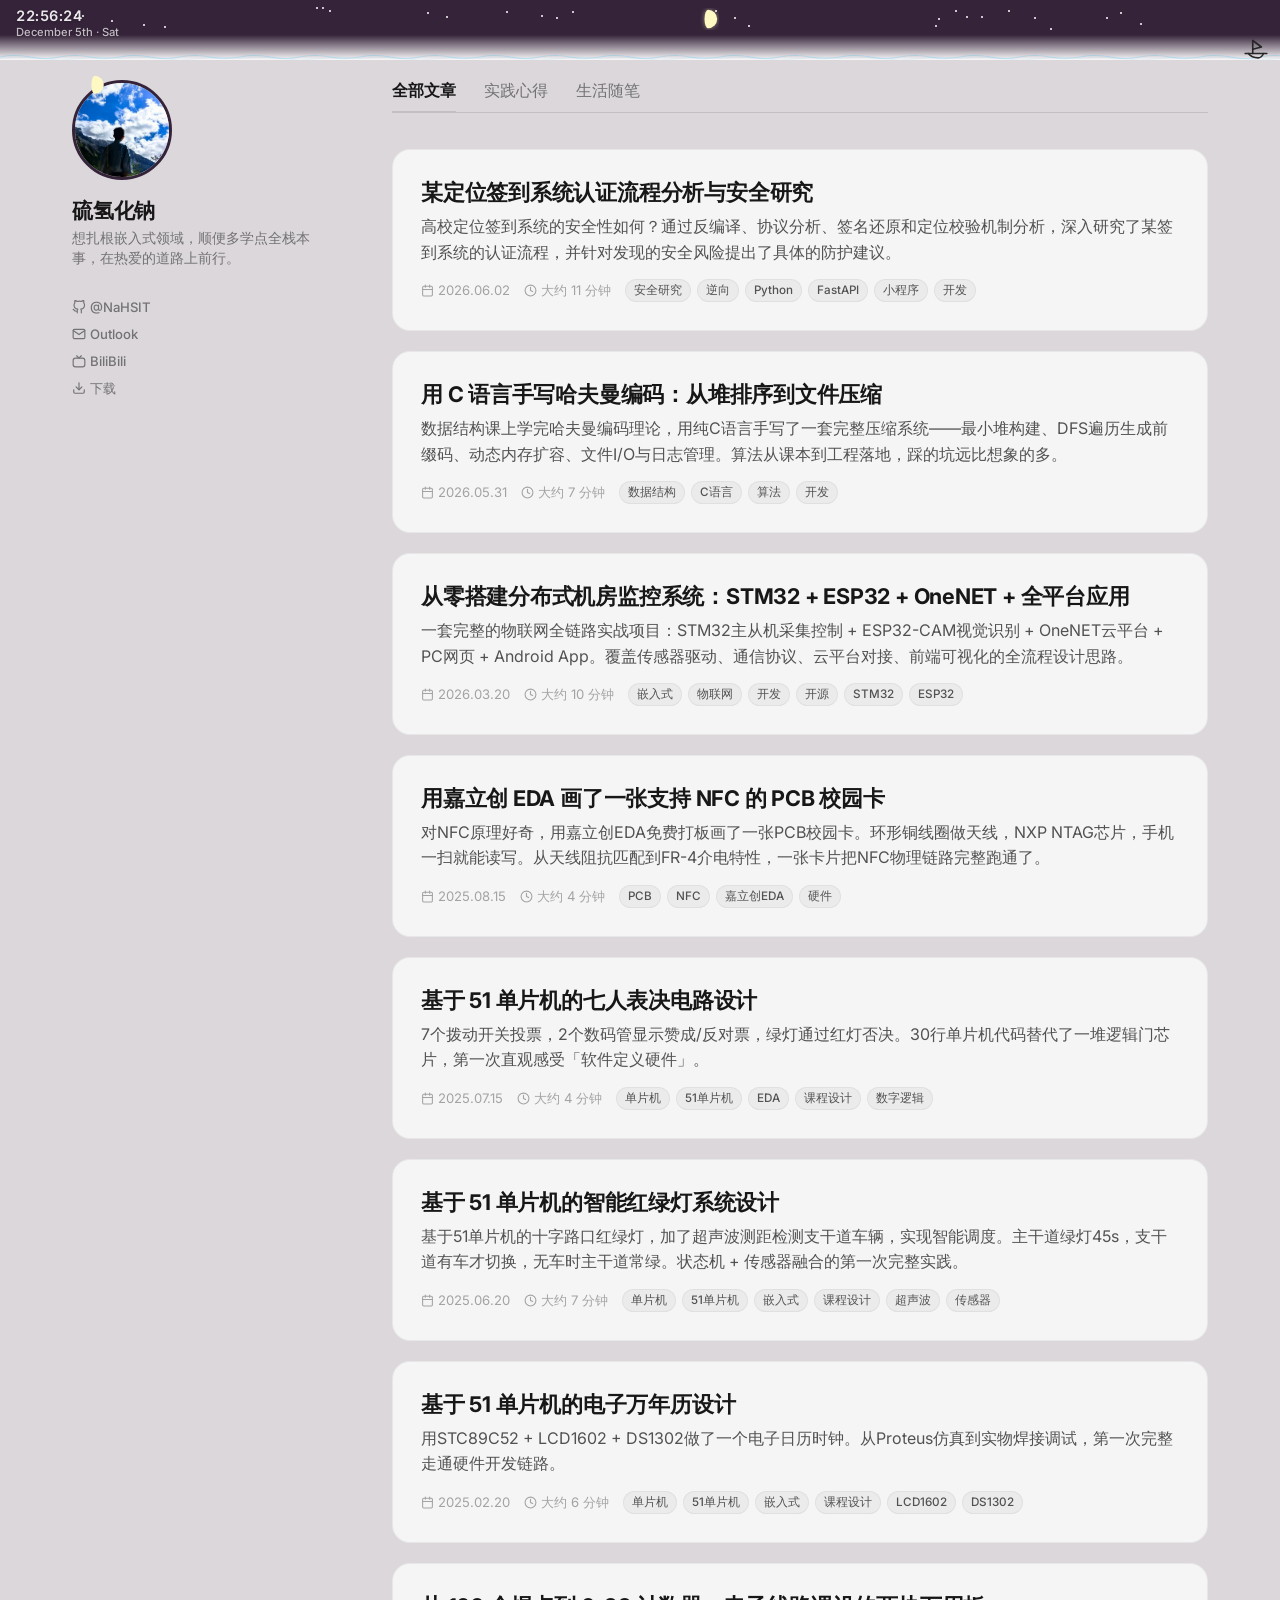
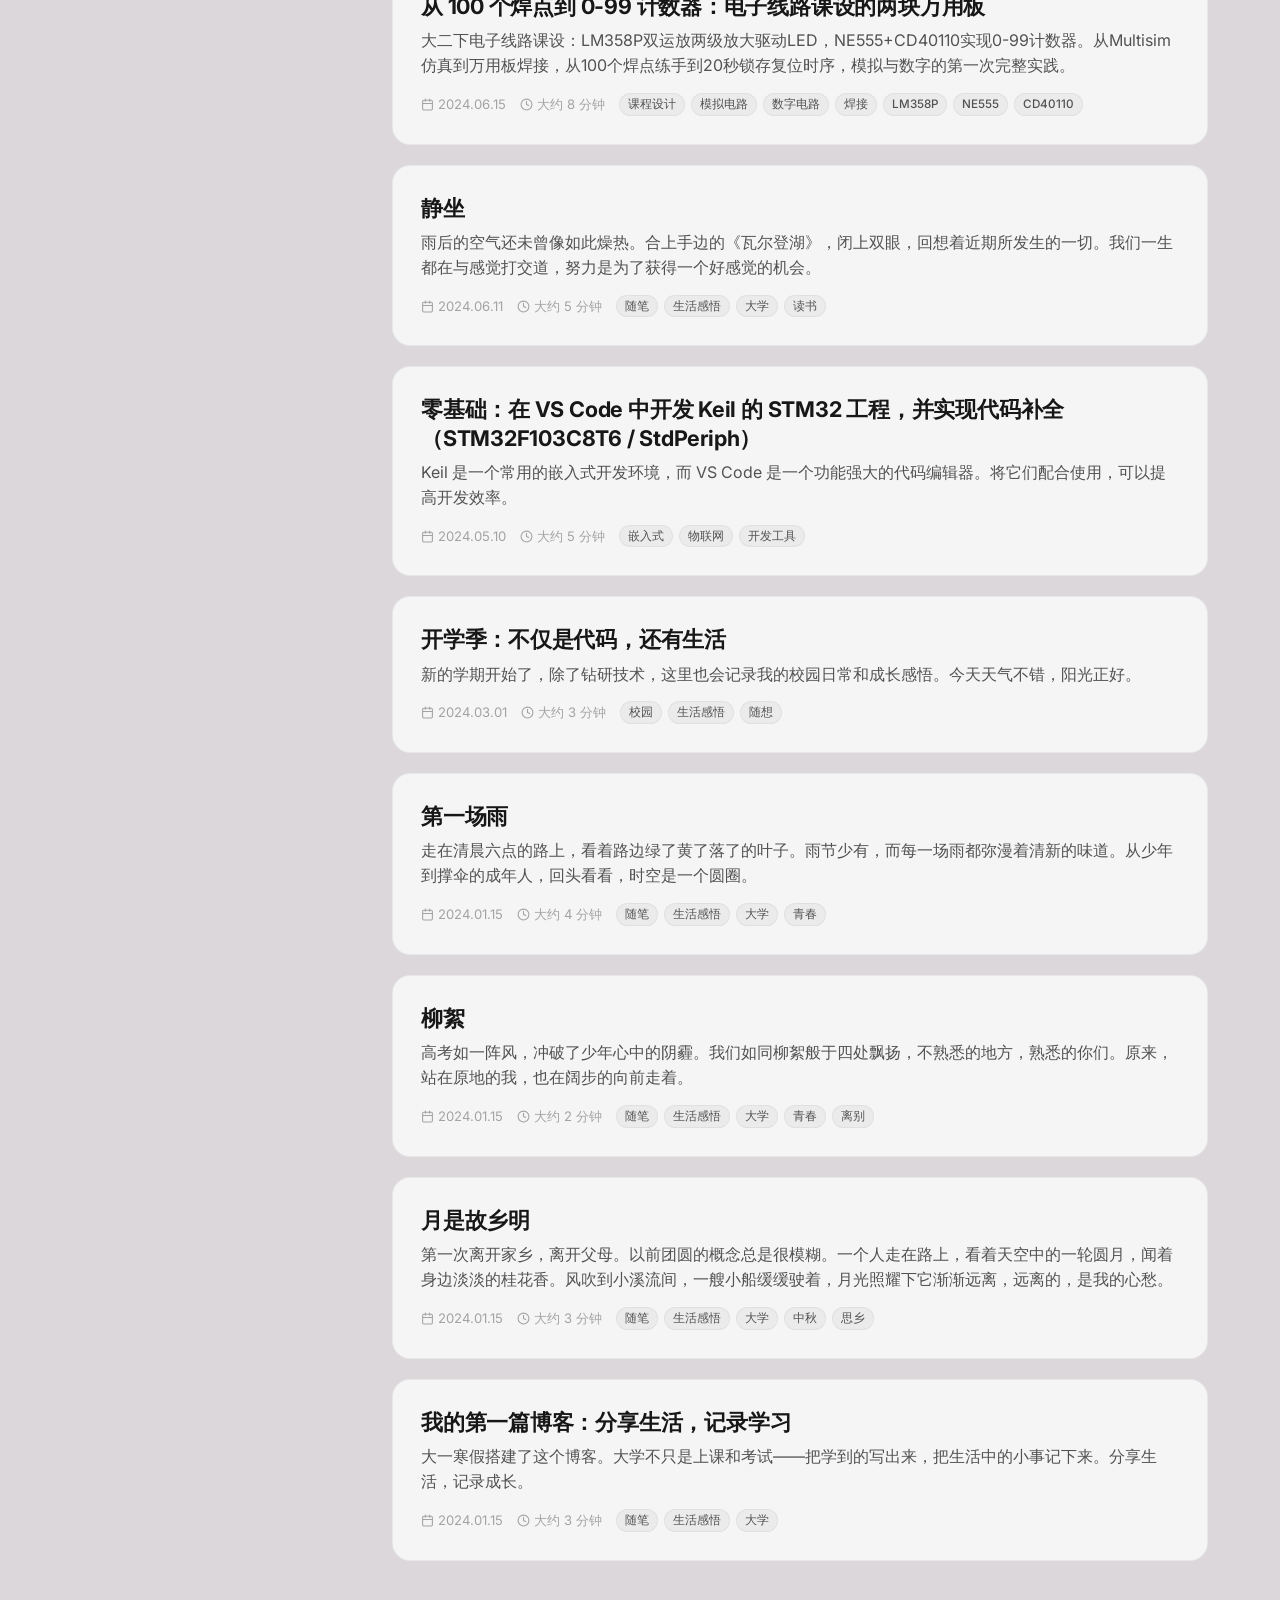
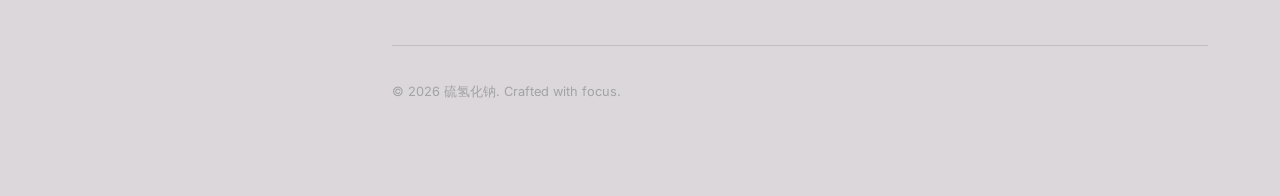
==== index.html @ 8001db71 "fix mobile back navigation restore" ====
<!DOCTYPE html>
<html lang="zh-CN">
<head>
    <meta charset="UTF-8">
    <meta name="viewport" content="width=device-width, initial-scale=1.0">
    <title>硫氢化钠 - 行舟梦将至，采撷繁星愁</title>
    <!-- 网页标签图标 (Favicon) - 极简几何帆船与明显的弯月 (高空悬挂) -->
    <link rel="icon" type="image/svg+xml" href="data:image/svg+xml,%3Csvg xmlns='http://www.w3.org/2000/svg' viewBox='0 0 24 24' fill='none' stroke='%230f172a' stroke-width='1.5' stroke-linecap='round' stroke-linejoin='round'%3E%3Cpath d='M2 20 L22 20'/%3E%3Cpath d='M5 20 C5 20, 8 23, 14 23 C17 23, 19 20, 19 20'/%3E%3Cpath d='M9 20 L9 9'/%3E%3Cpath d='M9 9 L17 15 L9 17'/%3E%3Cpath d='M10 2 A 4 4 0 0 0 5 5 A 5 5 0 0 1 10 2'/%3E%3C/svg%3E">
    <link rel="stylesheet" href="styles.css">
</head>
<body>
    <!-- 顶部进度条：日月轮转（时间驱动） -->
    <header class="scroll-header" id="scroll-header">
        <div class="header-time" id="header-time">00:00:00</div>
        <div class="header-date" id="header-date">June 7th · Sun</div>
        <div class="sky-canvas">
            <div class="stars-layer" id="stars-layer"></div>
            <div class="sun-container" id="sun"><div class="sun-core"></div></div>
            <svg class="moon-container" id="moon" viewBox="0 0 24 24">
                <path id="moon-lit" class="moon-lit" d="M12 2 A10 10 0 0 1 12 22 A6 10 0 0 0 12 2" />
            </svg>
        </div>
        <div class="scroll-water"></div>
        <svg id="scroll-boat" class="scroll-boat-horizontal" viewBox="0 0 24 24" fill="none" stroke="currentColor" stroke-width="1.5" stroke-linecap="round" stroke-linejoin="round">
            <path d="M2 18 L22 18"/>
            <path d="M5 18 C5 18, 8 22, 14 22 C17 22, 19 18, 19 18"/>
            <path d="M9 18 L9 6"/>
            <path d="M9 6 L17 12 L9 14"/>
        </svg>
    </header>

    <div class="app-wrapper page-transition has-header">
        <!-- 侧边栏 -->
        <aside class="sidebar">
            <div class="profile">
                <div class="profile-top">
                    <div class="avatar-wrap">
                        <img src="assets/avatar.jpg" alt="硫氢化钠" class="avatar" id="avatar" onerror="this.src='https://github.githubassets.com/images/modules/logos_page/GitHub-Mark.png'">
                        <svg class="avatar-celestial" id="avatar-celestial" viewBox="0 0 20 20">
                            <circle cx="10" cy="10" r="9" fill="#fbbf24" filter="url(#glow)" />
                            <defs><filter id="glow"><feGaussianBlur stdDeviation="1" result="blur"/><feMerge><feMergeNode in="blur"/><feMergeNode in="SourceGraphic"/></feMerge></filter></defs>
                        </svg>
                    </div>
                    <div class="profile-info">
                        <h1 class="author-name">硫氢化钠</h1>
                        <p class="author-bio">想扎根嵌入式领域，顺便多学点全栈本事，在热爱的道路上前行。</p>
                    </div>
                </div>

                <div class="social-links">
                    <a href="https://github.com/NaHSIT" target="_blank" class="social-link">
                        <svg width="15" height="15" viewBox="0 0 24 24" fill="none" stroke="currentColor" stroke-width="2" stroke-linecap="round" stroke-linejoin="round"><path d="M9 19c-5 1.5-5-2.5-7-3m14 6v-3.87a3.37 3.37 0 0 0-.94-2.61c3.14-.35 6.44-1.54 6.44-7A5.44 5.44 0 0 0 20 4.77 5.07 5.07 0 0 0 19.91 1S18.73.65 16 2.48a13.38 13.38 0 0 0-7 0C6.27.65 5.09 1 5.09 1A5.07 5.07 0 0 0 5 4.77a5.44 5.44 0 0 0-1.5 3.78c0 5.42 3.3 6.61 6.44 7A3.37 3.37 0 0 0 9 18.13V22"></path></svg>
                        @NaHSIT
                    </a>
                    <a href="mailto:nahs.lql@outlook.com" class="social-link">
                        <svg width="15" height="15" viewBox="0 0 24 24" fill="none" stroke="currentColor" stroke-width="2" stroke-linecap="round" stroke-linejoin="round"><path d="M4 4h16c1.1 0 2 .9 2 2v12c0 1.1-.9 2-2 2H4c-1.1 0-2-.9-2-2V6c0-1.1.9-2 2-2z"></path><polyline points="22,6 12,13 2,6"></polyline></svg>
                        Outlook
                    </a>

                    <a href="https://space.bilibili.com/549713964" target="_blank" class="social-link">
                        <svg width="15" height="15" viewBox="0 0 24 24" fill="none" stroke="currentColor" stroke-width="2" stroke-linecap="round" stroke-linejoin="round"><rect x="2" y="7" width="20" height="15" rx="4" ry="4"></rect><polyline points="8 3 12 7 16 3"></polyline></svg>
                        BiliBili
                    </a>
                    <a href="downloads.html" class="social-link">
                        <svg width="15" height="15" viewBox="0 0 24 24" fill="none" stroke="currentColor" stroke-width="2" stroke-linecap="round" stroke-linejoin="round"><path d="M21 15v4a2 2 0 0 1-2 2H5a2 2 0 0 1-2-2v-4"></path><polyline points="7 10 12 15 17 10"></polyline><line x1="12" y1="15" x2="12" y2="3"></line></svg>
                        下载
                    </a>
                </div>
            </div>
        </aside>

        <!-- 主内容区：排版干净的列表 -->
        <main class="main-content">
            <div class="nav-tabs">
                <button class="tab-btn active" data-category="all">全部文章</button>
                <button class="tab-btn" data-category="tech">实践心得</button>
                <button class="tab-btn" data-category="life">生活随笔</button>
            </div>
            
            <div id="post-list" class="post-list">
                <p style="color: var(--gray-400);">数据加载中...</p>
            </div>

            <footer class="footer">
                <p>&copy; 2026 硫氢化钠. Crafted with focus.</p>
            </footer>
        </main>
    </div>

    <script>
        // iOS Safari 必须注册 touchstart 才能让 :active 伪类生效
        document.addEventListener('touchstart', function() {}, { passive: true });

        var allPosts = [];
        var _restoredFromBfcache = false;
        if ('scrollRestoration' in history) {
            history.scrollRestoration = 'manual';
        }

        function restoreListScrollPosition() {
            var restoredY = parseInt(sessionStorage.getItem('cachedScrollY'), 10);
            if (isNaN(restoredY)) return;

            var applyScroll = function() {
                window.scrollTo(0, restoredY);
            };

            requestAnimationFrame(function() {
                applyScroll();
                requestAnimationFrame(applyScroll);
                setTimeout(applyScroll, 50);
            });
        }

        window.addEventListener('pageshow', function(e) {
            if (e.persisted) {
                _restoredFromBfcache = true;
                // bfcache 恢复：小船快照到当前时钟位置（无过渡，消除撕裂）
                var boat = document.getElementById('scroll-boat');
                if (boat && window._boatUpdate) {
                    boat.style.transition = 'none';
                    window._boatUpdate();
                    boat.getBoundingClientRect();
                    boat.style.transition = '';
                }
            }

            // 手机端有时不会自动恢复滚动位置，这里用缓存做一次兜底
            var navEntry = performance.getEntriesByType && performance.getEntriesByType('navigation')[0];
            if ((navEntry && navEntry.type === 'back_forward') || (document.referrer && document.referrer.indexOf('post.html') !== -1)) {
                restoreListScrollPosition();
            }
        });

        // ====== 瞬时恢复：用缓存的 DOM 立即渲染，不等网络 ======
        var _cachedList = sessionStorage.getItem('cachedList');
        var _cachedScrollY = sessionStorage.getItem('cachedScrollY');
        var _cachedTab = sessionStorage.getItem('cachedTab');
        var _cachedSignature = sessionStorage.getItem('cachedPostsSignature');
        var _currentCategory = _cachedTab || sessionStorage.getItem('indexTab') || 'all';
        if (!['all', 'tech', 'life'].includes(_currentCategory)) _currentCategory = 'all';

        function getPostsSignature(category) {
            return JSON.stringify({
                category: category,
                posts: allPosts.map(function(post) {
                    return {
                        id: post.id,
                        title: post.title,
                        date: post.date,
                        readTime: post.readTime,
                        excerpt: post.excerpt,
                        tags: post.tags || [],
                        collection: post.collection || ''
                    };
                })
            });
        }

        function setActiveTab(category) {
            document.querySelectorAll('.tab-btn').forEach(function(b) { b.classList.remove('active'); });
            var tab = document.querySelector('.tab-btn[data-category="' + category + '"]');
            if (tab) {
                tab.classList.add('active');
                _currentCategory = category;
            }
        }

        if (_cachedList && !_restoredFromBfcache) {
            // 直接注入缓存 DOM + 瞬间滚到位（同步完成，零闪烁）
            var listEl = document.getElementById('post-list');
            listEl.innerHTML = _cachedList;
            // 清除缓存卡片上的动画样式——否则卡片从 opacity:0 重新播放
            listEl.querySelectorAll('.post-item, .collection-header').forEach(function(el) {
                el.style.animation = 'none';
                el.style.opacity = '1';
            });
            window.scrollTo(0, parseInt(_cachedScrollY, 10) || 0);

            // 恢复标签状态
            setActiveTab(_currentCategory);
        } else {
            setActiveTab(_currentCategory);
        }

        // ====== 后台拉最新数据，静默更新（用户无感知） ======
        fetch('posts.json?t=' + new Date().getTime())
            .then(function(response) { return response.json(); })
            .then(function(posts) {
                allPosts = posts;
                allPosts.sort(function(a, b) { return new Date(b.date) - new Date(a.date); });

                if (_restoredFromBfcache) return;

                setActiveTab(_currentCategory);
                if (_cachedList) {
                    var latestSignature = getPostsSignature(_currentCategory);
                    if (_cachedSignature && _cachedSignature !== latestSignature) {
                        renderPosts(_currentCategory);
                        restoreListScrollPosition();
                    }
                    sessionStorage.removeItem('cachedList');
                    sessionStorage.removeItem('cachedScrollY');
                    sessionStorage.removeItem('cachedPostsSignature');
                } else {
                    renderPosts(_currentCategory);
                }

                var params = new URLSearchParams(window.location.search);
                var initialPost = params.get('post');
                if (/^[a-z0-9]+(?:-[a-z0-9]+)*$/.test(initialPost || '')) {
                    window.location.replace('post.html?id=' + initialPost);
                }
            })
            .catch(function(error) {
                if (!_cachedList) {
                    document.getElementById('post-list').innerHTML = '<p style="color: red;">加载失败，请检查网络或配置。</p>';
                }
                console.error('Error loading posts:', error);
            });

        // 渲染文章列表
        function renderPosts(category) {
            const postList = document.getElementById('post-list');
            postList.innerHTML = ''; 
            
            // 根据分类过滤文章
            let filteredPosts = allPosts;
            if (category === 'tech') {
                // 定义属于“技术”的标签关键词
                const techTags = ['单片机', '嵌入式', '物联网', '开发', '硬件', '焊接', '课程设计', '工具', '开源', 'PCB', 'C语言', '算法'];
                filteredPosts = allPosts.filter(p => p.tags && p.tags.some(t => techTags.some(keyword => t.includes(keyword))));
            } else if (category === 'life') {
                // 定义属于“生活”的标签关键词
                const lifeTags = ['生活', '随笔', '随想', '校园', '感悟'];
                filteredPosts = allPosts.filter(p => p.tags && p.tags.some(t => lifeTags.some(keyword => t.includes(keyword))));
            }

            if (filteredPosts.length === 0) {
                postList.innerHTML = '<p style="color: var(--gray-400);">该分类下暂无文章</p>';
                return;
            }

            // 辅助函数：创建卡片 DOM 元素
            const createPostCard = (post, delayIndex) => {
                const a = document.createElement('a');
                a.href = `post.html?id=${post.id}`;
                a.className = 'post-item';
                a.style.animation = `fadeSlideUp 0.6s cubic-bezier(0.16, 1, 0.3, 1) forwards ${delayIndex * 0.1}s`;
                
                let tagsHtml = '';
                if (post.tags && post.tags.length > 0) {
                    tagsHtml = `<div class="tags">` + 
                        post.tags.map(tag => `<span class="tag">${tag}</span>`).join('') + 
                        `</div>`;
                }
                
                const readTimeHtml = post.readTime ? `<span class="meta-item"><svg width="14" height="14" viewBox="0 0 24 24" fill="none" stroke="currentColor" stroke-width="2" stroke-linecap="round" stroke-linejoin="round"><circle cx="12" cy="12" r="10"></circle><polyline points="12 6 12 12 16 14"></polyline></svg> ${post.readTime}</span>` : '';

                a.innerHTML = `
                    <h3 class="post-title">${post.title}</h3>
                    <p class="post-excerpt">${post.excerpt}</p>
                    <div class="post-meta">
                        <span class="meta-item"><svg width="14" height="14" viewBox="0 0 24 24" fill="none" stroke="currentColor" stroke-width="2" stroke-linecap="round" stroke-linejoin="round"><rect x="3" y="4" width="18" height="18" rx="2" ry="2"></rect><line x1="16" y1="2" x2="16" y2="6"></line><line x1="8" y1="2" x2="8" y2="6"></line><line x1="3" y1="10" x2="21" y2="10"></line></svg> ${post.date.replace(/-/g, '.')}</span>
                        ${readTimeHtml}
                        ${tagsHtml}
                    </div>
                `;
                return a;
            };

            // 技术分类下显示合集，其他分类平铺
            if (category === 'tech') {
                const collections = {};
                const others = [];

                filteredPosts.forEach(post => {
                    if (post.collection) {
                        if (!collections[post.collection]) collections[post.collection] = [];
                        collections[post.collection].push(post);
                    } else {
                        others.push(post);
                    }
                });

                let delayIndex = 0;

                // 渲染合集
                for (const [collName, collPosts] of Object.entries(collections)) {
                    const header = document.createElement('div');
                    header.className = 'collection-header';
                    header.innerHTML = `
                        <svg width="18" height="18" viewBox="0 0 24 24" fill="none" stroke="currentColor" stroke-width="2" stroke-linecap="round" stroke-linejoin="round"><path d="M4 19.5A2.5 2.5 0 0 1 6.5 17H20"></path><path d="M6.5 2H20v20H6.5A2.5 2.5 0 0 1 4 19.5v-15A2.5 2.5 0 0 1 6.5 2z"></path></svg>
                        合集：${collName}
                    `;
                    header.style.animation = `fadeSlideUp 0.6s cubic-bezier(0.16, 1, 0.3, 1) forwards ${delayIndex * 0.1}s`;
                    postList.appendChild(header);
                    delayIndex++;

                    const collList = document.createElement('div');
                    collList.className = 'collection-list';
                    collPosts.forEach(post => {
                        collList.appendChild(createPostCard(post, delayIndex++));
                    });
                    postList.appendChild(collList);
                }

                // 渲染单篇技术文章
                if (others.length > 0) {
                    if (Object.keys(collections).length > 0) {
                        const header = document.createElement('div');
                        header.className = 'collection-header';
                        header.innerHTML = `
                            <svg width="18" height="18" viewBox="0 0 24 24" fill="none" stroke="currentColor" stroke-width="2" stroke-linecap="round" stroke-linejoin="round"><line x1="8" y1="6" x2="21" y2="6"></line><line x1="8" y1="12" x2="21" y2="12"></line><line x1="8" y1="18" x2="21" y2="18"></line><line x1="3" y1="6" x2="3.01" y2="6"></line><line x1="3" y1="12" x2="3.01" y2="12"></line><line x1="3" y1="18" x2="3.01" y2="18"></line></svg>
                            单篇教程
                        `;
                        header.style.animation = `fadeSlideUp 0.6s cubic-bezier(0.16, 1, 0.3, 1) forwards ${delayIndex * 0.1}s`;
                        postList.appendChild(header);
                        delayIndex++;
                    }
                    
                    const collList = document.createElement('div');
                    collList.className = 'collection-list';
                    others.forEach(post => {
                        collList.appendChild(createPostCard(post, delayIndex++));
                    });
                    postList.appendChild(collList);
                }

            } else {
                // 全部/生活分类正常平铺渲染
                filteredPosts.forEach((post, index) => {
                    postList.appendChild(createPostCard(post, index));
                });
            }
        }

        // 标签切换逻辑
        document.querySelectorAll('.tab-btn').forEach(btn => {
            btn.addEventListener('click', (e) => {
                document.querySelectorAll('.tab-btn').forEach(b => b.classList.remove('active'));
                e.target.classList.add('active');
                const category = e.target.getAttribute('data-category');
                sessionStorage.setItem('indexTab', category);
                sessionStorage.setItem('cachedTab', category);
                _currentCategory = category;
                renderPosts(category);
            });
        });

        // ====== 文章卡片点击：缓存列表 DOM，导航到 post.html ======
        document.getElementById('post-list').addEventListener('click', (e) => {
            const card = e.target.closest('.post-item');
            if (!card) return;
            e.preventDefault();

            // 缓存整个列表的 DOM 和滚动位置——返回时瞬间恢复，不等 fetch
            sessionStorage.setItem('cachedList', document.getElementById('post-list').innerHTML);
            sessionStorage.setItem('cachedScrollY', window.scrollY);
            sessionStorage.setItem('cachedTab', document.querySelector('.tab-btn.active')?.getAttribute('data-category') || 'all');
            sessionStorage.setItem('cachedPostsSignature', getPostsSignature(document.querySelector('.tab-btn.active')?.getAttribute('data-category') || 'all'));

            window.location.href = card.href;
        });

        function saveListScrollState() {
            sessionStorage.setItem('cachedScrollY', String(window.scrollY || 0));
            sessionStorage.setItem('cachedTab', document.querySelector('.tab-btn.active')?.getAttribute('data-category') || 'all');
        }

        window.addEventListener('pagehide', saveListScrollState);
        document.addEventListener('visibilitychange', function() {
            if (document.visibilityState === 'hidden') {
                saveListScrollState();
            }
        });
        window.addEventListener('popstate', function() {
            restoreListScrollPosition();
        });

        // ====== 文章视图逻辑 ======
        // ==== 时钟与日期 ==================================================
        (function() {
            const weekNames = ['Sun','Mon','Tue','Wed','Thu','Fri','Sat'];
            const monthFull = ['January','February','March','April','May','June','July','August','September','October','November','December'];

            function ordinal(n) {
                const s = ['th','st','nd','rd'];
                const v = n % 100;
                return n + (s[(v - 20) % 10] || s[v] || s[0]);
            }

            function pad(n) { return n < 10 ? '0' + n : '' + n; }

            function updateClock() {
                const now = new Date();
                const h = now.getHours() + now.getMinutes() / 60;

                // 左上角时间 HH:MM:SS（拖拽时也更新）
                document.getElementById('header-time').textContent =
                    pad(now.getHours()) + ':' + pad(now.getMinutes()) + ':' + pad(now.getSeconds());

                // 拖拽期间不更新头像环色和日月点，避免冲突
                if (window._boatDragging) return;

                // 头像环色+日月点(每秒更新，所有值硬编码防跳)
                const aw = document.getElementById('avatar');
                const dot = document.getElementById('avatar-celestial');
                const SIZE = window.innerWidth >= 768 ? 100 : 72;
                const cx = SIZE / 2, cy = SIZE / 2, orbitR = SIZE / 2 + 5;

                // 时间→天空色(与进度条同源)
                let sp;
                if      (h < 5)    sp = 0.94 + (h / 5) * 0.06;
                else if (h < 7)    sp = 0.00 + ((h - 5) / 2) * 0.12;
                else if (h < 11)   sp = 0.12 + ((h - 7) / 4) * 0.30;
                else if (h < 14)   sp = 0.42 + ((h - 11) / 3) * 0.13;
                else if (h < 17)   sp = 0.55 + ((h - 14) / 3) * 0.17;
                else if (h < 19.5) sp = 0.72 + ((h - 17) / 2.5) * 0.20;
                else               sp = 0.92 + ((h - 19.5) / 4.5) * 0.08;
                const stops = [[26,26,46],[200,95,80],[135,190,220],[74,144,217],[240,175,85],[200,85,115],[26,26,46]];
                const stopP = [0,0.05,0.18,0.48,0.70,0.88,1];
                let lo=stops[0],hi=stops[stops.length-1],lop=stopP[0],hip=stopP[stopP.length-1];
                for(let i=0;i<stopP.length-1;i++){if(sp>=stopP[i]&&sp<=stopP[i+1]){lo=stops[i];hi=stops[i+1];lop=stopP[i];hip=stopP[i+1];break;}}
                const t=hip===lop?0:(sp-lop)/(hip-lop);
                const cr=Math.round(lo[0]+(hi[0]-lo[0])*t),cg=Math.round(lo[1]+(hi[1]-lo[1])*t),cb=Math.round(lo[2]+(hi[2]-lo[2])*t);
                if(aw) aw.style.borderColor = `rgb(${cr},${cg},${cb})`;

                // 日月点：标准钟表盘面 + 太阳圆/真实月相SVG
                if(dot){
                    const angle = (1.5 + h / 6) * Math.PI;
                    const isNight = sp < 0.03 || sp > 0.91;
                    dot.classList.toggle('night', isNight);
                    const halfSvg = window.innerWidth >= 768 ? 9 : 7;
                    dot.style.left = (cx + orbitR * Math.cos(angle) - halfSvg) + 'px';
                    dot.style.top = (cy + orbitR * Math.sin(angle) - halfSvg) + 'px';

                    if(isNight){
                        const nowD = new Date();
                        const y=nowD.getFullYear(),m=nowD.getMonth()+1,d=nowD.getDate();
                        let jd=Math.floor(365.25*(y+4716))+Math.floor(30.6001*(m+1))+d-1524;
                        if(m<=2) jd=Math.floor(365.25*(y+4715))+Math.floor(30.6001*(m+13))+d-1524;
                        let mp=((jd-2451550.1)%29.53058867)/29.53058867;
                        if(mp<0) mp+=1;
                        const cosT=Math.cos(2*Math.PI*mp), rx=Math.abs(cosT)*10;
                        let moonPath;
                        if(mp<0.003||mp>0.997) moonPath='';
                        else if(Math.abs(mp-0.5)<0.003) moonPath='M12 2 A10 10 0 1 1 12 22 A10 10 0 1 1 12 2';
                        else if(mp<0.5){const sw=cosT>=0?0:1;moonPath=`M12 2 A10 10 0 0 1 12 22 A${rx} 10 0 0 ${sw} 12 2`;}
                        else{const sw=cosT>=0?1:0;moonPath=`M12 2 A10 10 0 0 0 12 22 A${rx} 10 0 0 ${sw} 12 2`;}
                        dot.innerHTML = `<path d="${moonPath}" fill="#fef9c3"/>`;
                    }else{
                        dot.innerHTML = '<circle cx="12" cy="12" r="9" fill="#fbbf24" filter="url(#sunGlow)"/><defs><filter id="sunGlow"><feGaussianBlur stdDeviation="1.5"/><feMerge><feMergeNode/><feMergeNode in="SourceGraphic"/></feMerge></filter></defs>';
                    }
                }

                // 顶部日期 June 7th · Sun
                document.getElementById('header-date').textContent =
                    monthFull[now.getMonth()] + ' ' + ordinal(now.getDate()) + ' · ' + weekNames[now.getDay()];
            }

            updateClock();
            setInterval(updateClock, 1000);
        })();

        // ==== 日月轮转进度条（时间驱动，非滚动） ==========================
        (function() {
            const header = document.getElementById('scroll-header');
            const boat = document.getElementById('scroll-boat');
            const sunEl = document.getElementById('sun');
            const moonEl = document.getElementById('moon');
            const moonLit = document.getElementById('moon-lit');
            const starsLayer = document.getElementById('stars-layer');
            if (!header || !boat) return;

            const skyStops = [
                { p:0.00, top:[26,26,46],    bot:[45,27,78]   },
                { p:0.05, top:[200,95,80],   bot:[245,180,140] },
                { p:0.18, top:[135,190,220], bot:[200,228,242] },
                { p:0.48, top:[74,144,217],  bot:[175,215,240] },
                { p:0.70, top:[240,175,85],  bot:[250,218,165] },
                { p:0.88, top:[200,85,115],  bot:[235,160,178] },
                { p:1.00, top:[26,26,46],    bot:[45,27,78]   },
            ];

            function lerp(a,b,t){return[Math.round(a[0]+(b[0]-a[0])*t),Math.round(a[1]+(b[1]-a[1])*t),Math.round(a[2]+(b[2]-a[2])*t)];}
            function skyColor(p){
                let lo=skyStops[0],hi=skyStops[skyStops.length-1];
                for(let i=0;i<skyStops.length-1;i++){if(p>=skyStops[i].p&&p<=skyStops[i+1].p){lo=skyStops[i];hi=skyStops[i+1];break;}}
                const t=hi.p===lo.p?0:(p-lo.p)/(hi.p-lo.p);
                return {top:lerp(lo.top,hi.top,t),bot:lerp(lo.bot,hi.bot,t)};
            }

            // 月相（同 post.html）
            function getMoonPhase(d){
                const y=d.getFullYear(),m=d.getMonth()+1,day=d.getDate();
                let jd=Math.floor(365.25*(y+4716))+Math.floor(30.6001*(m+1))+day-1524;
                if(m<=2) jd=Math.floor(365.25*(y+4715))+Math.floor(30.6001*(m+13))+day-1524;
                let phase=((jd-2451550.1)%29.53058867)/29.53058867;
                if(phase<0) phase+=1;
                return phase;
            }
            function getMoonPath(phase){
                const R=10,cx=12,cy=12,cosT=Math.cos(2*Math.PI*phase),rx=Math.abs(cosT)*R;
                if(phase<0.003||phase>0.997)return'';
                if(Math.abs(phase-0.5)<0.003)return`M ${cx} ${cy-R} A ${R} ${R} 0 1 1 ${cx} ${cy+R} A ${R} ${R} 0 1 1 ${cx} ${cy-R}`;
                if(phase<0.5){const sw=cosT>=0?0:1;return`M ${cx} ${cy-R} A ${R} ${R} 0 0 1 ${cx} ${cy+R} A ${rx} ${R} 0 0 ${sw} ${cx} ${cy-R}`;}
                const sw=cosT>=0?1:0;return`M ${cx} ${cy-R} A ${R} ${R} 0 0 0 ${cx} ${cy+R} A ${rx} ${R} 0 0 ${sw} ${cx} ${cy-R}`;
            }

            // 当天月相
            moonLit.setAttribute('d', getMoonPath(getMoonPhase(new Date())));

            // 星星
            let sf='';
            for(let s=0;s<28;s++) sf+=`<div class="star" style="left:${2+Math.random()*96}%;top:${4+Math.random()*55}%;--twinkle-dur:${1.8+Math.random()*3.5}s;--twinkle-delay:${Math.random()*4}s"></div>`;
            starsLayer.innerHTML=sf;

            // 时间→天空位置映射
            function getTimePct(){
                const n=new Date();
                const h=n.getHours()+n.getMinutes()/60+n.getSeconds()/3600;
                if(h<5)   return 0.94+(h/5)*0.06;
                if(h<7)   return 0.00+((h-5)/2)*0.12;
                if(h<11)  return 0.12+((h-7)/4)*0.30;
                if(h<14)  return 0.42+((h-11)/3)*0.13;
                if(h<17)  return 0.55+((h-14)/3)*0.17;
                if(h<19.5)return 0.72+((h-17)/2.5)*0.20;
                return 0.92+((h-19.5)/4.5)*0.08;
            }

            function update(){
                const p=getTimePct();
                const hh=header.offsetHeight;
                const colors=skyColor(p);
                header.style.setProperty('--sky-top',`rgb(${colors.top.join(',')})`);

                // 全局氛围色：与进度条天空同源
                const aR=Math.round(colors.top[0]*0.18+209),aG=Math.round(colors.top[1]*0.18+209),aB=Math.round(colors.top[2]*0.18+209);
                document.body.style.setProperty('--page-ambient',`rgb(${aR},${aG},${aB})`);
                const dR=Math.round(colors.top[0]*0.30+179),dG=Math.round(colors.top[1]*0.30+179),dB=Math.round(colors.top[2]*0.30+179);
                document.body.style.setProperty('--page-accent',`rgb(${dR},${dG},${dB})`);

                // 太阳
                const sunRise=0.03,sunSet=0.91;
                const sunVis=p>=sunRise&&p<=sunSet?1:0;
                sunEl.style.opacity=sunVis;
                if(sunVis>0){
                    const t=(p-sunRise)/(sunSet-sunRise);
                    const arc=Math.sin(Math.PI*t);
                    sunEl.style.left=(5+t*88)+'%';
                    sunEl.style.top=(hh*.58-arc*(hh*.46))+'px';
                }

                // 月亮 & 星星
                const moonRise=0.88, moonSet=0.06;
                let moonT;
                if(p>moonRise) moonT=(p-moonRise)/(1-moonRise+moonSet);
                else if(p<moonSet) moonT=(1-moonRise+p)/(1-moonRise+moonSet);
                else moonT=-1;
                const moonVis=moonT<0?0:moonT<0.1?moonT/0.1:moonT>0.9?(1-moonT)/0.1:1;
                moonEl.style.opacity=moonVis;
                starsLayer.style.opacity=Math.max(0,Math.min(1,p<0.04||p>0.86?1:p<0.09?1-(p-0.04)/0.05:p>0.80?(p-0.80)/0.06:0));
                if(moonT>=0){
                    moonT=Math.max(0,Math.min(1,moonT));
                    moonEl.style.left=(5+moonT*88)+'%';
                    moonEl.style.right='auto';
                    moonEl.style.top=(hh*.58-Math.sin(Math.PI*moonT)*(hh*.46))+'px';
                }

                // 小船：白天从左到右航行
                boat.style.left=(p*100)+'%';
            }
            window._boatUpdate = update;

            // 水花飞溅
            function splash(){
                if(!header)return;
                const bx=parseFloat(boat.style.left)||0;
                const dot=document.createElement('div');
                dot.className='water-splash';
                dot.style.left=(bx+Math.random()*6-3)+'%';
                dot.style.animationDuration=(0.5+Math.random()*0.5)+'s';
                header.appendChild(dot);
                setTimeout(()=>dot.remove(),800);
            }

            // ==== 小船拖拽预览 ============================================
            let dragging = false, dragPct = 0;
            window._boatDragging = false;
            boat.style.cursor = 'grab';
            boat.style.pointerEvents = 'auto';

            function applySky(p) {
                const hh = header.offsetHeight;
                const colors = skyColor(p);
                header.style.setProperty('--sky-top', `rgb(${colors.top.join(',')})`);
                // 头像环 + 日月点(p→24h轨道)
                const av = document.getElementById('avatar');
                if (av) {
                    av.style.borderColor = `rgb(${colors.top.join(',')})`;
                    const dot = document.getElementById('avatar-celestial');
                    if (dot) {
                        const SIZE = window.innerWidth >= 768 ? 100 : 72;
                        const cx = SIZE / 2, cy = SIZE / 2, orbitR = SIZE / 2 + 5;
                        const angle = (1.5 + p * 24 / 6) * Math.PI;
                        const isNight = p < 0.03 || p > 0.91;
                        dot.classList.toggle('night', isNight);
                        const halfSvg = window.innerWidth >= 768 ? 9 : 7;
                        dot.style.left = (cx + orbitR * Math.cos(angle) - halfSvg) + 'px';
                        dot.style.top = (cy + orbitR * Math.sin(angle) - halfSvg) + 'px';
                        if(isNight){
                            const nowD = new Date();
                            const y=nowD.getFullYear(),m=nowD.getMonth()+1,d=nowD.getDate();
                            let jd=Math.floor(365.25*(y+4716))+Math.floor(30.6001*(m+1))+d-1524;
                            if(m<=2) jd=Math.floor(365.25*(y+4715))+Math.floor(30.6001*(m+13))+d-1524;
                            let mp=((jd-2451550.1)%29.53058867)/29.53058867;
                            if(mp<0) mp+=1;
                            const cosT=Math.cos(2*Math.PI*mp), rx=Math.abs(cosT)*10;
                            let moonPath;
                            if(mp<0.003||mp>0.997) moonPath='';
                            else if(Math.abs(mp-0.5)<0.003) moonPath='M12 2 A10 10 0 1 1 12 22 A10 10 0 1 1 12 2';
                            else if(mp<0.5){const sw=cosT>=0?0:1;moonPath=`M12 2 A10 10 0 0 1 12 22 A${rx} 10 0 0 ${sw} 12 2`;}
                            else{const sw=cosT>=0?1:0;moonPath=`M12 2 A10 10 0 0 0 12 22 A${rx} 10 0 0 ${sw} 12 2`;}
                            dot.innerHTML = `<path d="${moonPath}" fill="#fef9c3"/>`;
                        }else{
                            dot.innerHTML = '<circle cx="12" cy="12" r="9" fill="#fbbf24" filter="url(#sunGlow)"/><defs><filter id="sunGlow"><feGaussianBlur stdDeviation="1.5"/><feMerge><feMergeNode/><feMergeNode in="SourceGraphic"/></feMerge></filter></defs>';
                        }
                    }
                }
                // 氛围
                const aR = Math.round(colors.top[0]*0.18+209), aG = Math.round(colors.top[1]*0.18+209), aB = Math.round(colors.top[2]*0.18+209);
                document.body.style.setProperty('--page-ambient', `rgb(${aR},${aG},${aB})`);
                const dR = Math.round(colors.top[0]*0.30+179), dG = Math.round(colors.top[1]*0.30+179), dB = Math.round(colors.top[2]*0.30+179);
                document.body.style.setProperty('--page-accent', `rgb(${dR},${dG},${dB})`);
                // 太阳
                const sr = 0.03, ss = 0.91;
                const sv = p >= sr && p <= ss ? 1 : 0;
                sunEl.style.opacity = sv;
                if (sv > 0) {
                    const t = (p - sr) / (ss - sr);
                    sunEl.style.left = (5 + t * 88) + '%';
                    sunEl.style.top = (hh * .58 - Math.sin(Math.PI * t) * (hh * .46)) + 'px';
                }
                // 月亮 & 星星
                const moonRise=0.88, moonSet=0.06;
                let mT;
                if(p>moonRise) mT=(p-moonRise)/(1-moonRise+moonSet);
                else if(p<moonSet) mT=(1-moonRise+p)/(1-moonRise+moonSet);
                else mT=-1;
                const mV=mT<0?0:mT<0.1?mT/0.1:mT>0.9?(1-mT)/0.1:1;
                moonEl.style.opacity=mV;
                const ns=p<0.04||p>0.86?1:p<0.09?1-(p-0.04)/0.05:p>0.80?(p-0.80)/0.06:0;
                starsLayer.style.opacity=Math.max(0,Math.min(1,ns));
                if(mT>=0){
                    mT=Math.max(0,Math.min(1,mT));
                    moonEl.style.left=(5+mT*88)+'%';
                    moonEl.style.right='auto';
                    moonEl.style.top=(hh*.58-Math.sin(Math.PI*mT)*(hh*.46))+'px';
                }
                // 小船
                boat.style.left = (p * 100) + '%';
                boat.style.transition = dragging ? 'none' : 'left 0.8s cubic-bezier(0.34,1.56,0.64,1)';
            }

            function getBoatPct(clientX) {
                const rect = header.getBoundingClientRect();
                return Math.max(0, Math.min(1, (clientX - rect.left) / rect.width));
            }

            boat.addEventListener('mousedown', e => {
                dragging = true; window._boatDragging = true;
                dragPct = getBoatPct(e.clientX);
                boat.style.cursor = 'grabbing';
                applySky(dragPct);
                e.preventDefault();
            });
            boat.addEventListener('touchstart', e => {
                dragging = true; window._boatDragging = true;
                dragPct = getBoatPct(e.touches[0].clientX);
                applySky(dragPct);
                e.preventDefault();
            }, { passive: false });

            window.addEventListener('mousemove', e => {
                if (!dragging) return;
                dragPct = getBoatPct(e.clientX);
                applySky(dragPct);
            });
            window.addEventListener('touchmove', e => {
                if (!dragging) return;
                dragPct = getBoatPct(e.touches[0].clientX);
                applySky(dragPct);
            }, { passive: false });

            window.addEventListener('mouseup', () => {
                if (!dragging) return;
                dragging = false; window._boatDragging = false;
                boat.style.cursor = 'grab';
                applySky(getTimePct());
            });
            window.addEventListener('touchend', () => {
                if (!dragging) return;
                dragging = false; window._boatDragging = false;
                applySky(getTimePct());
            });

            // 首次定位无过渡——消除从 left:0 飞到时钟位置的撕裂
            boat.style.transition = 'none';
            update();
            boat.getBoundingClientRect();
            boat.style.transition = '';

            setInterval(() => { if (!dragging) update(); }, 60000);
            setInterval(splash, 10000);
        })();

        // ====== 回到顶部按钮 ======
        const backToTop = document.createElement('button');
        backToTop.className = 'back-to-top';
        backToTop.setAttribute('aria-label', '回到顶部');
        backToTop.innerHTML = '<svg width="20" height="20" viewBox="0 0 24 24" fill="none" stroke="currentColor" stroke-width="2" stroke-linecap="round" stroke-linejoin="round"><line x1="12" y1="19" x2="12" y2="5"></line><polyline points="5 12 12 5 19 12"></polyline></svg>';
        backToTop.addEventListener('click', () => {
            window.scrollTo({ top: 0, behavior: 'smooth' });
        });
        document.body.appendChild(backToTop);

        window.addEventListener('scroll', () => {
            backToTop.classList.toggle('visible', window.scrollY > 400);
        }, { passive: true });
    </script>
</body>
</html>
---- styles.css ----
@import url('https://fonts.googleapis.com/css2?family=Inter:wght@400;500;600;700&display=swap');

:root {
  --bg: #ffffff;
  --fg: #111111;
  --gray-50: #fafafa;
  --gray-100: #f5f5f5;
  --gray-200: #eaeaea;
  --gray-300: #d4d4d4;
  --gray-400: #a3a3a3;
  --gray-500: #737373;
  --gray-600: #525252;
  --gray-800: #262626;
  --gray-900: #171717;
  --accent: #0070f3;
  --accent-light: rgba(0, 112, 243, 0.1);
  --font-sans: 'Inter', -apple-system, BlinkMacSystemFont, "Segoe UI", Roboto, "Helvetica Neue", Arial, sans-serif;
  --font-mono: "JetBrains Mono", "Fira Code", Consolas, Menlo, monospace;
  /* 页面环境色 — JS 根据天空动态更新 */
  --page-ambient: #f3f5f9;
}

/* ====== Reset ====== */
* {
  box-sizing: border-box;
}

html {
  height: 100%;
  overflow-y: scroll;
  -webkit-tap-highlight-color: transparent;
}

/* 全局禁用移动端点击蓝色高亮 + 焦点环 */
html, body, a, button, [role="button"], input, textarea, select {
  -webkit-tap-highlight-color: transparent;
}

:focus {
  outline: none;
}
:focus-visible {
  outline: none;
}

body {
  margin: 0;
  padding: 0;
  background: var(--page-ambient, #f3f5f9);
  color: var(--fg);
  font-family: var(--font-sans);
  -webkit-font-smoothing: antialiased;
  -moz-osx-font-smoothing: grayscale;
  line-height: 1.6;
  font-size: 15px;
}

/* ====== Layout: mobile-first (single column) ====== */
.app-wrapper {
  max-width: 1200px;
  margin: 0 auto;
  padding: 24px 16px;
  display: flex;
  flex-direction: column;
  gap: 32px;
}

/* ====== Sidebar ====== */
.sidebar {
  width: 100%;
  flex-shrink: 0;
  position: static;
}

.profile {
  display: flex;
  flex-direction: column;
  gap: 16px;
}

.profile-top {
  display: flex;
  flex-direction: row;
  align-items: center;
  gap: 14px;
}

.profile-info {
  display: flex;
  flex-direction: column;
  gap: 2px;
  flex: 1;
  min-width: 0;
}

.avatar-wrap {
  position: relative;
  display: inline-block;
  flex-shrink: 0;
  line-height: 0;
}

.avatar {
  width: 72px;
  height: 72px;
  border-radius: 50%;
  object-fit: cover;
  border: 3px solid var(--sky-top, #87CEEB);
  display: block;
  transition: border-color 1s ease;
}

/* 头像环日月点：SVG */
.avatar-celestial {
  position: absolute;
  width: 14px;
  height: 14px;
  pointer-events: none;
  z-index: 2;
  transition: none;
  overflow: visible;
}

.author-name {
  font-size: 1.15rem;
  font-weight: 700;
  margin: 0;
  letter-spacing: -0.01em;
  color: var(--gray-900);
}

.author-bio {
  font-size: 0.8rem;
  color: var(--gray-500);
  margin: 0;
  line-height: 1.45;
  overflow-wrap: break-word;
  word-break: break-word;
}

.social-links {
  display: flex;
  flex-wrap: wrap;
  gap: 10px;
  width: 100%;
  margin-top: 12px;
}

.social-links a {
  display: inline-flex;
  align-items: center;
  gap: 4px;
  font-size: 0.8rem;
  color: var(--gray-500);
  text-decoration: none;
  font-weight: 500;
}

.social-links a:hover {
  color: var(--fg);
}

.social-links svg {
  width: 14px;
  height: 14px;
}

/* keep backwards compat with class-based links */
.social-link {
  display: inline-flex;
  align-items: center;
  gap: 4px;
  color: var(--gray-500);
  text-decoration: none;
  transition: color 0.2s, transform 0.15s ease;
}

.social-link:hover {
  color: var(--fg);
}

.social-link:active {
  transform: scale(0.92);
}

/* ====== Main Content ====== */
.main-content {
  flex: 1;
  min-width: 0;
  width: 100%;
}

/* ====== Nav Tabs ====== */
.nav-tabs {
  display: flex;
  gap: 20px;
  margin-bottom: 28px;
  border-bottom: 1px solid var(--page-accent, var(--gray-200));
  overflow-x: auto;
  -webkit-overflow-scrolling: touch;
}

.nav-tabs::-webkit-scrollbar {
  display: none;
}

.tab-btn {
  background: none;
  border: none;
  padding: 0 0 10px 0;
  font-size: 0.95rem;
  color: var(--gray-500);
  cursor: pointer;
  position: relative;
  white-space: nowrap;
  font-family: inherit;
  flex-shrink: 0;
  transition: transform 0.15s ease;
  -webkit-tap-highlight-color: rgba(0,0,0,0);
}

.tab-btn:hover {
  color: var(--gray-900);
}

.tab-btn:active {
  transform: scale(0.92);
}

.tab-btn.active {
  color: var(--gray-900);
  font-weight: 600;
}

.tab-btn.active::after {
  content: '';
  position: absolute;
  bottom: -1px;
  left: 0;
  width: 100%;
  height: 2px;
  background: var(--page-accent, var(--gray-400));
}

/* ====== Post List ====== */
.post-list {
  display: flex;
  flex-direction: column;
}

.post-item {
  padding: 20px;
  margin-bottom: 16px;
  border-radius: 14px;
  background: rgba(255,255,255,0.75);
  border: 1px solid rgba(0,0,0,0.06);
  display: block;
  text-decoration: none;
  color: inherit;
  transition: all 0.2s ease;
  opacity: 0;
}

.post-item:hover {
  transform: translateY(-2px);
  box-shadow: 0 8px 20px rgba(0, 0, 0, 0.04);
  border-color: var(--page-accent, var(--gray-300));
}

.post-item:active {
  transform: translateY(-2px) scale(0.97);
}

.post-title {
  font-size: 1.15rem;
  font-weight: 700;
  margin: 0 0 8px 0;
  letter-spacing: -0.01em;
  color: var(--gray-900);
  line-height: 1.3;
  word-break: break-word;
}

.post-excerpt {
  font-size: 0.9rem;
  color: var(--gray-600);
  margin: 0 0 14px 0;
  line-height: 1.6;
  display: -webkit-box;
  -webkit-line-clamp: 3;
  -webkit-box-orient: vertical;
  overflow: hidden;
}

.post-meta {
  display: flex;
  flex-wrap: wrap;
  align-items: center;
  gap: 10px;
  font-size: 0.78rem;
  color: var(--gray-400);
}

.meta-item {
  display: flex;
  align-items: center;
  gap: 4px;
}

.meta-item svg {
  color: var(--gray-400);
  width: 13px;
  height: 13px;
}

.tags {
  display: flex;
  flex-wrap: wrap;
  gap: 6px;
}

.tag {
  background: rgba(0,0,0,0.04);
  color: var(--gray-600);
  padding: 1px 8px;
  border-radius: 12px;
  font-size: 0.7rem;
  font-weight: 500;
  white-space: nowrap;
  border: 1px solid rgba(0,0,0,0.05);
}

/* ====== Page Transition ====== */
@keyframes fadeSlideUp {
  from { opacity: 0; transform: translateY(12px); }
  to { opacity: 1; transform: translateY(0); }
}

.page-transition {
  animation: fadeSlideUp 0.5s ease forwards;
}

/* ====== Collections ====== */
.collection-header {
  display: flex;
  align-items: center;
  gap: 8px;
  margin: 28px 0 16px 0;
  color: var(--gray-900);
  font-size: 1.05rem;
  font-weight: 600;
  padding-bottom: 8px;
  border-bottom: 1px dashed var(--page-accent, var(--gray-200));
  opacity: 0;
}

.collection-header:first-child {
  margin-top: 0;
}

.collection-header svg {
  color: var(--gray-600);
  width: 16px;
  height: 16px;
  flex-shrink: 0;
}

.collection-list {
  display: flex;
  flex-direction: column;
  gap: 14px;
  margin-bottom: 32px;
  padding-left: 14px;
  border-left: 2px solid var(--page-accent, var(--gray-100));
}

.collection-list .post-item {
  margin-bottom: 0;
}

/* ====== Footer ====== */
.footer {
  margin-top: 48px;
  padding-top: 24px;
  border-top: 1px solid var(--page-accent, var(--gray-200));
  color: var(--gray-400);
  font-size: 0.8rem;
}

/* ====== 有顶部进度条的页面 ====== */
.app-wrapper.has-header {
  padding-top: 64px;
}

/* ====== 固定返回按钮（文章页左上角） ====== */
/* ====== 返回按钮（header内左上角） ====== */
.back-btn-fixed {
  display: inline-flex;
  position: fixed;
  top: 10px;
  right: auto;
  left: 120px;
  width: auto;
  height: auto;
  padding: 4px 14px;
  border-radius: 14px;
  font-size: 0.82rem;
  background: rgba(255,255,255,0.3);
  color: rgba(255,255,255,0.9);
  text-decoration: none;
  align-items: center;
  gap: 4px;
  z-index: 1200;
  transition: transform 0.15s ease;
}

.back-btn-fixed:hover {
  background: rgba(255,255,255,0.4);
}

.back-btn-label {
  display: inline;
}

/* ====== 纯净阅读按钮 ====== */
.pure-toggle {
  position: fixed;
  top: 8px;
  right: 12px;
  z-index: 1100;
  display: inline-flex !important;
  align-items: center;
  justify-content: center;
  width: 32px;
  height: 32px;
  padding: 0;
  border-radius: 50%;
  background: #ffffff;
  border: 1px solid rgba(0,0,0,0.15);
  color: var(--gray-700);
  font-size: 0.82rem;
  font-weight: 500;
  font-family: inherit;
  cursor: pointer;
  box-shadow: 0 2px 8px rgba(0,0,0,0.15);
  transition: transform 0.15s ease;
  -webkit-tap-highlight-color: rgba(0,0,0,0);
}

body:not(.pure-reading) .pure-toggle {
  display: inline-flex !important;
}

.pure-toggle:hover {
  box-shadow: 0 3px 12px rgba(0,0,0,0.2);
}

.pure-toggle:active {
  transform: scale(0.88);
}

.pure-toggle.active {
  background: var(--gray-900);
  color: #ffffff;
  border-color: var(--gray-900);
}

.pure-toggle-label {
  display: none;
}

/* ====== 纯净阅读模式 ====== */
body.pure-reading .pure-toggle {
  display: inline-flex !important;
  background: var(--gray-900);
  color: #ffffff;
  border-color: var(--gray-900);
  box-shadow: 0 2px 12px rgba(0,0,0,0.2);
}

body.pure-reading .scroll-header {
  display: none;
}

body.pure-reading .back-btn-fixed {
  display: inline-flex;
  background: rgba(255,255,255,0.92);
  color: var(--gray-700);
  border: 1px solid rgba(0,0,0,0.08);
  box-shadow: 0 2px 8px rgba(0,0,0,0.08);
}

body.pure-reading .back-btn-fixed:hover {
  background: rgba(255,255,255,0.98);
}

body.pure-reading {
  --page-ambient: #ffffff !important;
  --page-accent: #eaeaea !important;
  background: #ffffff;
}

body.pure-reading .post-item {
  background: #ffffff;
  border-color: var(--gray-200);
}

body.pure-reading .profile-clock {
  border-color: var(--gray-200);
}

body.pure-reading .sun-container,
body.pure-reading .moon-container,
body.pure-reading .stars-layer,
body.pure-reading .header-time,
body.pure-reading .header-date,
body.pure-reading .scroll-water,
body.pure-reading .scroll-boat-horizontal,
body.pure-reading .water-splash {
  display: none;
}

@media (min-width: 768px) {
  .back-btn-fixed:active {
    transform: scale(0.9);
  }
  .pure-toggle {
    top: 70px;
    right: 24px;
    width: auto;
    height: auto;
    padding: 7px 16px;
    border-radius: 18px;
    font-size: 0.85rem;
  }
  .pure-toggle.active {
    background: var(--gray-900);
    color: #ffffff;
  }
  .pure-toggle-label {
    display: inline;
  }
}

@media (max-width: 767px) {
  .back-btn-fixed {
    display: none;
  }
}

/* 旧的 back-btn 保留兼容 */
.back-btn {
  display: inline-flex;
  align-items: center;
  gap: 6px;
  color: var(--gray-500);
  text-decoration: none;
  font-size: 0.85rem;
  font-weight: 500;
  margin-bottom: 28px;
  transition: color 0.2s, transform 0.15s ease;
  -webkit-tap-highlight-color: rgba(0,0,0,0);
}

.back-btn:hover {
  color: var(--gray-900);
}

.back-btn:active {
  transform: scale(0.9);
}

.article-header {
  margin-bottom: 32px;
}

.article-header h1 {
  font-size: 1.5rem;
  font-weight: 700;
  margin: 0 0 12px 0;
  letter-spacing: -0.02em;
  line-height: 1.3;
  color: var(--gray-900);
  word-break: break-word;
}

.article-header .post-meta {
  font-size: 0.82rem;
  color: var(--gray-500);
}

/* ====== Markdown Content ====== */
.markdown-body {
  font-size: 0.95rem;
  line-height: 1.8;
  color: #333333;
  word-break: break-word;
  overflow-wrap: break-word;
}

.markdown-body h2 {
  font-size: 1.3rem;
  font-weight: 700;
  margin: 2em 0 0.8em;
  letter-spacing: -0.01em;
  color: var(--gray-900);
  border-bottom: 1px solid var(--page-accent, var(--gray-200));
  padding-bottom: 0.3em;
}

.markdown-body h3 {
  font-size: 1.1rem;
  font-weight: 600;
  margin: 1.8em 0 0.6em;
  color: var(--gray-900);
}

.markdown-body p {
  margin-bottom: 1.2em;
}

.markdown-body ul,
.markdown-body ol {
  margin-bottom: 1.2em;
  padding-left: 1.2em;
}

.markdown-body li {
  margin-bottom: 0.4em;
}

.markdown-body a {
  color: var(--accent);
  text-decoration: none;
  border-bottom: 1px solid transparent;
}

.markdown-body a:hover {
  border-bottom-color: var(--accent);
}

/* ====== Table: horizontal scroll on mobile ====== */
.markdown-body table {
  display: block;
  width: 100%;
  overflow-x: auto;
  -webkit-overflow-scrolling: touch;
  border-collapse: collapse;
  margin: 1.5em 0;
  font-size: 0.85rem;
}

.markdown-body table thead {
  display: table-header-group;
}

.markdown-body table tr {
  display: table-row;
}

.markdown-body th,
.markdown-body td {
  padding: 8px 12px;
  border: 1px solid var(--gray-200);
  text-align: left;
  white-space: nowrap;
}

.markdown-body th {
  background: rgba(0,0,0,0.02);
  font-weight: 600;
}

/* ====== Code Blocks ====== */
.markdown-body pre {
  background: #1e1e1e;
  border: 1px solid #333;
  border-radius: 8px;
  padding: 14px 16px;
  overflow-x: auto;
  -webkit-overflow-scrolling: touch;
  margin: 1.5em 0;
  font-size: 0.8rem;
  line-height: 1.6;
}

.markdown-body code {
  font-family: var(--font-mono);
  font-size: 0.88em;
}

.markdown-body p code,
.markdown-body li code {
  background: var(--gray-100);
  color: #d63384;
  padding: 0.15em 0.4em;
  border-radius: 4px;
  font-size: 0.88em;
  border: 1px solid var(--gray-200);
  word-break: break-all;
}

.markdown-body pre code {
  color: #f5f5f5;
  background: transparent;
  padding: 0;
  border: none;
  white-space: pre;
}

/* ====== Blockquote ====== */
.markdown-body blockquote {
  background: rgba(0,0,0,0.02);
  border-left: 3px solid var(--page-accent, var(--accent));
  margin: 1.5em 0;
  padding: 12px 16px;
  color: var(--gray-600);
  border-radius: 0 8px 8px 0;
  font-size: 0.9rem;
}

.markdown-body blockquote p:last-child {
  margin-bottom: 0;
}

/* ====== Images ====== */
.markdown-body img {
  max-width: 100%;
  height: auto;
  border-radius: 12px;
  border: 1px solid var(--gray-200);
  margin: 2em auto;
  display: block;
  box-shadow: 0 2px 12px rgba(0, 0, 0, 0.05);
  transition: box-shadow 0.3s ease, transform 0.3s ease;
}

.markdown-body img:hover {
  box-shadow: 0 6px 24px rgba(0, 0, 0, 0.1);
  transform: scale(1.01);
}

/* 图片横排容器 — JS 自动包裹连续两张图片 */
.image-row {
  display: flex;
  gap: 16px;
  margin: 2em 0;
  align-items: flex-start;
}

.image-row img {
  flex: 1;
  min-width: 0;
  margin: 0;
}

/* 单张居中：普通图片不撑满全宽，保持视觉轻盈 */
.markdown-body img:not(.image-row img) {
  max-width: min(100%, 680px);
}

/* 手机上图片横排改回竖排 */
@media (max-width: 767px) {
  .image-row {
    flex-direction: column;
    gap: 12px;
  }
  .markdown-body img:not(.image-row img) {
    max-width: 100%;
  }
}

/* ====== Horizontal Rule ====== */
.markdown-body hr {
  border: none;
  border-top: 1px solid var(--page-accent, var(--gray-200));
  margin: 2em 0;
}

/* ====== Scroll Header (post page) ====== */
.scroll-header {
  position: fixed;
  top: 0;
  left: 0;
  width: 100%;
  height: 52px;
  /* 天空色自然消融到底部：上 60% 纯天空，下 40% 渐变到白 */
  background: linear-gradient(
    to bottom,
    var(--sky-top, #e8f4f8) 0%,
    var(--sky-top, #e8f4f8) 58%,
    rgba(255,255,255,0.85) 100%
  );
  z-index: 1000;
  overflow: hidden;
}

/* 左上角时间 + 日期 */
.header-time {
  position: absolute;
  top: 4px;
  left: 12px;
  z-index: 10;
  font-size: 0.8rem;
  font-weight: 600;
  font-variant-numeric: tabular-nums;
  letter-spacing: 0.04em;
  color: rgba(255,255,255,0.9);
  text-shadow: 0 1px 3px rgba(0,0,0,0.25);
  pointer-events: none;
}

.header-date {
  position: absolute;
  top: 22px;
  left: 12px;
  z-index: 10;
  font-size: 0.65rem;
  font-weight: 500;
  color: rgba(255,255,255,0.7);
  text-shadow: 0 1px 2px rgba(0,0,0,0.2);
  pointer-events: none;
  white-space: nowrap;
}

@media (min-width: 768px) {
  .header-time {
    top: 4px;
    left: 16px;
    font-size: 0.9rem;
  }
  .header-date {
    top: 24px;
    left: 16px;
    font-size: 0.7rem;
  }
}

/* 天空画布 — 容纳日月星辰 */
.sky-canvas {
  position: absolute;
  top: 0; left: 0;
  width: 100%; height: 100%;
  pointer-events: none;
}

/* ---- 太阳 ---- */
.sun-container {
  position: absolute;
  width: 22px; height: 22px;
  left: 10%;
  top: 14px;
  opacity: 0;
  transition: opacity 0.8s ease;
  will-change: left, top, opacity;
  filter: blur(0.5px);
}

.sun-core {
  width: 22px; height: 22px;
  background: radial-gradient(circle at 40% 40%, #fffde7, #fbbf24);
  border-radius: 50%;
  box-shadow: 0 0 14px rgba(251, 191, 36, 0.55), 0 0 32px rgba(251, 180, 36, 0.25);
}

/* ---- 月亮 ---- */
.moon-container {
  position: absolute;
  width: 18px; height: 18px;
  right: 8%;
  top: 10px;
  opacity: 0;
  transition: opacity 0.8s ease;
}

.moon-lit {
  fill: #fef9c3;
  filter: drop-shadow(0 0 3px rgba(254, 249, 195, 0.5));
}

/* ---- 星星 ---- */
.stars-layer {
  position: absolute;
  top: 0; left: 0;
  width: 100%; height: 80%;
  opacity: 0;
  transition: opacity 1s ease;
  pointer-events: none;
}

.star {
  position: absolute;
  width: 2px; height: 2px;
  background: #ffffff;
  border-radius: 50%;
  animation: twinkle var(--twinkle-dur, 2.5s) ease-in-out infinite;
  animation-delay: var(--twinkle-delay, 0s);
}

@keyframes twinkle {
  0%, 100% { opacity: 0.3; }
  50% { opacity: 1; }
}

/* ---- 水波 ---- */
.scroll-water {
  position: absolute;
  bottom: 0;
  left: 0;
  width: 100%;
  height: 6px;
  background-image: url("data:image/svg+xml,%3Csvg xmlns='http://www.w3.org/2000/svg' viewBox='0 0 120 6'%3E%3Cpath d='M0 3 Q15 0 30 3 Q45 6 60 3 Q75 0 90 3 Q105 6 120 3' fill='none' stroke='rgba(56,189,248,0.25)' stroke-width='1.2'/%3E%3Cpath d='M0 4.5 Q20 1.5 40 4.5 Q60 7.5 80 4.5 Q100 1.5 120 4.5' fill='none' stroke='rgba(56,189,248,0.12)' stroke-width='0.8'/%3E%3C/svg%3E");
  background-size: 120px 6px;
  background-repeat: repeat-x;
  animation: wave-flow 16s ease-in-out infinite;
}

@keyframes wave-flow {
  0%   { background-position: 0 0;   transform: translateY(0); }
  20%  { transform: translateY(-0.6px); }
  40%  { background-position: -48px 0; transform: translateY(0); }
  60%  { transform: translateY(0.6px); }
  80%  { background-position: -96px 0; transform: translateY(0); }
  100% { background-position: -120px 0; transform: translateY(0); }
}

/* 水花飞溅粒子 */
.water-splash {
  position: absolute;
  bottom: 4px;
  width: 2px;
  height: 2px;
  background: rgba(56,189,248,0.5);
  border-radius: 50%;
  pointer-events: none;
  animation: splash-up 1s ease-out forwards;
}

@keyframes splash-up {
  0%   { transform: translateY(0) scale(1); opacity: 0.6; }
  100% { transform: translateY(-12px) scale(0); opacity: 0; }
}

.scroll-boat-horizontal {
  position: absolute;
  bottom: 0;
  left: 0;
  width: 22px;
  height: 22px;
  color: var(--gray-800);
  transform: translateX(-50%);
  transition: left 0.1s linear;
  will-change: left;
  animation: bob 4s ease-in-out infinite;
}

@keyframes bob {
  0% { transform: translateX(-50%) translateY(0); }
  50% { transform: translateX(-50%) translateY(-3px); }
  100% { transform: translateX(-50%) translateY(0); }
}

/* ====== Downloads Page ====== */
.download-section {
  margin-bottom: 40px;
}

.download-section-title {
  font-size: 1.2rem;
  font-weight: 700;
  color: var(--gray-900);
  margin-bottom: 18px;
  padding-bottom: 10px;
  border-bottom: 2px solid var(--gray-100);
  display: flex;
  align-items: center;
  gap: 8px;
}

.download-section-title svg {
  color: var(--gray-500);
  flex-shrink: 0;
}

.subcategory-title {
  font-size: 0.95rem;
  font-weight: 600;
  color: var(--gray-600);
  margin: 20px 0 12px 0;
  display: flex;
  align-items: center;
  gap: 8px;
}

.subcategory-title::before {
  content: '';
  display: block;
  width: 3px;
  height: 12px;
  background: var(--gray-300);
  border-radius: 2px;
  flex-shrink: 0;
}

.downloads-grid {
  display: flex;
  flex-direction: column;
  gap: 12px;
}

.download-card {
  display: flex;
  flex-direction: column;
  gap: 12px;
  padding: 18px;
  background: var(--bg);
  border: 1px solid var(--gray-200);
  border-radius: 10px;
  text-decoration: none;
  color: inherit;
  transition: transform 0.15s ease, border-color 0.2s, box-shadow 0.2s;
  -webkit-tap-highlight-color: rgba(0,0,0,0);
}

.download-card:hover {
  border-color: var(--gray-300);
  box-shadow: 0 4px 12px rgba(0, 0, 0, 0.03);
}

.download-card:active {
  transform: scale(0.97);
}

.download-info h3 {
  margin: 0 0 6px 0;
  font-size: 1rem;
  color: var(--gray-900);
}

.download-info p {
  margin: 0;
  color: var(--gray-500);
  font-size: 0.82rem;
  line-height: 1.5;
}

.download-btn {
  display: inline-block;
  padding: 8px 18px;
  background: var(--gray-900);
  color: var(--bg);
  border-radius: 6px;
  text-decoration: none;
  font-size: 0.85rem;
  font-weight: 500;
  white-space: nowrap;
  text-align: center;
  align-self: flex-start;
  transition: transform 0.15s ease, background 0.2s;
  -webkit-tap-highlight-color: rgba(0,0,0,0);
}

.download-btn:hover {
  background: var(--gray-800);
}

.download-btn:active {
  transform: scale(0.93);
}

/* ====== Desktop (>= 768px) ====== */
@media (min-width: 768px) {
  body {
    font-size: 16px;
  }

  .app-wrapper {
    flex-direction: row;
    padding: 60px 32px;
    gap: 64px;
  }

  .sidebar {
    width: 220px;
    position: sticky;
    top: 60px;
    flex-shrink: 0;
    background: transparent;
    border-radius: 0;
    padding: 0;
    margin: 0;
  }

  .profile {
    flex-direction: column;
    gap: 18px;
  }

  .profile-top {
    flex-direction: column;
    align-items: flex-start;
    gap: 14px;
  }

  .avatar {
    width: 100px;
    height: 100px;
  }

  .avatar-celestial {
    width: 18px;
    height: 18px;
  }

  .author-name {
    font-size: 1.3rem;
  }

  .author-bio {
    font-size: 0.85rem;
  }

  .social-links {
    flex-direction: column;
    gap: 6px;
    margin-top: 10px;
  }

  .social-links a {
    font-size: 0.82rem;
  }

  .main-content {
    max-width: 750px;
  }

  .post-item {
    padding: 28px;
    margin-bottom: 20px;
    border-radius: 18px;
  }

  .post-title {
    font-size: 1.35rem;
  }

  .post-excerpt {
    font-size: 1rem;
  }

  .post-meta {
    font-size: 0.82rem;
    gap: 14px;
  }

  .tag {
    font-size: 0.73rem;
  }

  .nav-tabs {
    gap: 28px;
    margin-bottom: 36px;
  }

  .tab-btn {
    font-size: 1rem;
  }

  .collection-header {
    font-size: 1.15rem;
    margin: 32px 0 20px 0;
  }

  .collection-list {
    padding-left: 18px;
    gap: 16px;
  }

  .article-header h1 {
    font-size: 2.2rem;
  }

  .markdown-body {
    font-size: 1.05rem;
  }

  .markdown-body h2 {
    font-size: 1.6rem;
  }

  .markdown-body h3 {
    font-size: 1.25rem;
  }

  .markdown-body pre {
    padding: 18px 22px;
    font-size: 0.85rem;
    border-radius: 10px;
  }

  .markdown-body table {
    font-size: 0.9rem;
  }

  .markdown-body th,
  .markdown-body td {
    padding: 10px 16px;
  }

  .scroll-header {
    height: 60px;
  }

  .sun-container {
    width: 26px; height: 26px;
  }

  .sun-core {
    width: 26px; height: 26px;
    box-shadow: 0 0 18px rgba(251, 191, 36, 0.55), 0 0 40px rgba(251, 180, 36, 0.25);
  }

  .moon-container {
    width: 22px; height: 22px;
    top: 12px;
  }

  .scroll-boat-horizontal {
    width: 26px;
    height: 26px;
  }

  .app-wrapper.has-header {
    padding-top: 80px;
  }

  .download-card {
    flex-direction: row;
    justify-content: space-between;
    align-items: center;
    padding: 22px;
  }

  .download-btn {
    align-self: center;
    flex-shrink: 0;
  }

  .footer {
    margin-top: 64px;
  }
}

/* ====== Large Desktop (>= 1024px) ====== */
@media (min-width: 1024px) {
  .app-wrapper {
    padding: 80px 32px;
    gap: 80px;
  }

  .sidebar {
    width: 240px;
  }

  .main-content {
    max-width: 850px;
  }

  .article-header h1 {
    font-size: 2.5rem;
  }

  .markdown-body {
    font-size: 1.125rem;
  }
}

/* ====== 回到顶部按钮 ====== */
.back-to-top {
  position: fixed;
  bottom: 36px;
  right: 24px;
  width: 44px;
  height: 44px;
  border-radius: 50%;
  border: 1px solid var(--gray-200);
  background: rgba(255, 255, 255, 0.92);
  backdrop-filter: blur(10px);
  -webkit-backdrop-filter: blur(10px);
  color: var(--gray-600);
  display: flex;
  align-items: center;
  justify-content: center;
  cursor: pointer;
  opacity: 0;
  transform: translateY(12px);
  pointer-events: none;
  transition: opacity 0.3s ease, transform 0.3s ease, box-shadow 0.3s ease;
  z-index: 1001;
  box-shadow: 0 2px 10px rgba(0, 0, 0, 0.06);
  -webkit-tap-highlight-color: rgba(0,0,0,0);
  -webkit-touch-callout: none;
  -webkit-user-select: none;
  user-select: none;
  outline: none;
  -webkit-appearance: none;
}

.back-to-top.visible {
  opacity: 1;
  transform: translateY(0);
  pointer-events: auto;
}

.back-to-top:hover {
  color: var(--gray-900);
  border-color: var(--gray-300);
  box-shadow: 0 4px 16px rgba(0, 0, 0, 0.1);
}

.back-to-top:active {
  transform: scale(0.88);
}

.back-to-top:focus,
.back-to-top:focus-visible {
  outline: none;
  background: rgba(255, 255, 255, 0.92);
}

@media (min-width: 768px) {
  .back-to-top {
    bottom: 40px;
    right: 32px;
    width: 48px;
    height: 48px;
  }
}

/* ====== 所有可点击元素以中心缩放 ====== */
.social-link,
.tab-btn,
.post-item,
.back-btn-fixed,
.back-btn,
.pure-toggle,
.download-card,
.download-btn,
.back-to-top {
  transform-origin: center;
}
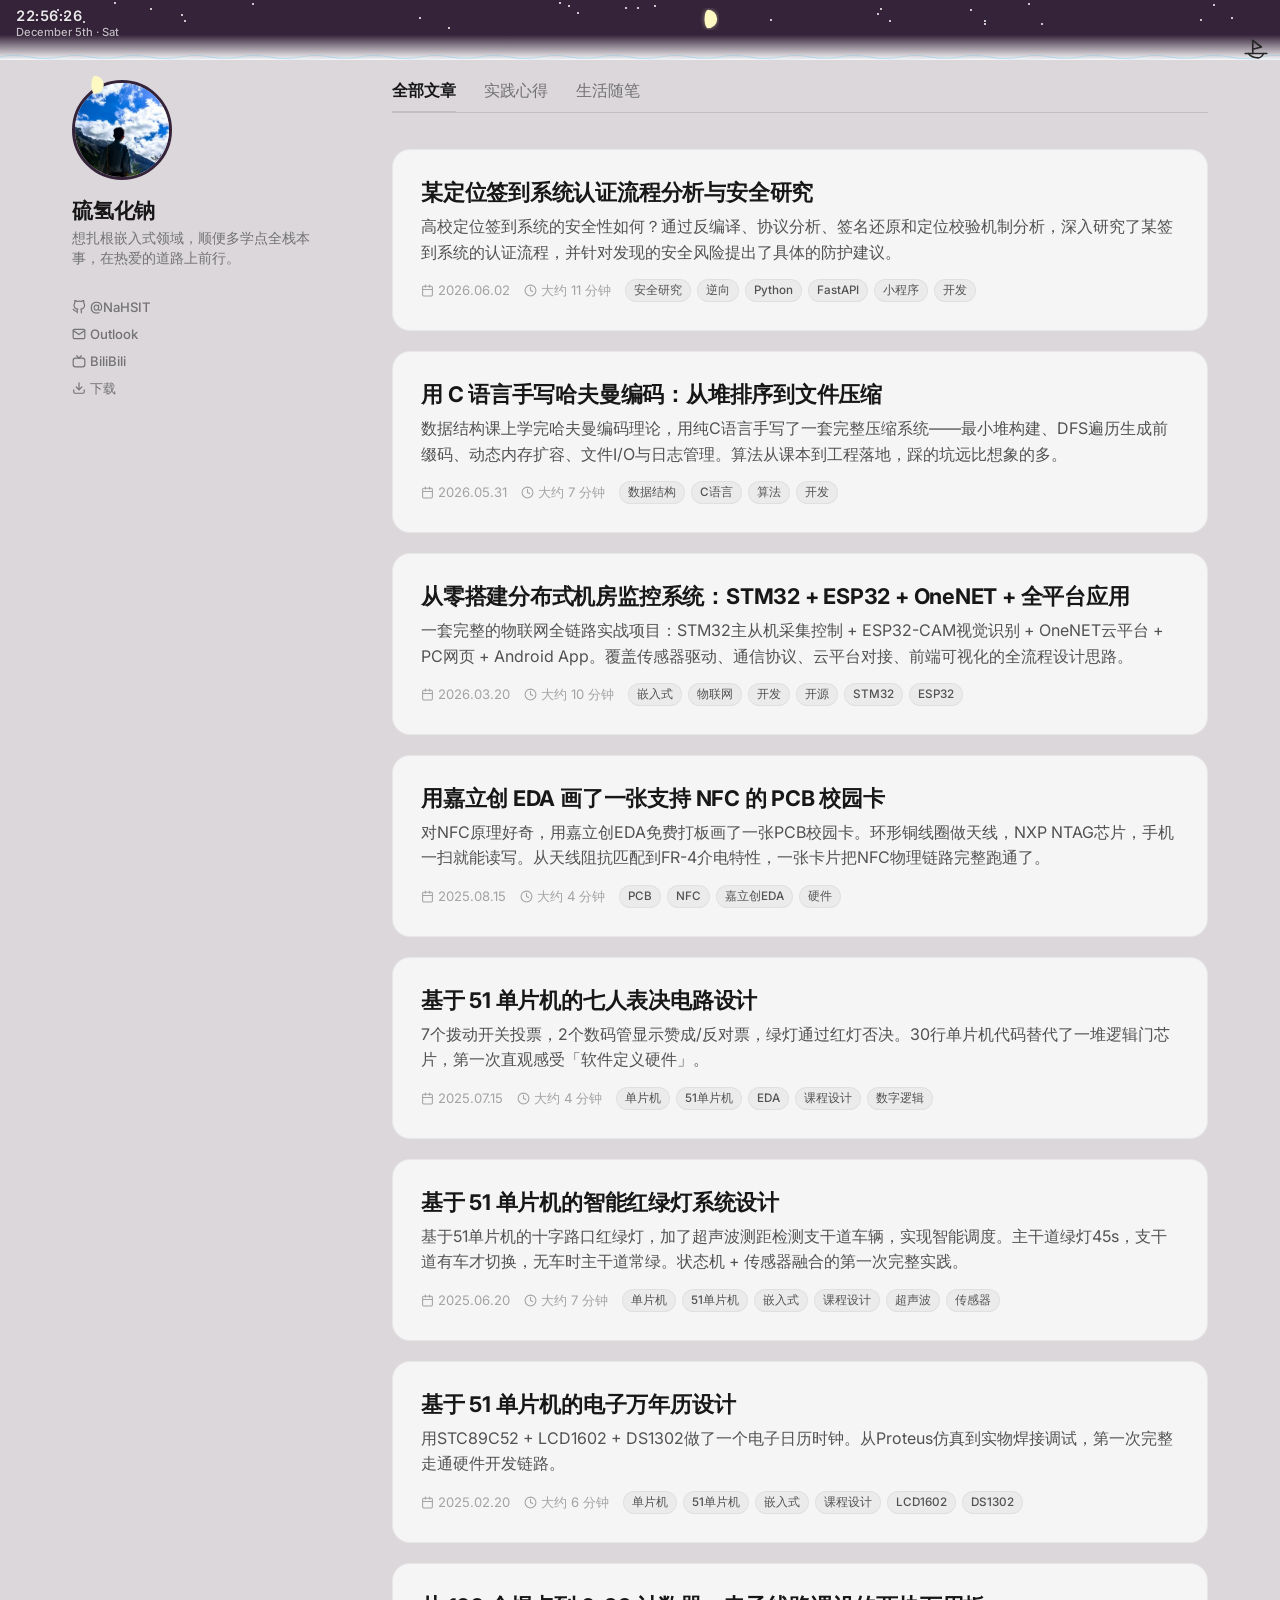
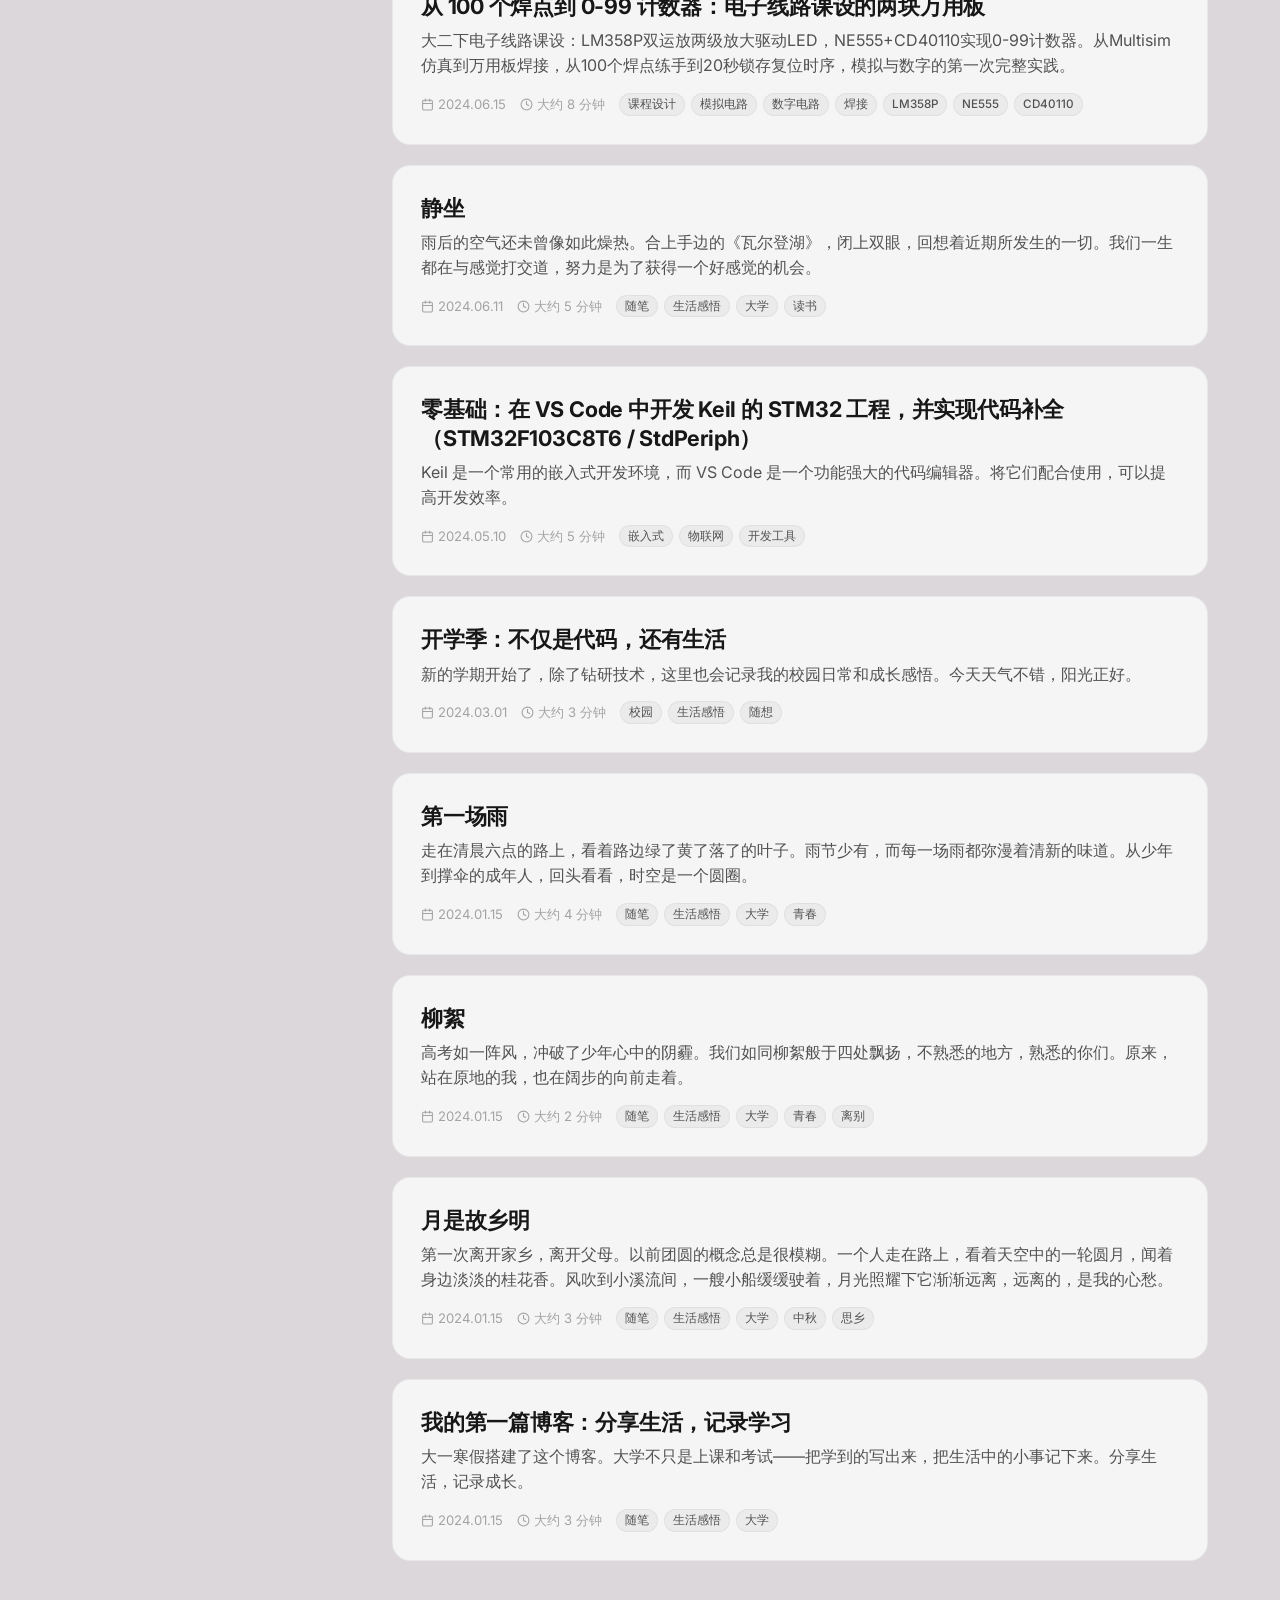
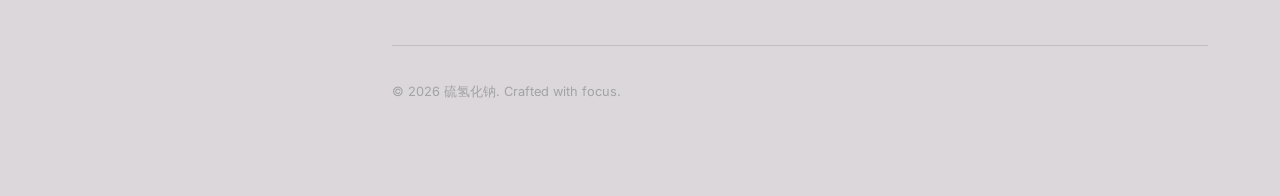
==== commit e9b80a54: "fix mobile list state restore" ====
--- a/index.html
+++ b/index.html
@@ -93,22 +93,14 @@
 
         var allPosts = [];
         var _restoredFromBfcache = false;
-        if ('scrollRestoration' in history) {
-            history.scrollRestoration = 'manual';
-        }
+        var _pendingListRestore = sessionStorage.getItem('pendingListRestore') === '1';
 
         function restoreListScrollPosition() {
+            if (!_pendingListRestore) return;
             var restoredY = parseInt(sessionStorage.getItem('cachedScrollY'), 10);
             if (isNaN(restoredY)) return;
-
-            var applyScroll = function() {
+            requestAnimationFrame(function() {
                 window.scrollTo(0, restoredY);
-            };
-
-            requestAnimationFrame(function() {
-                applyScroll();
-                requestAnimationFrame(applyScroll);
-                setTimeout(applyScroll, 50);
             });
         }
 
@@ -125,11 +117,7 @@
                 }
             }
 
-            // 手机端有时不会自动恢复滚动位置，这里用缓存做一次兜底
-            var navEntry = performance.getEntriesByType && performance.getEntriesByType('navigation')[0];
-            if ((navEntry && navEntry.type === 'back_forward') || (document.referrer && document.referrer.indexOf('post.html') !== -1)) {
-                restoreListScrollPosition();
-            }
+            restoreListScrollPosition();
         });
 
         // ====== 瞬时恢复：用缓存的 DOM 立即渲染，不等网络 ======
@@ -175,7 +163,7 @@
                 el.style.animation = 'none';
                 el.style.opacity = '1';
             });
-            window.scrollTo(0, parseInt(_cachedScrollY, 10) || 0);
+            restoreListScrollPosition();
 
             // 恢复标签状态
             setActiveTab(_currentCategory);
@@ -197,8 +185,9 @@
                     var latestSignature = getPostsSignature(_currentCategory);
                     if (_cachedSignature && _cachedSignature !== latestSignature) {
                         renderPosts(_currentCategory);
-                        restoreListScrollPosition();
                     }
+                    restoreListScrollPosition();
+                    sessionStorage.removeItem('pendingListRestore');
                     sessionStorage.removeItem('cachedList');
                     sessionStorage.removeItem('cachedScrollY');
                     sessionStorage.removeItem('cachedPostsSignature');
@@ -359,6 +348,7 @@
             sessionStorage.setItem('cachedScrollY', window.scrollY);
             sessionStorage.setItem('cachedTab', document.querySelector('.tab-btn.active')?.getAttribute('data-category') || 'all');
             sessionStorage.setItem('cachedPostsSignature', getPostsSignature(document.querySelector('.tab-btn.active')?.getAttribute('data-category') || 'all'));
+            sessionStorage.setItem('pendingListRestore', '1');
 
             window.location.href = card.href;
         });
@@ -373,9 +363,6 @@
             if (document.visibilityState === 'hidden') {
                 saveListScrollState();
             }
-        });
-        window.addEventListener('popstate', function() {
-            restoreListScrollPosition();
         });
 
         // ====== 文章视图逻辑 ======
--- a/styles.css
+++ b/styles.css
@@ -546,6 +546,10 @@
   .back-btn-fixed {
     display: none;
   }
+
+  body.pure-reading .back-btn-fixed {
+    display: none;
+  }
 }
 
 /* 旧的 back-btn 保留兼容 */
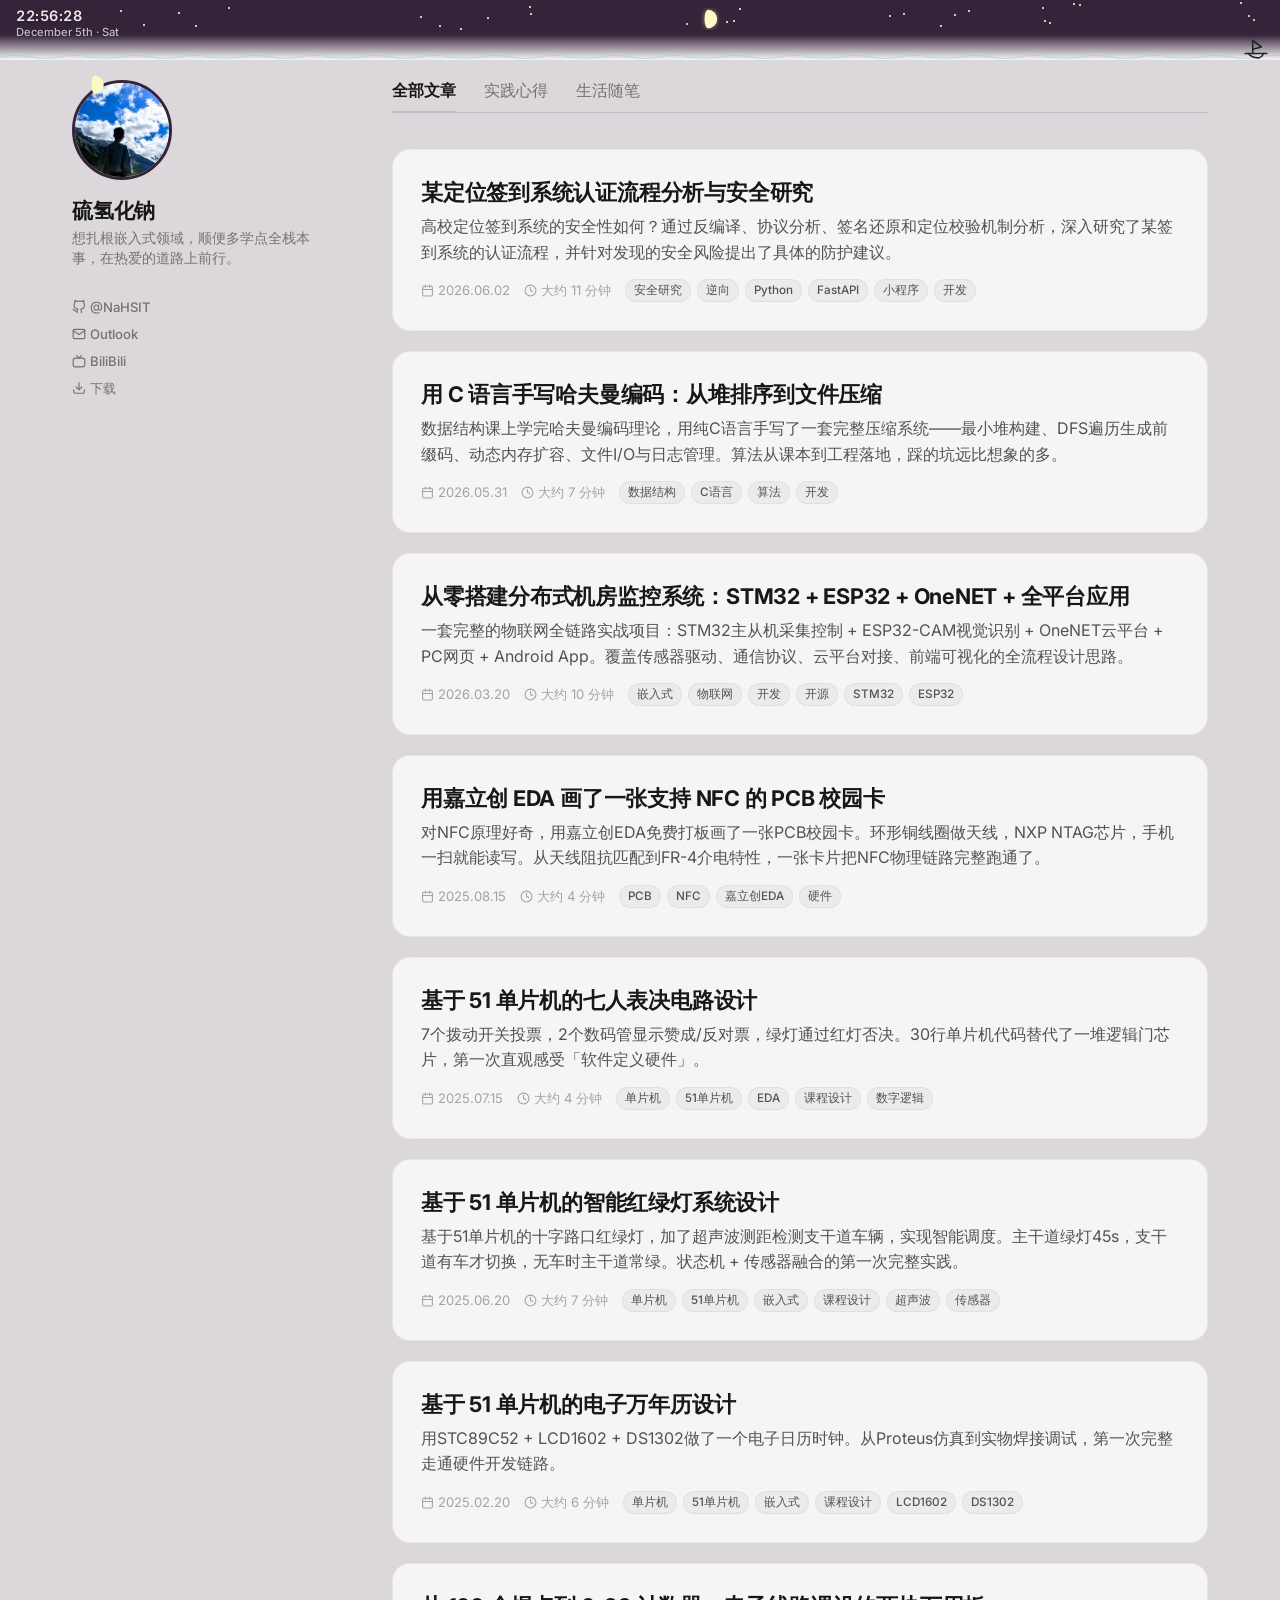
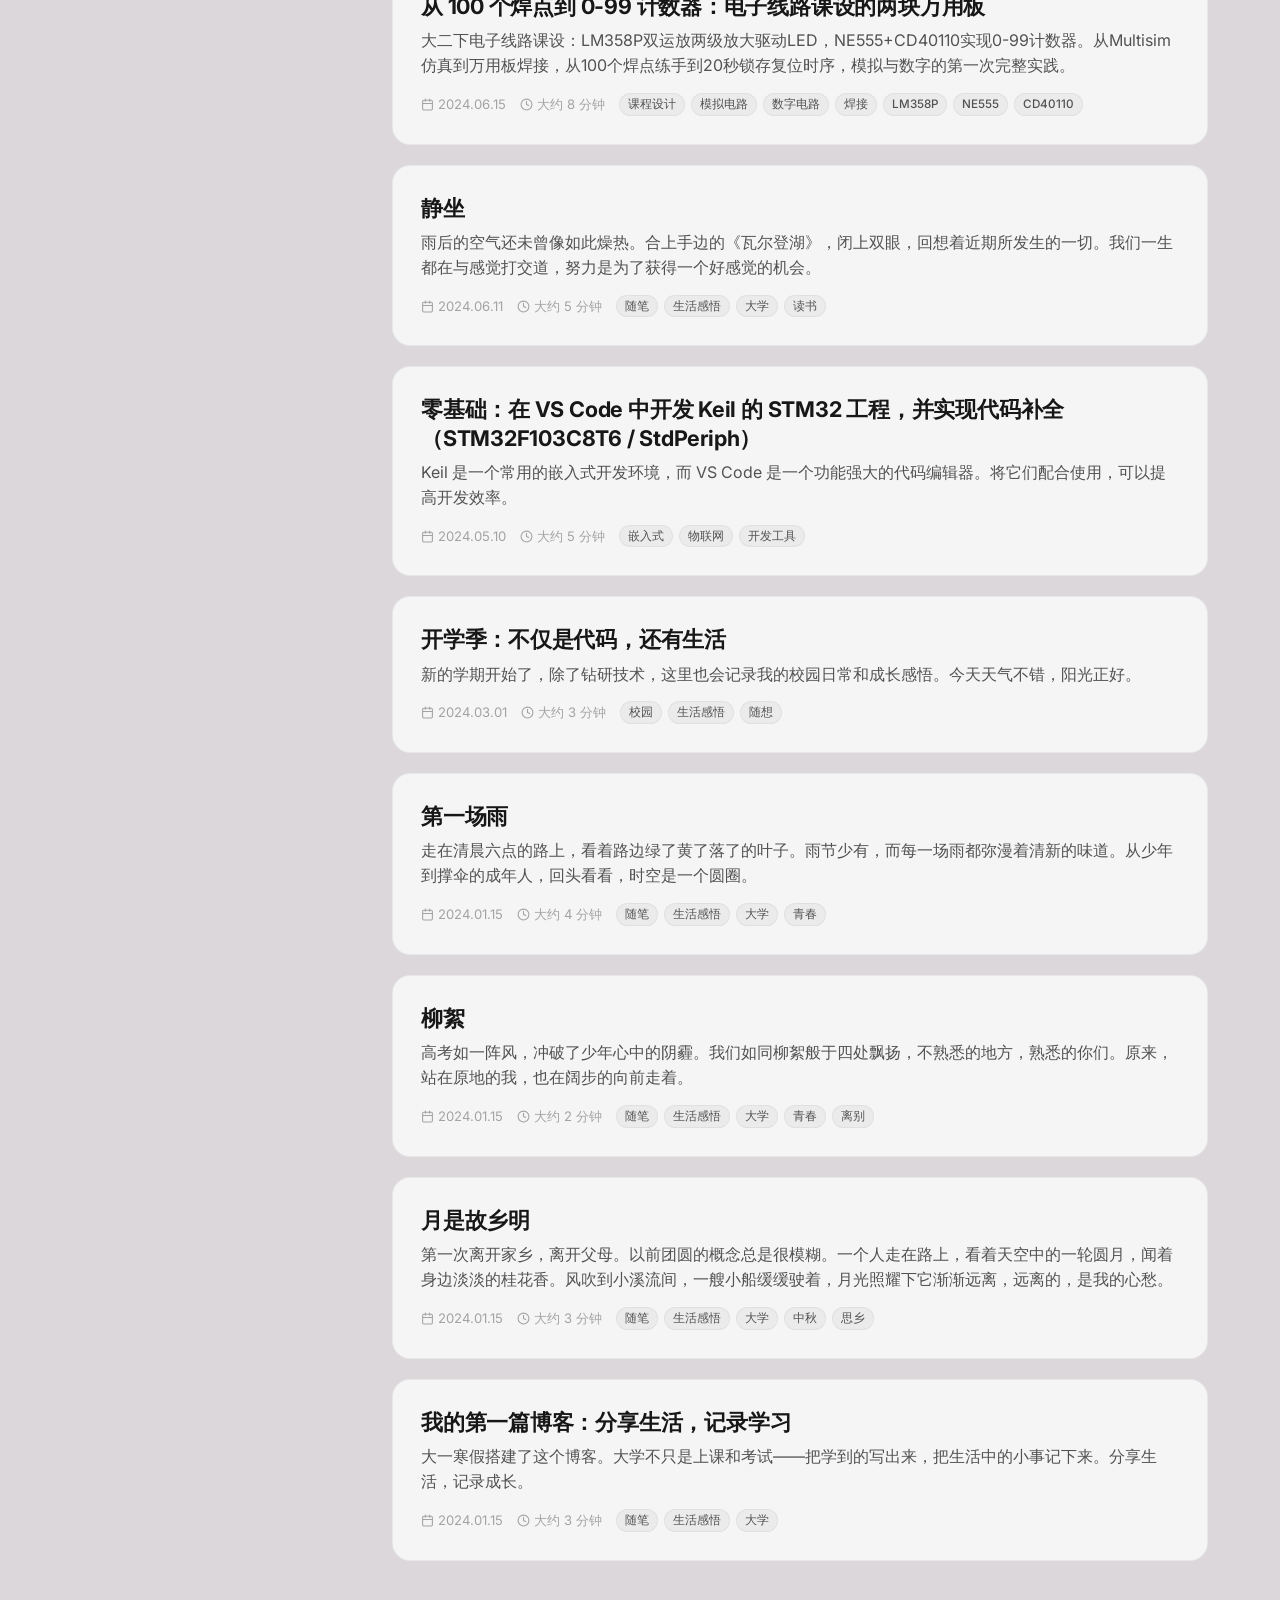
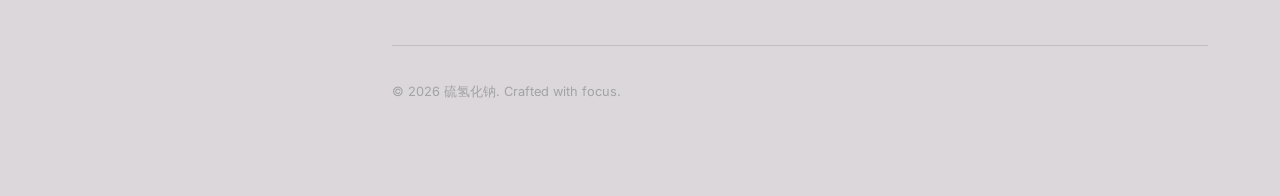
==== commit f4b26cc7: "fix mobile list memory restore" ====
--- a/index.html
+++ b/index.html
@@ -94,14 +94,32 @@
         var allPosts = [];
         var _restoredFromBfcache = false;
         var _pendingListRestore = sessionStorage.getItem('pendingListRestore') === '1';
-
-        function restoreListScrollPosition() {
-            if (!_pendingListRestore) return;
-            var restoredY = parseInt(sessionStorage.getItem('cachedScrollY'), 10);
-            if (isNaN(restoredY)) return;
-            requestAnimationFrame(function() {
+        var _cachedList = sessionStorage.getItem('cachedList');
+        var _cachedScrollY = sessionStorage.getItem('cachedScrollY');
+        var _cachedTab = sessionStorage.getItem('cachedTab');
+        var _cachedSignature = sessionStorage.getItem('cachedPostsSignature');
+        var _currentCategory = _cachedTab || sessionStorage.getItem('indexTab') || 'all';
+        if (!['all', 'tech', 'life'].includes(_currentCategory)) _currentCategory = 'all';
+
+        function restoreListFromCache() {
+            if (!_pendingListRestore || !_cachedList) return false;
+
+            var listEl = document.getElementById('post-list');
+            if (!listEl) return false;
+
+            listEl.innerHTML = _cachedList;
+            listEl.querySelectorAll('.post-item, .collection-header').forEach(function(el) {
+                el.style.animation = 'none';
+                el.style.opacity = '1';
+            });
+
+            var restoredY = parseInt(_cachedScrollY, 10);
+            if (!isNaN(restoredY)) {
                 window.scrollTo(0, restoredY);
-            });
+            }
+
+            setActiveTab(_currentCategory);
+            return true;
         }
 
         window.addEventListener('pageshow', function(e) {
@@ -117,16 +135,8 @@
                 }
             }
 
-            restoreListScrollPosition();
+            restoreListFromCache();
         });
-
-        // ====== 瞬时恢复：用缓存的 DOM 立即渲染，不等网络 ======
-        var _cachedList = sessionStorage.getItem('cachedList');
-        var _cachedScrollY = sessionStorage.getItem('cachedScrollY');
-        var _cachedTab = sessionStorage.getItem('cachedTab');
-        var _cachedSignature = sessionStorage.getItem('cachedPostsSignature');
-        var _currentCategory = _cachedTab || sessionStorage.getItem('indexTab') || 'all';
-        if (!['all', 'tech', 'life'].includes(_currentCategory)) _currentCategory = 'all';
 
         function getPostsSignature(category) {
             return JSON.stringify({
@@ -154,21 +164,13 @@
             }
         }
 
-        if (_cachedList && !_restoredFromBfcache) {
-            // 直接注入缓存 DOM + 瞬间滚到位（同步完成，零闪烁）
-            var listEl = document.getElementById('post-list');
-            listEl.innerHTML = _cachedList;
-            // 清除缓存卡片上的动画样式——否则卡片从 opacity:0 重新播放
-            listEl.querySelectorAll('.post-item, .collection-header').forEach(function(el) {
-                el.style.animation = 'none';
-                el.style.opacity = '1';
-            });
-            restoreListScrollPosition();
-
-            // 恢复标签状态
+        // ====== 瞬时恢复：用缓存的 DOM 立即渲染，不等网络 ======
+        if (!restoreListFromCache()) {
+            setActiveTab(_currentCategory);
+        } else if (_restoredFromBfcache) {
             setActiveTab(_currentCategory);
         } else {
-            setActiveTab(_currentCategory);
+            window.addEventListener('load', restoreListFromCache, { once: true });
         }
 
         // ====== 后台拉最新数据，静默更新（用户无感知） ======
@@ -186,11 +188,13 @@
                     if (_cachedSignature && _cachedSignature !== latestSignature) {
                         renderPosts(_currentCategory);
                     }
-                    restoreListScrollPosition();
+                    restoreListFromCache();
                     sessionStorage.removeItem('pendingListRestore');
                     sessionStorage.removeItem('cachedList');
                     sessionStorage.removeItem('cachedScrollY');
                     sessionStorage.removeItem('cachedPostsSignature');
+                    _pendingListRestore = false;
+                    _cachedList = null;
                 } else {
                     renderPosts(_currentCategory);
                 }
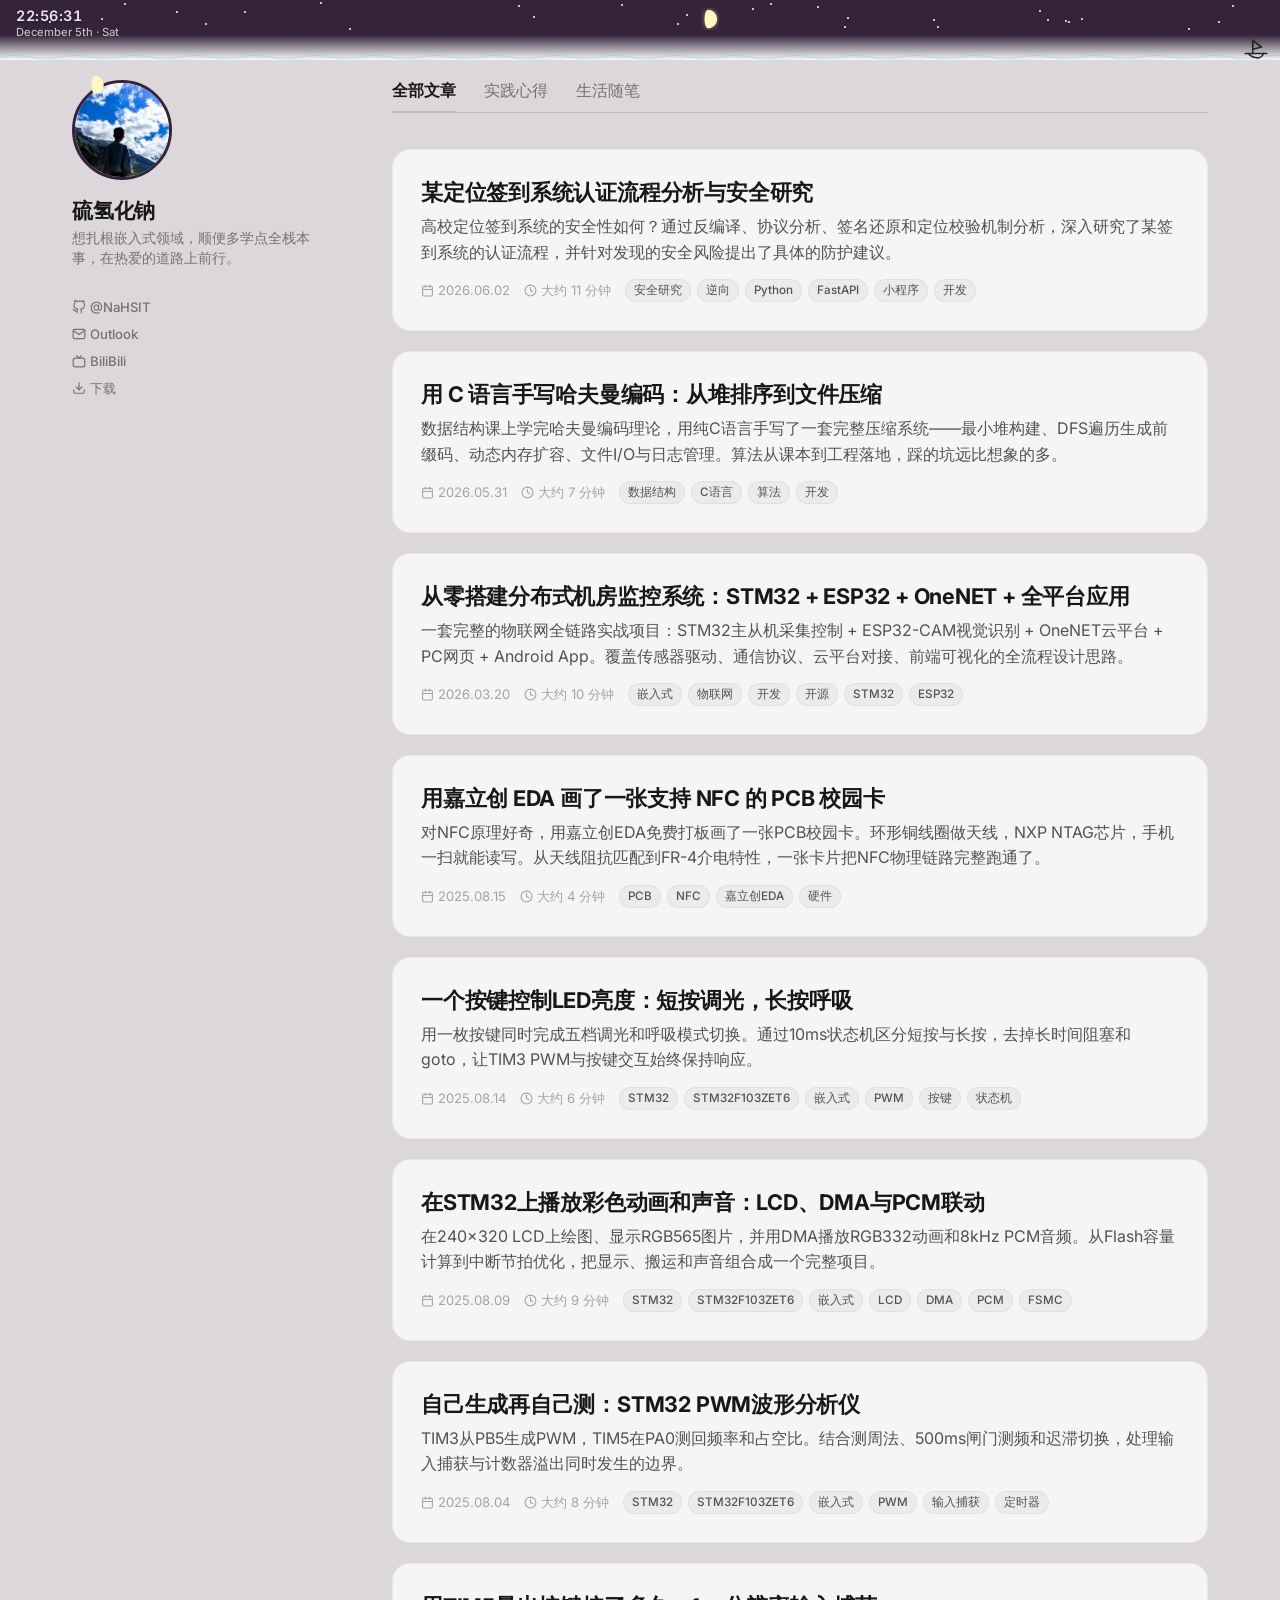
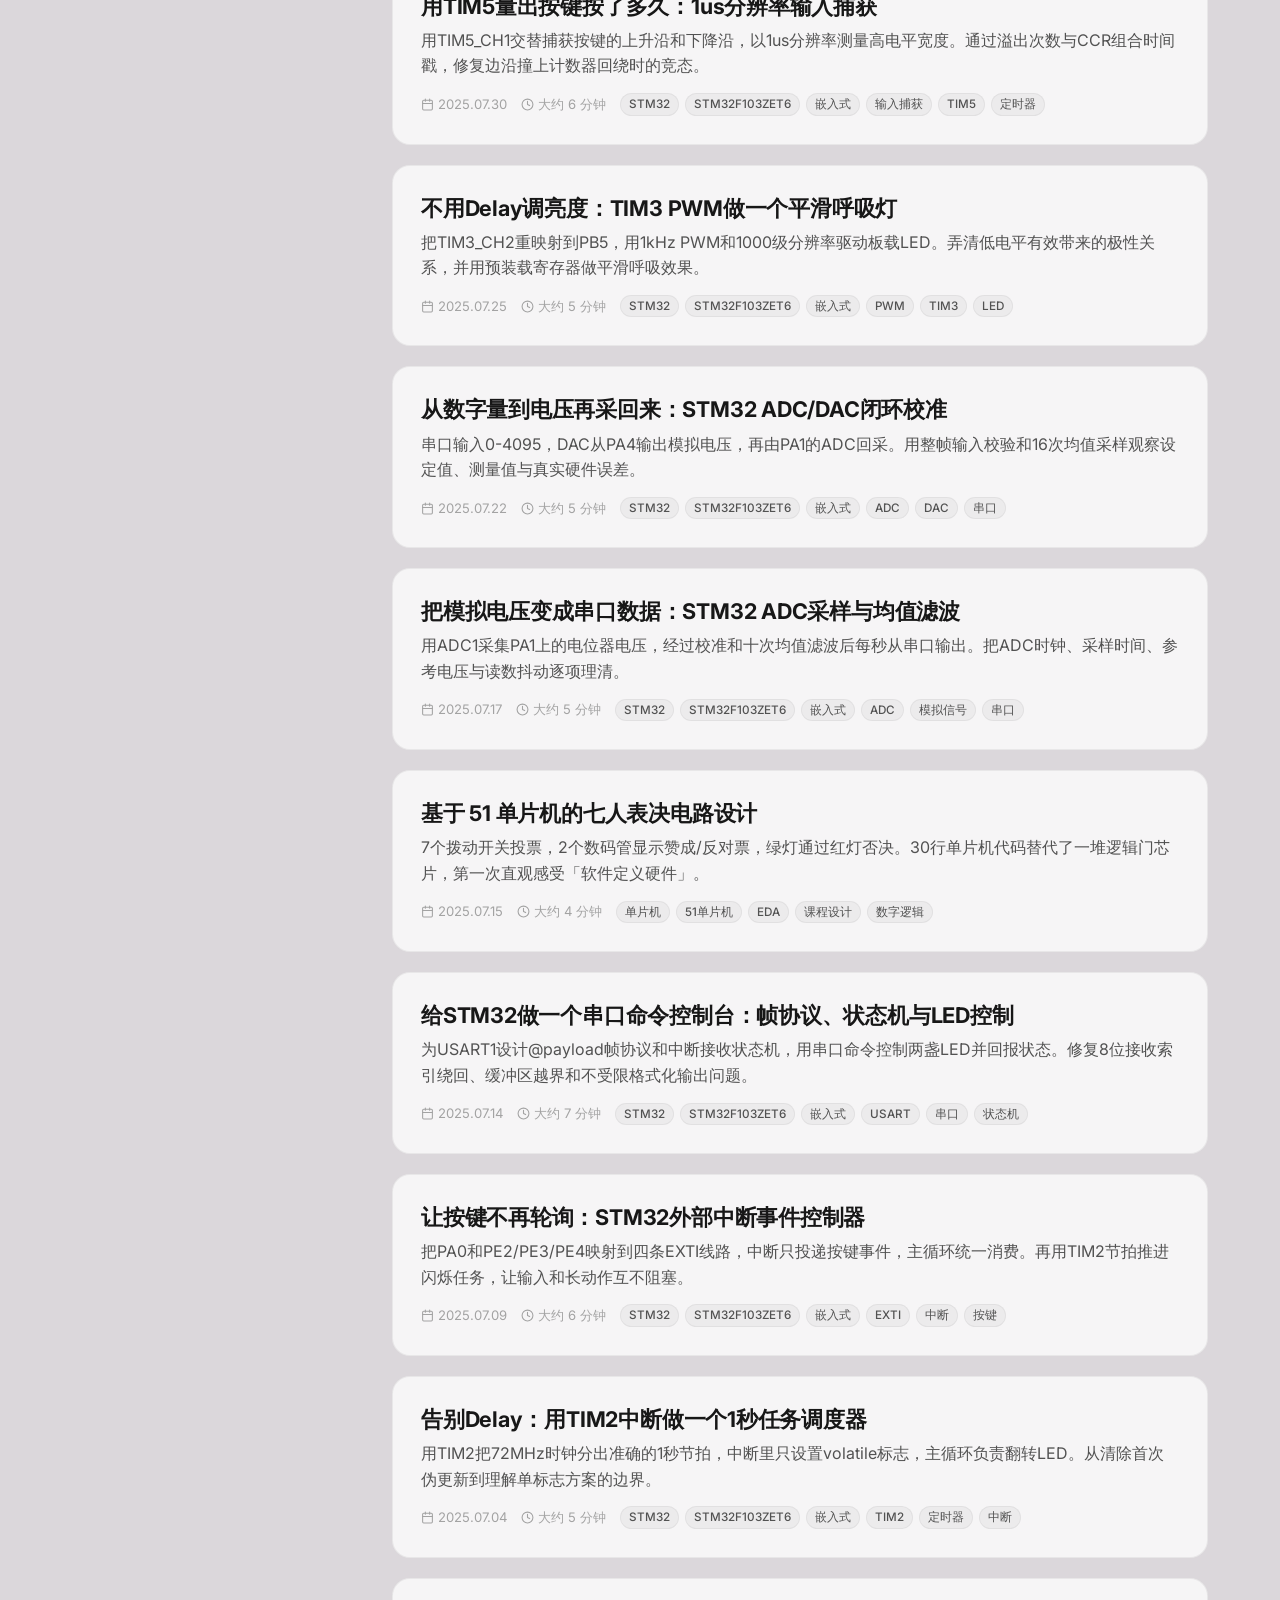
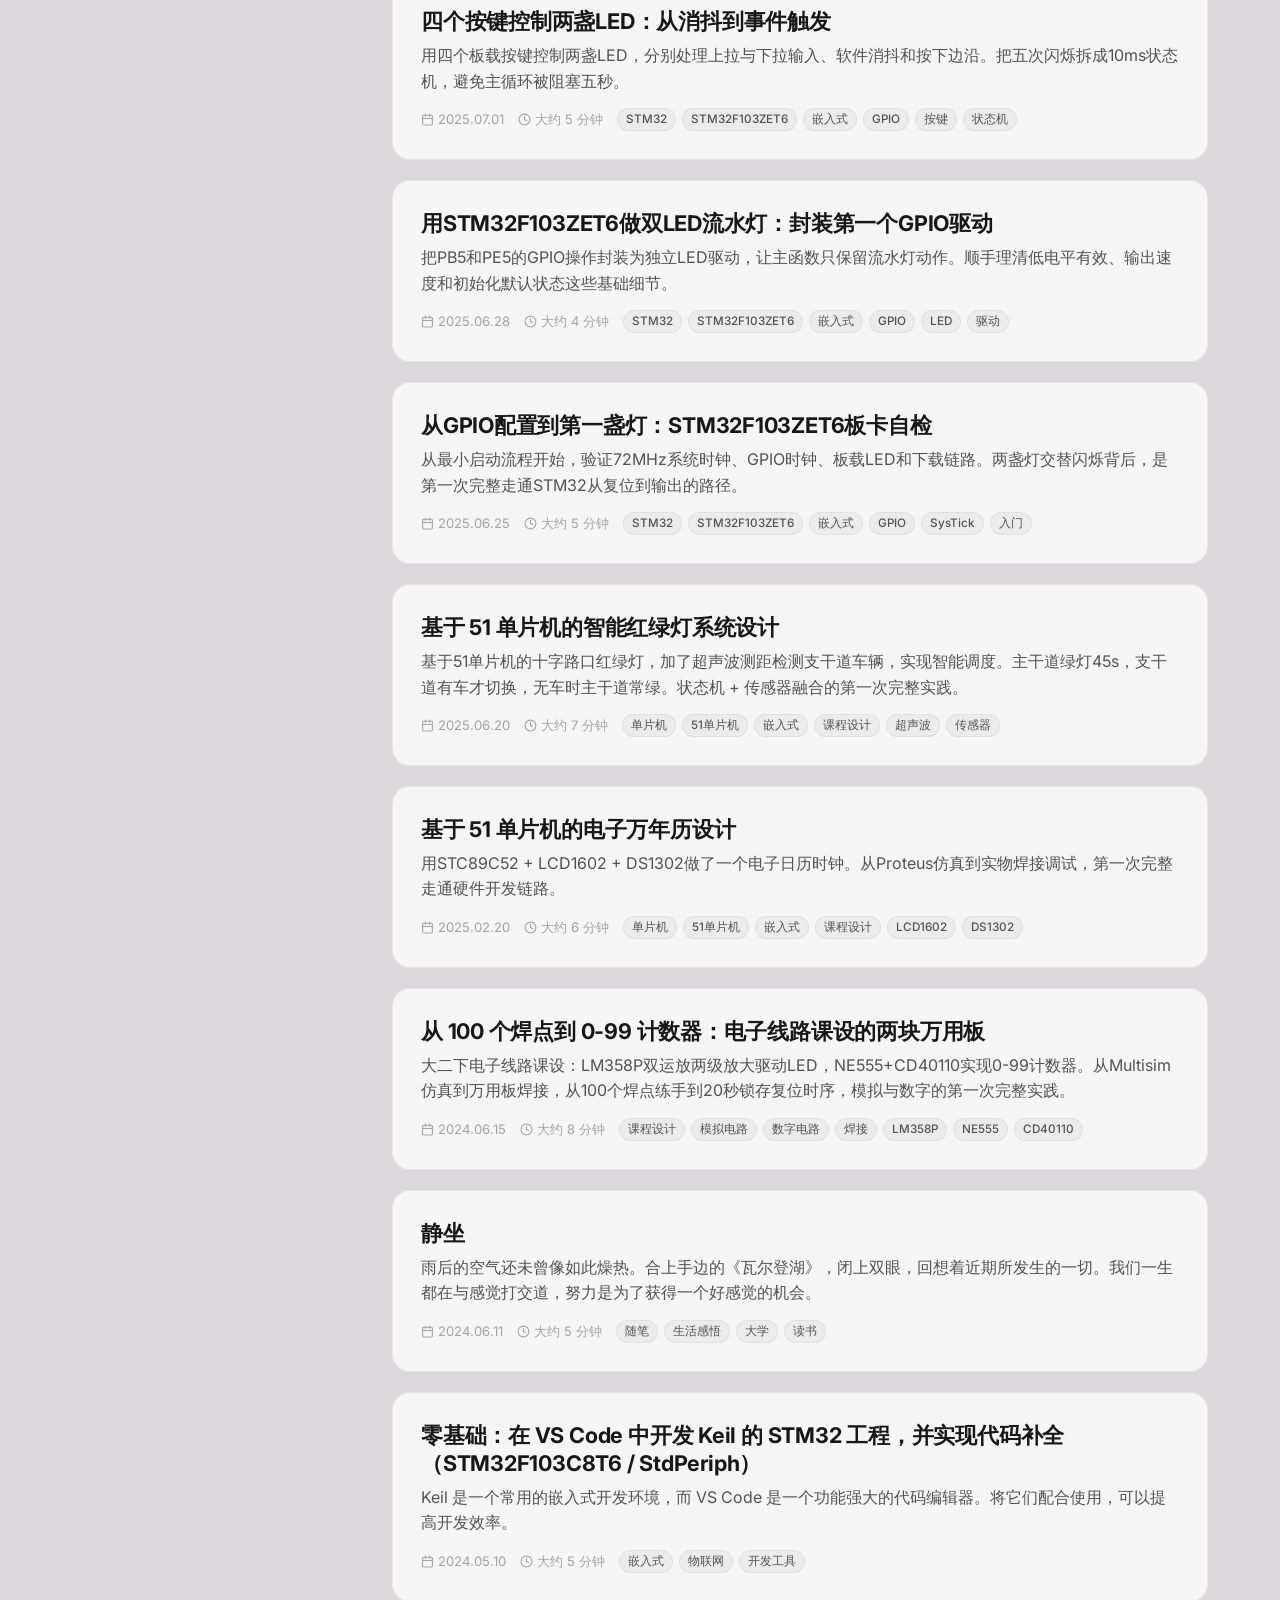
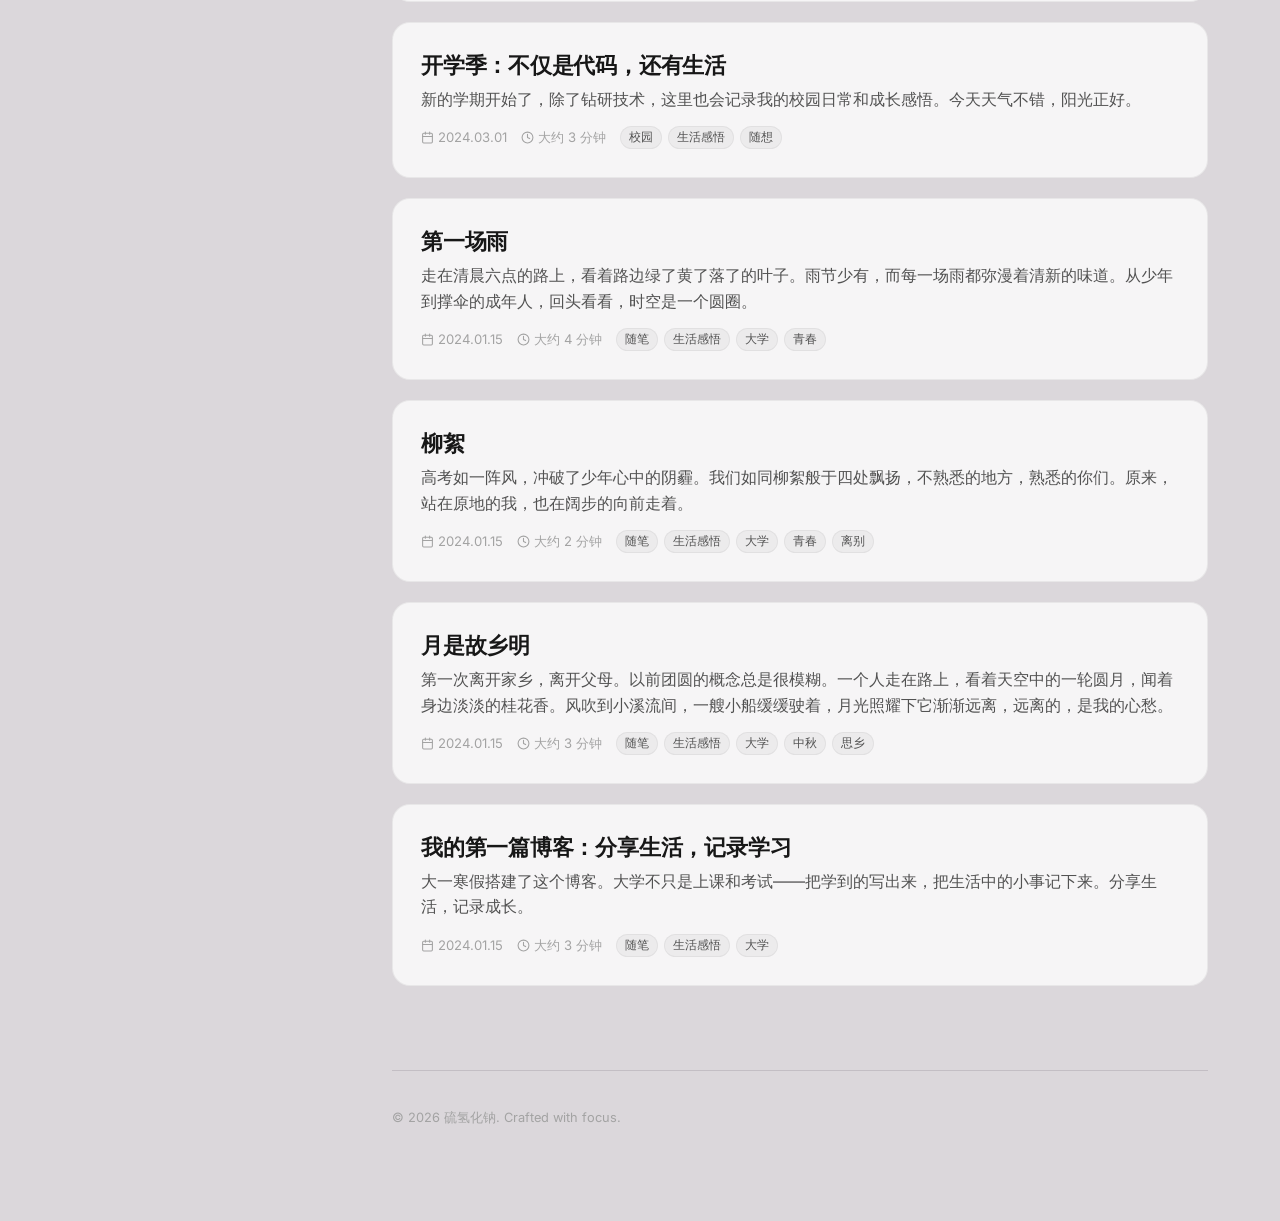
==== commit f71ec115: "improve collection navigation and architecture diagram" ====
--- a/index.html
+++ b/index.html
@@ -8,7 +8,7 @@
     <link rel="icon" type="image/svg+xml" href="data:image/svg+xml,%3Csvg xmlns='http://www.w3.org/2000/svg' viewBox='0 0 24 24' fill='none' stroke='%230f172a' stroke-width='1.5' stroke-linecap='round' stroke-linejoin='round'%3E%3Cpath d='M2 20 L22 20'/%3E%3Cpath d='M5 20 C5 20, 8 23, 14 23 C17 23, 19 20, 19 20'/%3E%3Cpath d='M9 20 L9 9'/%3E%3Cpath d='M9 9 L17 15 L9 17'/%3E%3Cpath d='M10 2 A 4 4 0 0 0 5 5 A 5 5 0 0 1 10 2'/%3E%3C/svg%3E">
     <link rel="stylesheet" href="styles.css">
 </head>
-<body>
+<body class="home-page">
     <!-- 顶部进度条：日月轮转（时间驱动） -->
     <header class="scroll-header" id="scroll-header">
         <div class="header-time" id="header-time">00:00:00</div>
@@ -98,8 +98,18 @@
         var _cachedScrollY = sessionStorage.getItem('cachedScrollY');
         var _cachedTab = sessionStorage.getItem('cachedTab');
         var _cachedSignature = sessionStorage.getItem('cachedPostsSignature');
+        var _listCacheVersion = 'collection-jump-nav-v1';
+        var _cachedListVersion = sessionStorage.getItem('cachedListVersion');
         var _currentCategory = _cachedTab || sessionStorage.getItem('indexTab') || 'all';
         if (!['all', 'tech', 'life'].includes(_currentCategory)) _currentCategory = 'all';
+
+        // DOM 结构升级后不复用旧缓存，避免返回时缺少合集导航。
+        if (_cachedList && _cachedListVersion !== _listCacheVersion) {
+            _cachedList = null;
+            _pendingListRestore = false;
+            sessionStorage.removeItem('pendingListRestore');
+            sessionStorage.removeItem('cachedList');
+        }
 
         function restoreListFromCache() {
             if (!_pendingListRestore || !_cachedList) return false;
@@ -112,6 +122,7 @@
                 el.style.animation = 'none';
                 el.style.opacity = '1';
             });
+            listEl.classList.toggle('has-collection-nav', !!listEl.querySelector('.collection-jump-nav'));
 
             var restoredY = parseInt(_cachedScrollY, 10);
             if (!isNaN(restoredY)) {
@@ -119,6 +130,7 @@
             }
 
             setActiveTab(_currentCategory);
+            setupCollectionNavigation();
             return true;
         }
 
@@ -163,6 +175,59 @@
                 _currentCategory = category;
             }
         }
+
+        var _collectionHeaders = [];
+        var _collectionUpdateFrame = 0;
+        var _activeCollectionId = '';
+
+        function setActiveCollection(targetId, centerLink) {
+            var hasChanged = _activeCollectionId !== targetId;
+            _activeCollectionId = targetId;
+            var links = document.querySelectorAll('.collection-jump-link');
+            links.forEach(function(link) {
+                var isActive = link.dataset.target === targetId;
+                link.classList.toggle('active', isActive);
+                if (isActive) {
+                    link.setAttribute('aria-current', 'true');
+                } else {
+                    link.removeAttribute('aria-current');
+                }
+            });
+
+            if (!centerLink || !hasChanged || window.innerWidth >= 1360) return;
+            var activeLink = document.querySelector('.collection-jump-link.active');
+            var linksWrap = activeLink && activeLink.closest('.collection-jump-links');
+            if (!activeLink || !linksWrap) return;
+
+            var targetLeft = activeLink.offsetLeft - (linksWrap.clientWidth - activeLink.offsetWidth) / 2;
+            linksWrap.scrollTo({ left: Math.max(0, targetLeft), behavior: 'smooth' });
+        }
+
+        function updateCollectionNavigation() {
+            _collectionUpdateFrame = 0;
+            if (_collectionHeaders.length === 0) return;
+
+            var threshold = window.innerWidth >= 1360 ? 100 : 145;
+            var activeHeader = _collectionHeaders[0];
+            _collectionHeaders.forEach(function(header) {
+                if (header.getBoundingClientRect().top <= threshold) activeHeader = header;
+            });
+            setActiveCollection(activeHeader.id, true);
+        }
+
+        function requestCollectionNavigationUpdate() {
+            if (_collectionUpdateFrame) return;
+            _collectionUpdateFrame = requestAnimationFrame(updateCollectionNavigation);
+        }
+
+        function setupCollectionNavigation() {
+            _collectionHeaders = Array.from(document.querySelectorAll('.collection-header[data-collection-section]'));
+            if (_collectionHeaders.length === 0) _activeCollectionId = '';
+            requestCollectionNavigationUpdate();
+        }
+
+        window.addEventListener('scroll', requestCollectionNavigationUpdate, { passive: true });
+        window.addEventListener('resize', requestCollectionNavigationUpdate, { passive: true });
 
         // ====== 瞬时恢复：用缓存的 DOM 立即渲染，不等网络 ======
         if (!restoreListFromCache()) {
@@ -215,7 +280,8 @@
         // 渲染文章列表
         function renderPosts(category) {
             const postList = document.getElementById('post-list');
-            postList.innerHTML = ''; 
+            postList.innerHTML = '';
+            postList.classList.remove('has-collection-nav');
             
             // 根据分类过滤文章
             let filteredPosts = allPosts;
@@ -277,17 +343,75 @@
                 });
 
                 let delayIndex = 0;
+                const collectionEntries = Object.entries(collections);
+                const navItems = collectionEntries.map(([collName, collPosts], index) => ({
+                    name: collName,
+                    count: collPosts.length,
+                    target: `collection-section-${index}`
+                }));
+
+                if (others.length > 0) {
+                    navItems.push({
+                        name: '单篇教程',
+                        count: others.length,
+                        target: 'collection-section-others'
+                    });
+                }
+
+                const jumpNav = document.createElement('nav');
+                jumpNav.className = 'collection-jump-nav';
+                jumpNav.setAttribute('aria-label', '合集快速跳转');
+                jumpNav.innerHTML = `
+                    <div class="collection-jump-heading">
+                        <svg width="16" height="16" viewBox="0 0 24 24" fill="none" stroke="currentColor" stroke-width="2" stroke-linecap="round" stroke-linejoin="round" aria-hidden="true"><path d="M4 19.5A2.5 2.5 0 0 1 6.5 17H20"></path><path d="M6.5 2H20v20H6.5A2.5 2.5 0 0 1 4 19.5v-15A2.5 2.5 0 0 1 6.5 2z"></path></svg>
+                        <span>项目合集</span>
+                    </div>
+                    <div class="collection-jump-links"></div>
+                `;
+
+                const jumpLinks = jumpNav.querySelector('.collection-jump-links');
+                navItems.forEach((item, index) => {
+                    const button = document.createElement('button');
+                    button.type = 'button';
+                    button.className = 'collection-jump-link';
+                    button.dataset.target = item.target;
+                    button.setAttribute('aria-label', `跳转到${item.name}，共${item.count}篇文章`);
+
+                    const name = document.createElement('span');
+                    name.className = 'collection-jump-name';
+                    name.textContent = item.name;
+
+                    const count = document.createElement('span');
+                    count.className = 'collection-jump-count';
+                    count.textContent = item.count;
+
+                    button.appendChild(name);
+                    button.appendChild(count);
+                    if (index === 0) {
+                        button.classList.add('active');
+                        button.setAttribute('aria-current', 'true');
+                    }
+                    jumpLinks.appendChild(button);
+                });
+
+                const collectionSections = document.createElement('div');
+                collectionSections.className = 'collection-sections';
+                postList.classList.add('has-collection-nav');
+                postList.appendChild(jumpNav);
+                postList.appendChild(collectionSections);
 
                 // 渲染合集
-                for (const [collName, collPosts] of Object.entries(collections)) {
+                collectionEntries.forEach(([collName, collPosts], collectionIndex) => {
                     const header = document.createElement('div');
                     header.className = 'collection-header';
+                    header.id = `collection-section-${collectionIndex}`;
+                    header.dataset.collectionSection = collName;
                     header.innerHTML = `
                         <svg width="18" height="18" viewBox="0 0 24 24" fill="none" stroke="currentColor" stroke-width="2" stroke-linecap="round" stroke-linejoin="round"><path d="M4 19.5A2.5 2.5 0 0 1 6.5 17H20"></path><path d="M6.5 2H20v20H6.5A2.5 2.5 0 0 1 4 19.5v-15A2.5 2.5 0 0 1 6.5 2z"></path></svg>
                         合集：${collName}
                     `;
                     header.style.animation = `fadeSlideUp 0.6s cubic-bezier(0.16, 1, 0.3, 1) forwards ${delayIndex * 0.1}s`;
-                    postList.appendChild(header);
+                    collectionSections.appendChild(header);
                     delayIndex++;
 
                     const collList = document.createElement('div');
@@ -295,29 +419,29 @@
                     collPosts.forEach(post => {
                         collList.appendChild(createPostCard(post, delayIndex++));
                     });
-                    postList.appendChild(collList);
-                }
+                    collectionSections.appendChild(collList);
+                });
 
                 // 渲染单篇技术文章
                 if (others.length > 0) {
-                    if (Object.keys(collections).length > 0) {
-                        const header = document.createElement('div');
-                        header.className = 'collection-header';
-                        header.innerHTML = `
-                            <svg width="18" height="18" viewBox="0 0 24 24" fill="none" stroke="currentColor" stroke-width="2" stroke-linecap="round" stroke-linejoin="round"><line x1="8" y1="6" x2="21" y2="6"></line><line x1="8" y1="12" x2="21" y2="12"></line><line x1="8" y1="18" x2="21" y2="18"></line><line x1="3" y1="6" x2="3.01" y2="6"></line><line x1="3" y1="12" x2="3.01" y2="12"></line><line x1="3" y1="18" x2="3.01" y2="18"></line></svg>
-                            单篇教程
-                        `;
-                        header.style.animation = `fadeSlideUp 0.6s cubic-bezier(0.16, 1, 0.3, 1) forwards ${delayIndex * 0.1}s`;
-                        postList.appendChild(header);
-                        delayIndex++;
-                    }
+                    const header = document.createElement('div');
+                    header.className = 'collection-header';
+                    header.id = 'collection-section-others';
+                    header.dataset.collectionSection = '单篇教程';
+                    header.innerHTML = `
+                        <svg width="18" height="18" viewBox="0 0 24 24" fill="none" stroke="currentColor" stroke-width="2" stroke-linecap="round" stroke-linejoin="round"><line x1="8" y1="6" x2="21" y2="6"></line><line x1="8" y1="12" x2="21" y2="12"></line><line x1="8" y1="18" x2="21" y2="18"></line><line x1="3" y1="6" x2="3.01" y2="6"></line><line x1="3" y1="12" x2="3.01" y2="12"></line><line x1="3" y1="18" x2="3.01" y2="18"></line></svg>
+                        单篇教程
+                    `;
+                    header.style.animation = `fadeSlideUp 0.6s cubic-bezier(0.16, 1, 0.3, 1) forwards ${delayIndex * 0.1}s`;
+                    collectionSections.appendChild(header);
+                    delayIndex++;
                     
                     const collList = document.createElement('div');
                     collList.className = 'collection-list';
                     others.forEach(post => {
                         collList.appendChild(createPostCard(post, delayIndex++));
                     });
-                    postList.appendChild(collList);
+                    collectionSections.appendChild(collList);
                 }
 
             } else {
@@ -326,6 +450,8 @@
                     postList.appendChild(createPostCard(post, index));
                 });
             }
+
+            setupCollectionNavigation();
         }
 
         // 标签切换逻辑
@@ -343,6 +469,18 @@
 
         // ====== 文章卡片点击：缓存列表 DOM，导航到 post.html ======
         document.getElementById('post-list').addEventListener('click', (e) => {
+            const jumpLink = e.target.closest('.collection-jump-link');
+            if (jumpLink) {
+                const target = document.getElementById(jumpLink.dataset.target);
+                if (!target) return;
+                setActiveCollection(target.id, true);
+                target.scrollIntoView({
+                    behavior: window.matchMedia('(prefers-reduced-motion: reduce)').matches ? 'auto' : 'smooth',
+                    block: 'start'
+                });
+                return;
+            }
+
             const card = e.target.closest('.post-item');
             if (!card) return;
             e.preventDefault();
@@ -352,6 +490,7 @@
             sessionStorage.setItem('cachedScrollY', window.scrollY);
             sessionStorage.setItem('cachedTab', document.querySelector('.tab-btn.active')?.getAttribute('data-category') || 'all');
             sessionStorage.setItem('cachedPostsSignature', getPostsSignature(document.querySelector('.tab-btn.active')?.getAttribute('data-category') || 'all'));
+            sessionStorage.setItem('cachedListVersion', _listCacheVersion);
             sessionStorage.setItem('pendingListRestore', '1');
 
             window.location.href = card.href;
--- a/styles.css
+++ b/styles.css
@@ -352,6 +352,7 @@
   padding-bottom: 8px;
   border-bottom: 1px dashed var(--page-accent, var(--gray-200));
   opacity: 0;
+  scroll-margin-top: 132px;
 }
 
 .collection-header:first-child {
@@ -376,6 +377,206 @@
 
 .collection-list .post-item {
   margin-bottom: 0;
+}
+
+.collection-sections {
+  min-width: 0;
+}
+
+/* ====== Collection Jump Navigation ====== */
+.collection-jump-nav {
+  position: sticky;
+  top: 52px;
+  z-index: 900;
+  display: block;
+  margin: 0 0 18px;
+  padding: 7px 0 10px;
+  border: 0;
+  border-bottom: 1px solid rgba(0, 0, 0, 0.06);
+  border-radius: 0;
+  background: linear-gradient(
+    to bottom,
+    var(--page-ambient, #f3f5f9) 0%,
+    var(--page-ambient, #f3f5f9) 78%,
+    transparent 100%
+  );
+  box-shadow: none;
+}
+
+.collection-jump-heading {
+  display: none;
+  align-items: center;
+  gap: 6px;
+  flex-shrink: 0;
+  padding-right: 10px;
+  border-right: 1px solid rgba(0, 0, 0, 0.08);
+  color: var(--gray-600);
+  font-size: 0.76rem;
+  font-weight: 700;
+  letter-spacing: 0.04em;
+  white-space: nowrap;
+}
+
+.collection-jump-heading svg {
+  color: var(--page-accent, var(--gray-500));
+  flex-shrink: 0;
+}
+
+.collection-jump-links {
+  display: flex;
+  gap: 6px;
+  min-width: 0;
+  overflow-x: auto;
+  overscroll-behavior-inline: contain;
+  scrollbar-width: none;
+  -webkit-overflow-scrolling: touch;
+}
+
+.collection-jump-links::-webkit-scrollbar {
+  display: none;
+}
+
+.collection-jump-link {
+  display: inline-flex;
+  align-items: center;
+  justify-content: space-between;
+  gap: 6px;
+  flex-shrink: 0;
+  min-height: 30px;
+  padding: 5px 8px;
+  border: 1px solid rgba(0, 0, 0, 0.045);
+  border-radius: 9px;
+  background: rgba(255, 255, 255, 0.42);
+  color: var(--gray-500);
+  font-family: inherit;
+  font-size: 0.72rem;
+  font-weight: 600;
+  line-height: 1.2;
+  white-space: nowrap;
+  cursor: pointer;
+  transition: color 0.2s ease, background 0.2s ease, border-color 0.2s ease, box-shadow 0.2s ease, transform 0.15s ease;
+}
+
+.collection-jump-link::before {
+  content: '';
+  width: 5px;
+  height: 5px;
+  flex-shrink: 0;
+  border-radius: 50%;
+  background: var(--page-accent, var(--gray-400));
+  opacity: 0.25;
+  transition: opacity 0.2s ease, transform 0.2s ease;
+}
+
+.collection-jump-link:hover {
+  color: var(--gray-900);
+  background: rgba(255, 255, 255, 0.7);
+}
+
+.collection-jump-link.active {
+  color: var(--gray-900);
+  border-color: var(--page-accent, var(--gray-300));
+  background: rgba(255, 255, 255, 0.86);
+  box-shadow: 0 3px 10px rgba(15, 23, 42, 0.055);
+}
+
+.collection-jump-link.active::before {
+  opacity: 1;
+  transform: scale(1.18);
+}
+
+.collection-jump-link:active {
+  transform: scale(0.95);
+}
+
+.collection-jump-count {
+  min-width: 17px;
+  padding: 1px 4px;
+  border-radius: 6px;
+  background: rgba(0, 0, 0, 0.045);
+  color: var(--gray-500);
+  font-size: 0.62rem;
+  font-variant-numeric: tabular-nums;
+  text-align: center;
+}
+
+@media (min-width: 768px) {
+  .collection-jump-nav {
+    top: 60px;
+  }
+}
+
+@media (min-width: 1360px) {
+  .home-page .app-wrapper {
+    max-width: 1320px;
+    gap: 158px;
+  }
+
+  .post-list.has-collection-nav {
+    display: grid;
+    grid-template-columns: minmax(0, 1fr);
+    align-items: start;
+    position: relative;
+  }
+
+  .collection-jump-nav {
+    grid-row: 1;
+    grid-column: 1;
+    align-self: start;
+    justify-self: start;
+    top: 80px;
+    z-index: 20;
+    width: 118px;
+    margin: 0 0 0 -134px;
+    padding: 0;
+    border: 0;
+    background: transparent;
+  }
+
+  .collection-jump-heading {
+    display: inline-flex;
+    margin: 0 0 7px 4px;
+    padding: 0;
+    border-right: 0;
+    border-bottom: 0;
+    color: var(--gray-500);
+    font-size: 0.67rem;
+    letter-spacing: 0.06em;
+  }
+
+  .collection-jump-links {
+    flex-direction: column;
+    gap: 5px;
+    overflow: visible;
+  }
+
+  .collection-jump-link {
+    width: 100%;
+    min-height: 32px;
+    padding: 6px 7px;
+    border-color: rgba(0, 0, 0, 0.055);
+    background: rgba(255, 255, 255, 0.64);
+    text-align: left;
+    white-space: nowrap;
+    box-shadow: 0 3px 12px rgba(15, 23, 42, 0.035);
+  }
+
+  .collection-jump-link.active {
+    transform: translateX(3px);
+  }
+
+  .collection-jump-link:active {
+    transform: scale(0.95);
+  }
+
+  .collection-header {
+    scroll-margin-top: 84px;
+  }
+
+  .collection-sections {
+    grid-row: 1;
+    grid-column: 1;
+  }
 }
 
 /* ====== Footer ====== */
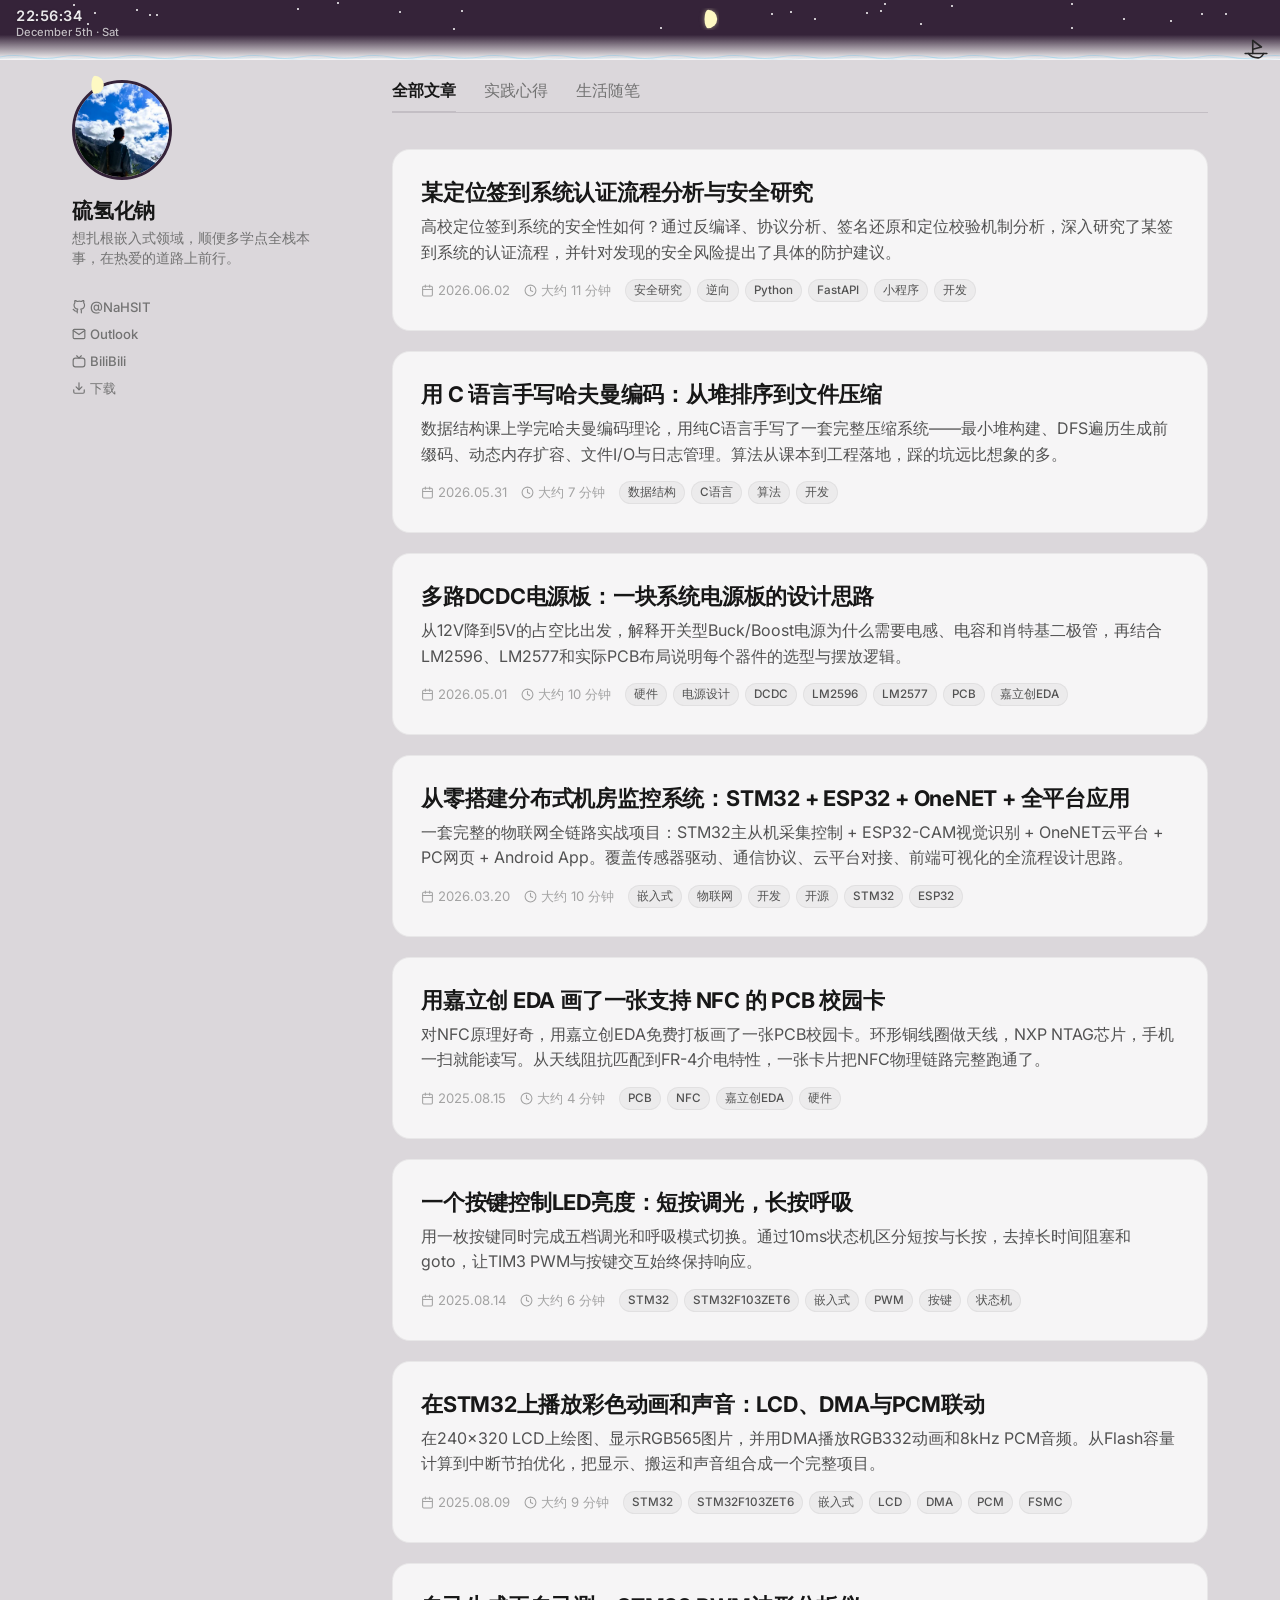
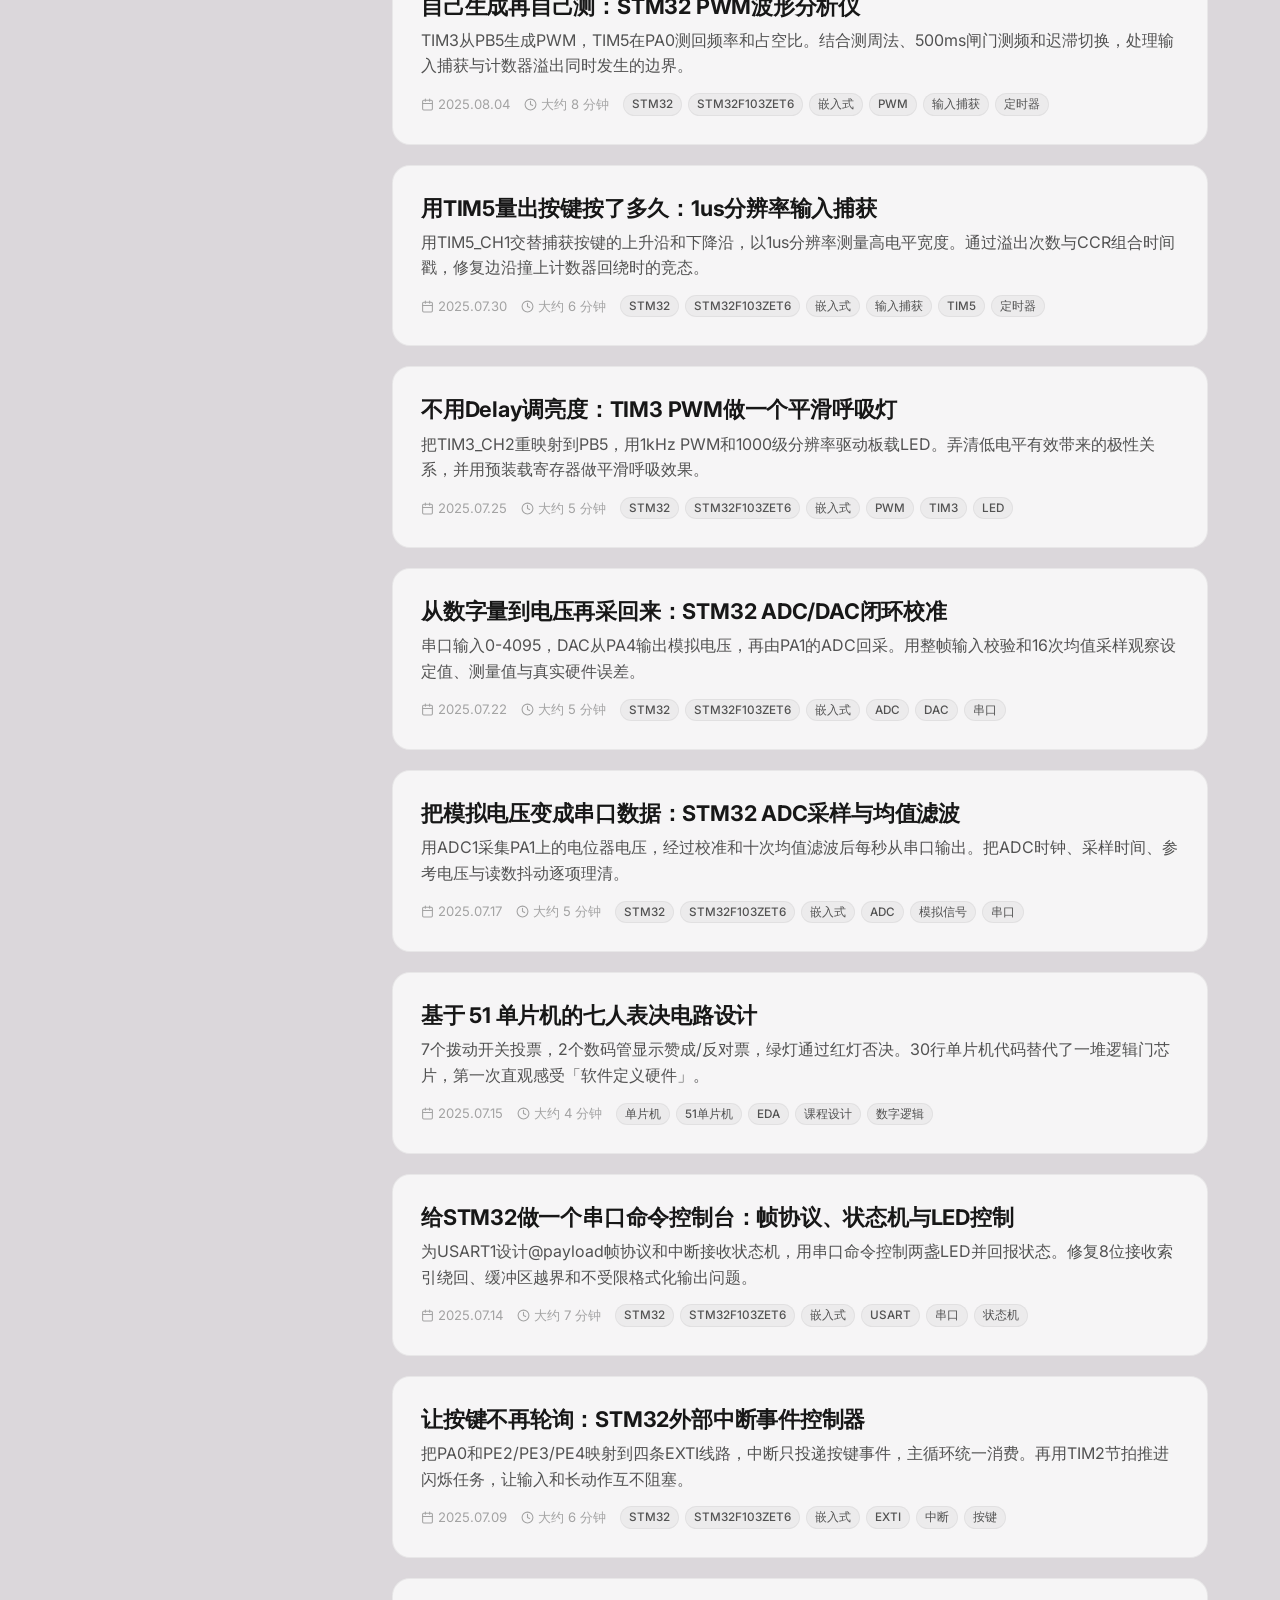
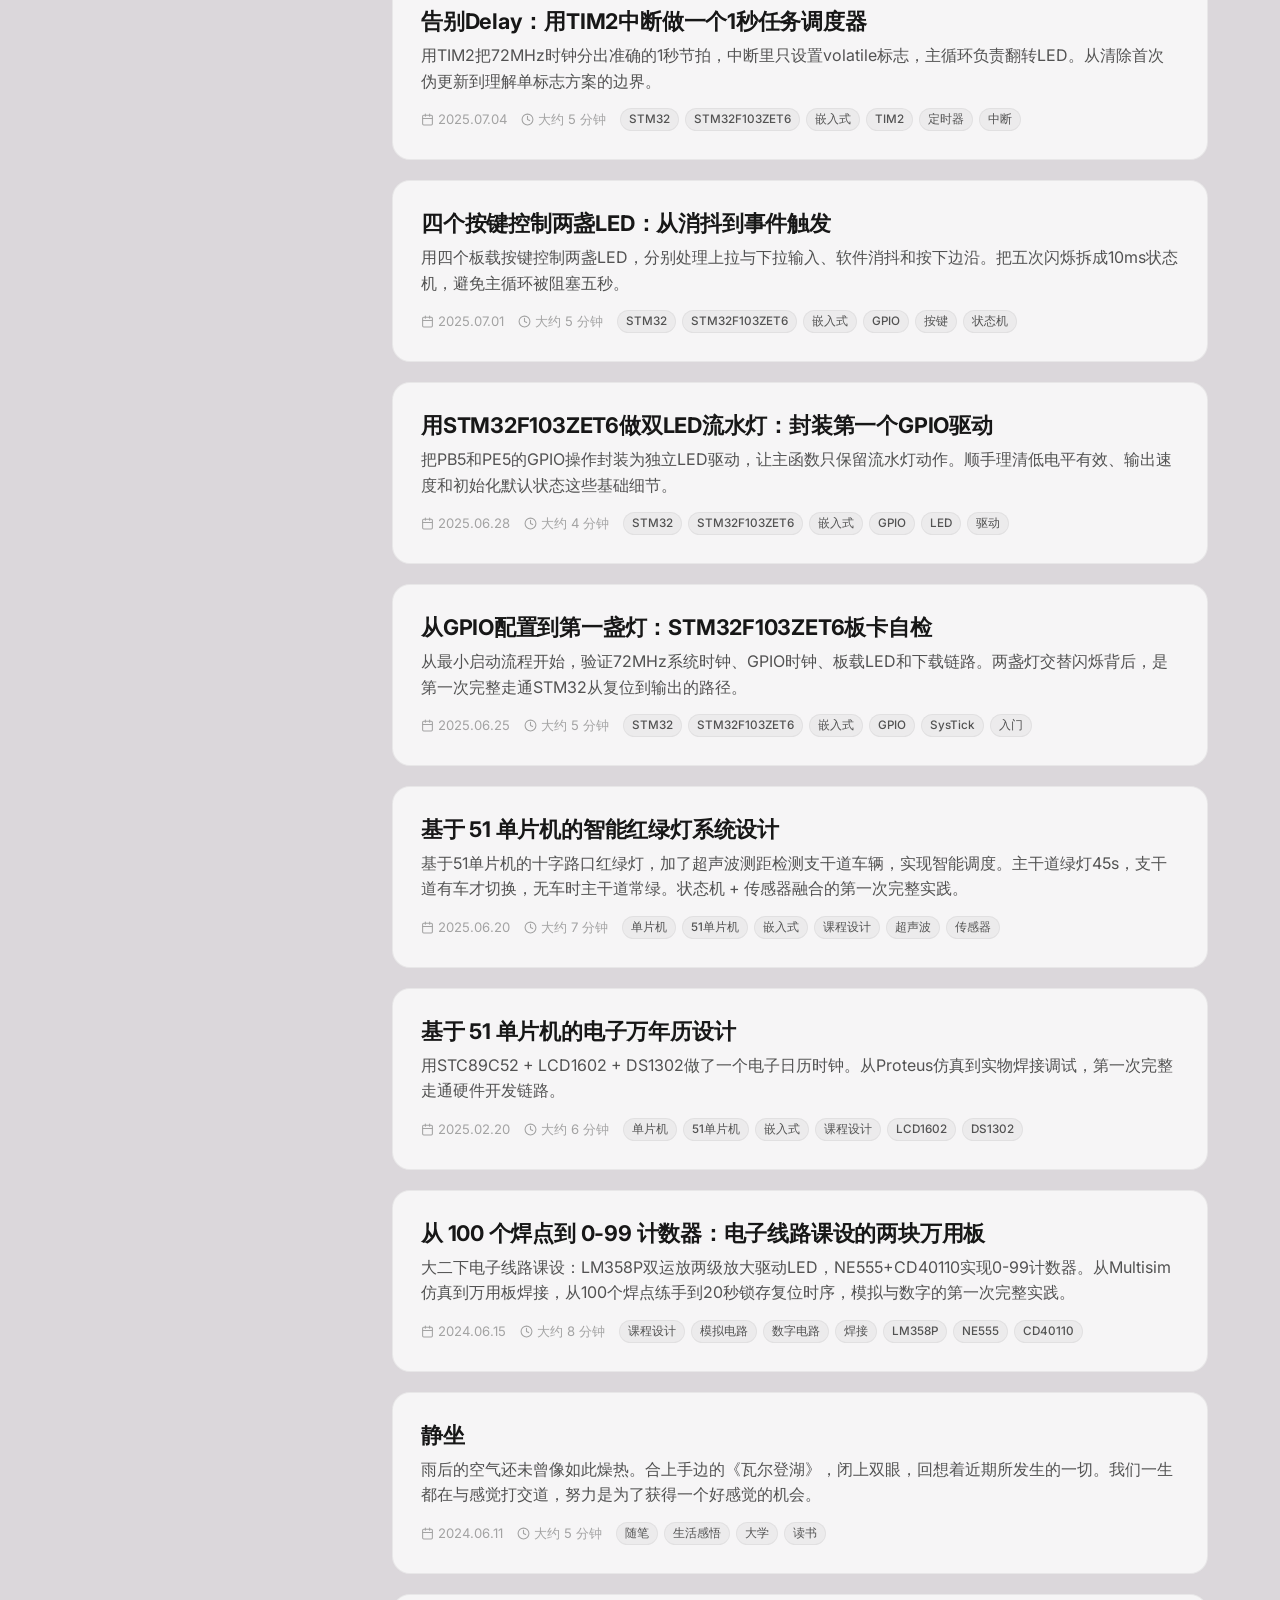
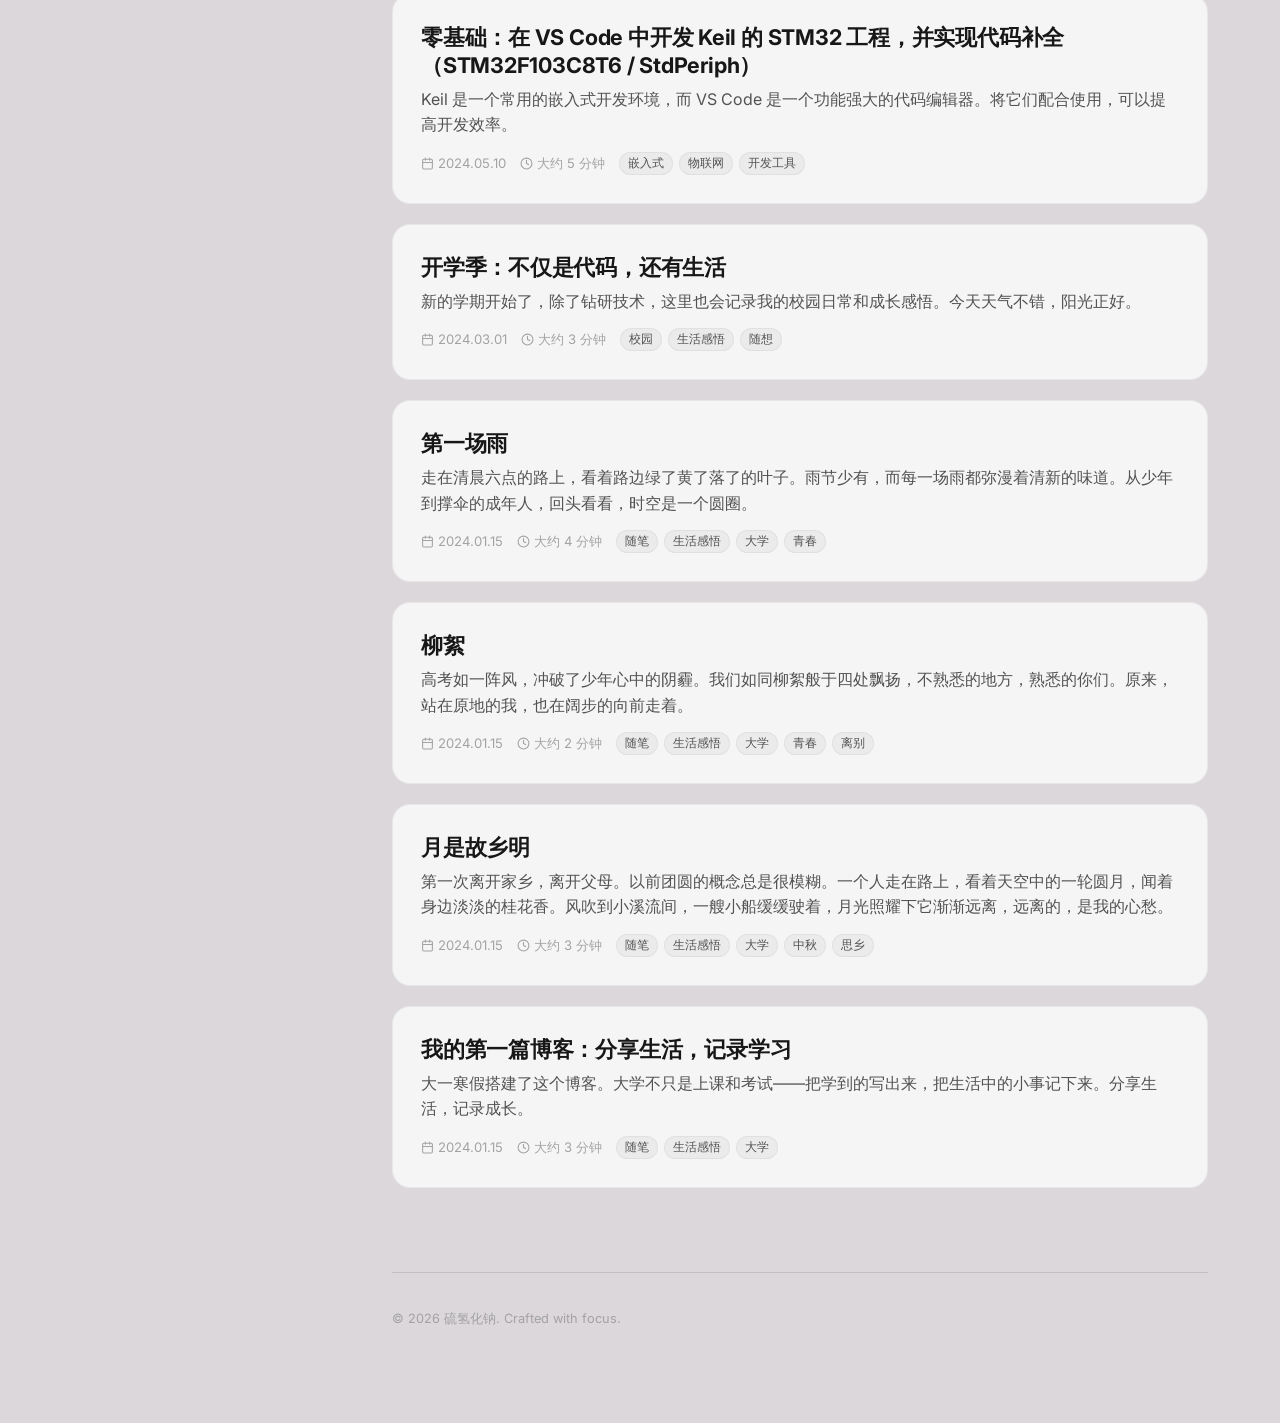
==== commit a93870cd: "ensure formula styles refresh" ====
--- a/index.html
+++ b/index.html
@@ -6,7 +6,7 @@
     <title>硫氢化钠 - 行舟梦将至，采撷繁星愁</title>
     <!-- 网页标签图标 (Favicon) - 极简几何帆船与明显的弯月 (高空悬挂) -->
     <link rel="icon" type="image/svg+xml" href="data:image/svg+xml,%3Csvg xmlns='http://www.w3.org/2000/svg' viewBox='0 0 24 24' fill='none' stroke='%230f172a' stroke-width='1.5' stroke-linecap='round' stroke-linejoin='round'%3E%3Cpath d='M2 20 L22 20'/%3E%3Cpath d='M5 20 C5 20, 8 23, 14 23 C17 23, 19 20, 19 20'/%3E%3Cpath d='M9 20 L9 9'/%3E%3Cpath d='M9 9 L17 15 L9 17'/%3E%3Cpath d='M10 2 A 4 4 0 0 0 5 5 A 5 5 0 0 1 10 2'/%3E%3C/svg%3E">
-    <link rel="stylesheet" href="styles.css">
+    <link rel="stylesheet" href="styles.css?v=20260809-formula">
 </head>
 <body class="home-page">
     <!-- 顶部进度条：日月轮转（时间驱动） -->
--- a/styles.css
+++ b/styles.css
@@ -824,6 +824,27 @@
   margin-bottom: 1.2em;
 }
 
+/* Standalone engineering formulas: readable, centered, and independent of body text styling. */
+.markdown-body .formula {
+  display: block;
+  margin: 1.35em 0 1.45em;
+  padding: 0.15em 0.5em;
+  color: var(--gray-900) !important;
+  font-family: Georgia, "Times New Roman", "Noto Serif SC", serif !important;
+  font-size: 1.12em;
+  font-weight: 400 !important;
+  line-height: 1.7;
+  text-align: center !important;
+  letter-spacing: 0.01em;
+  white-space: normal;
+}
+
+.markdown-body .formula sub {
+  font-size: 0.7em;
+  line-height: 0;
+  vertical-align: sub;
+}
+
 .markdown-body ul,
 .markdown-body ol {
   margin-bottom: 1.2em;
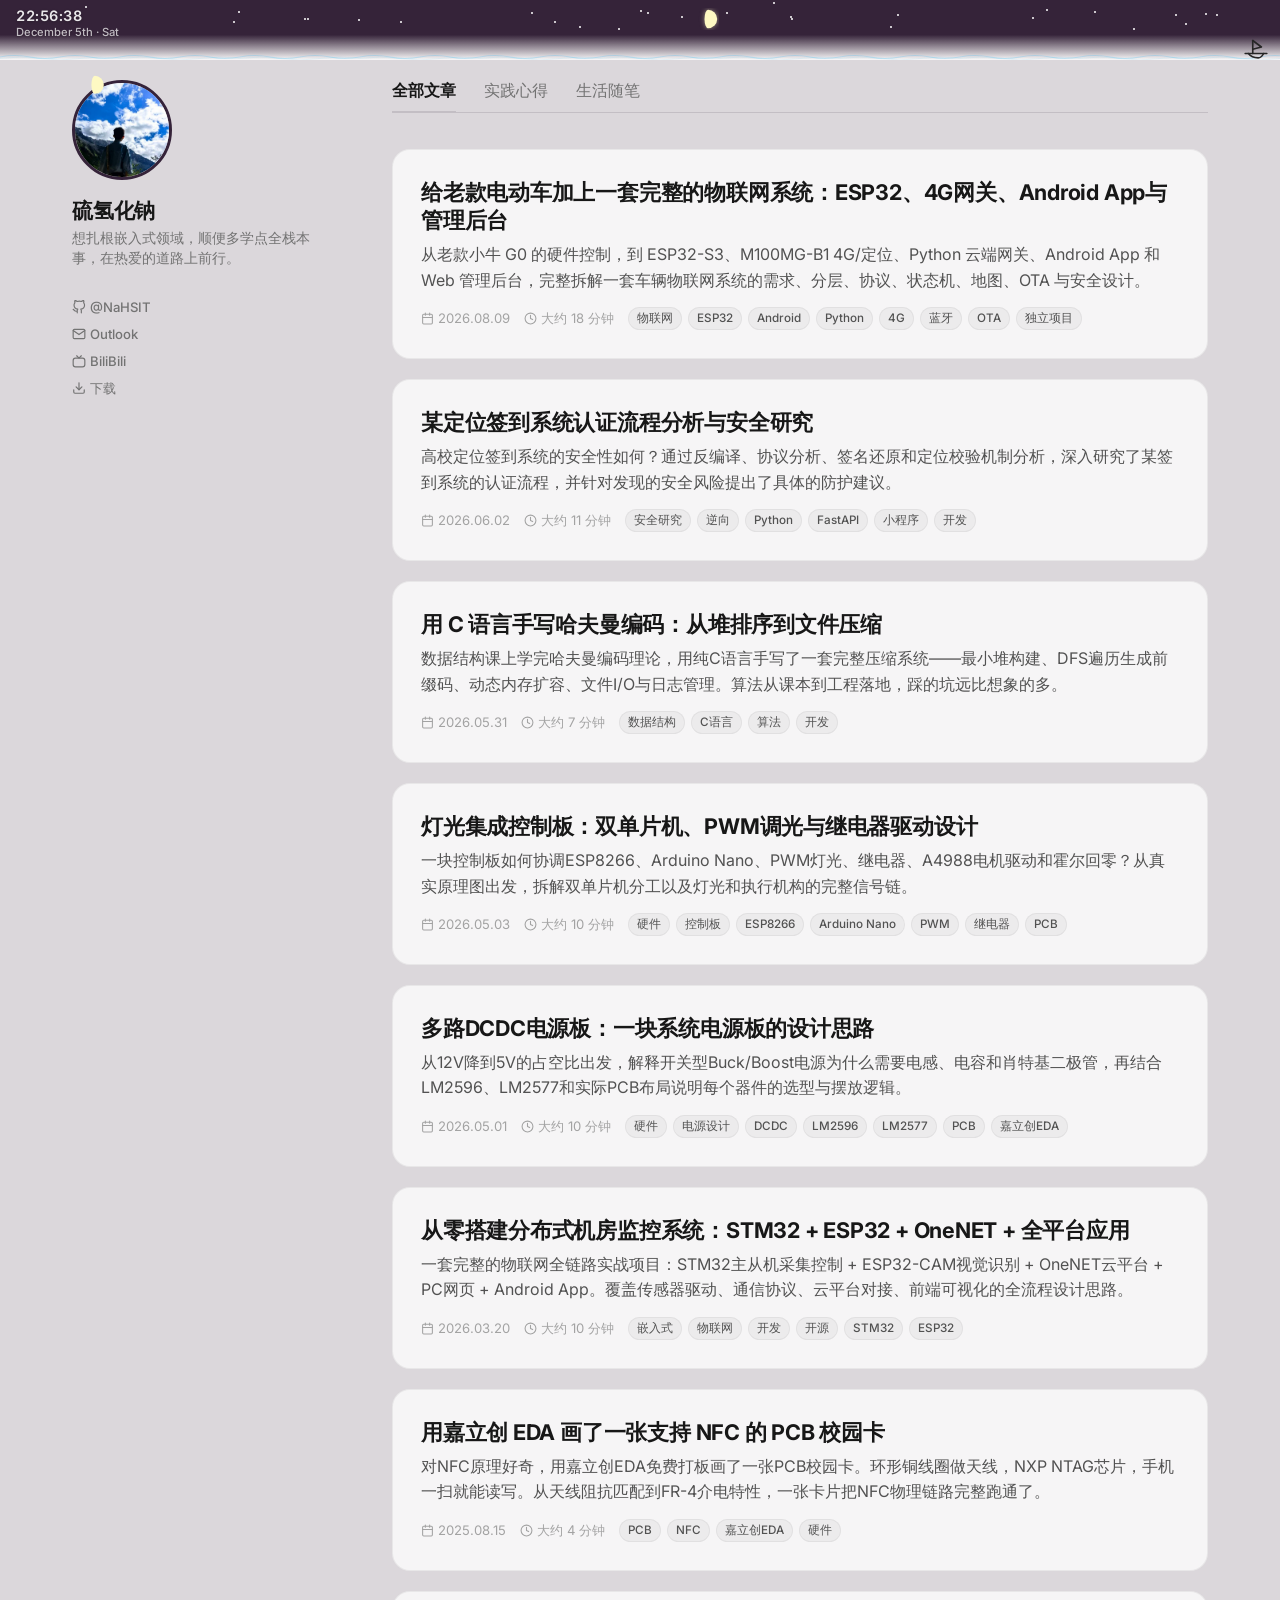
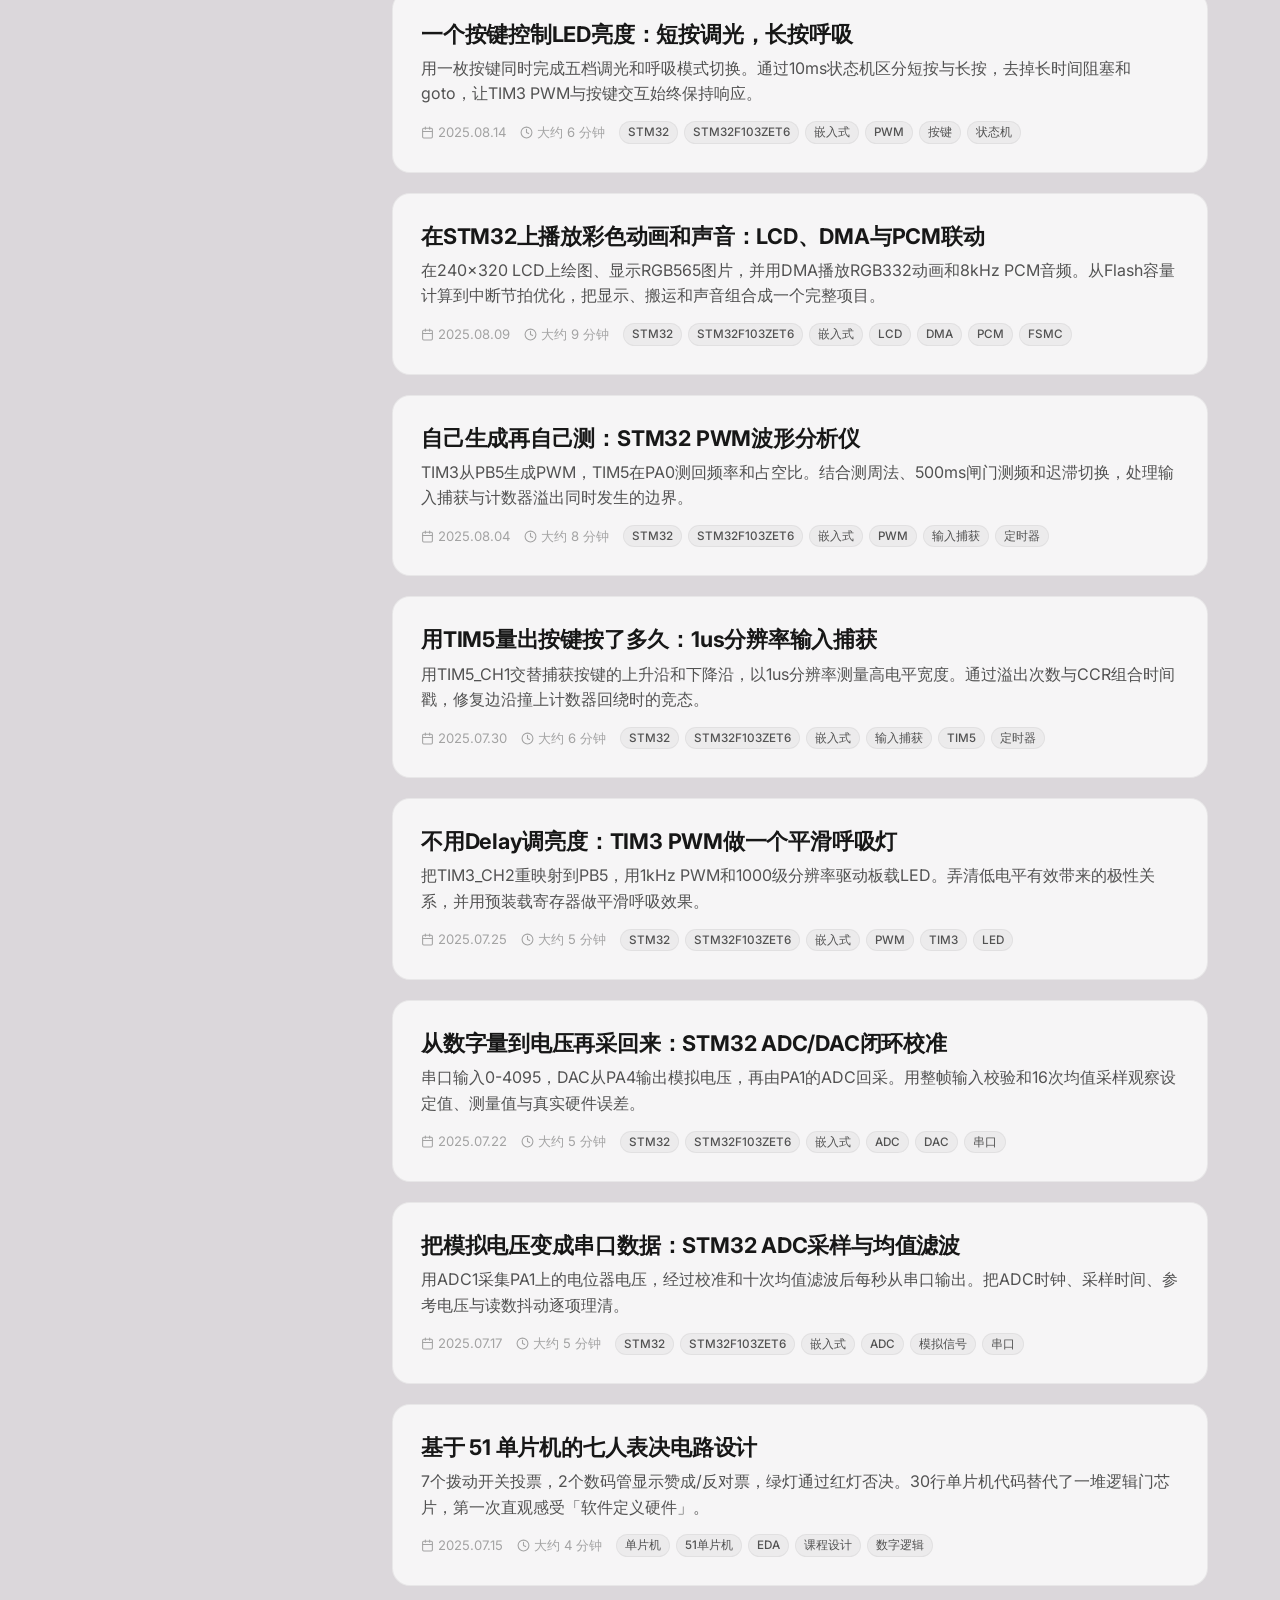
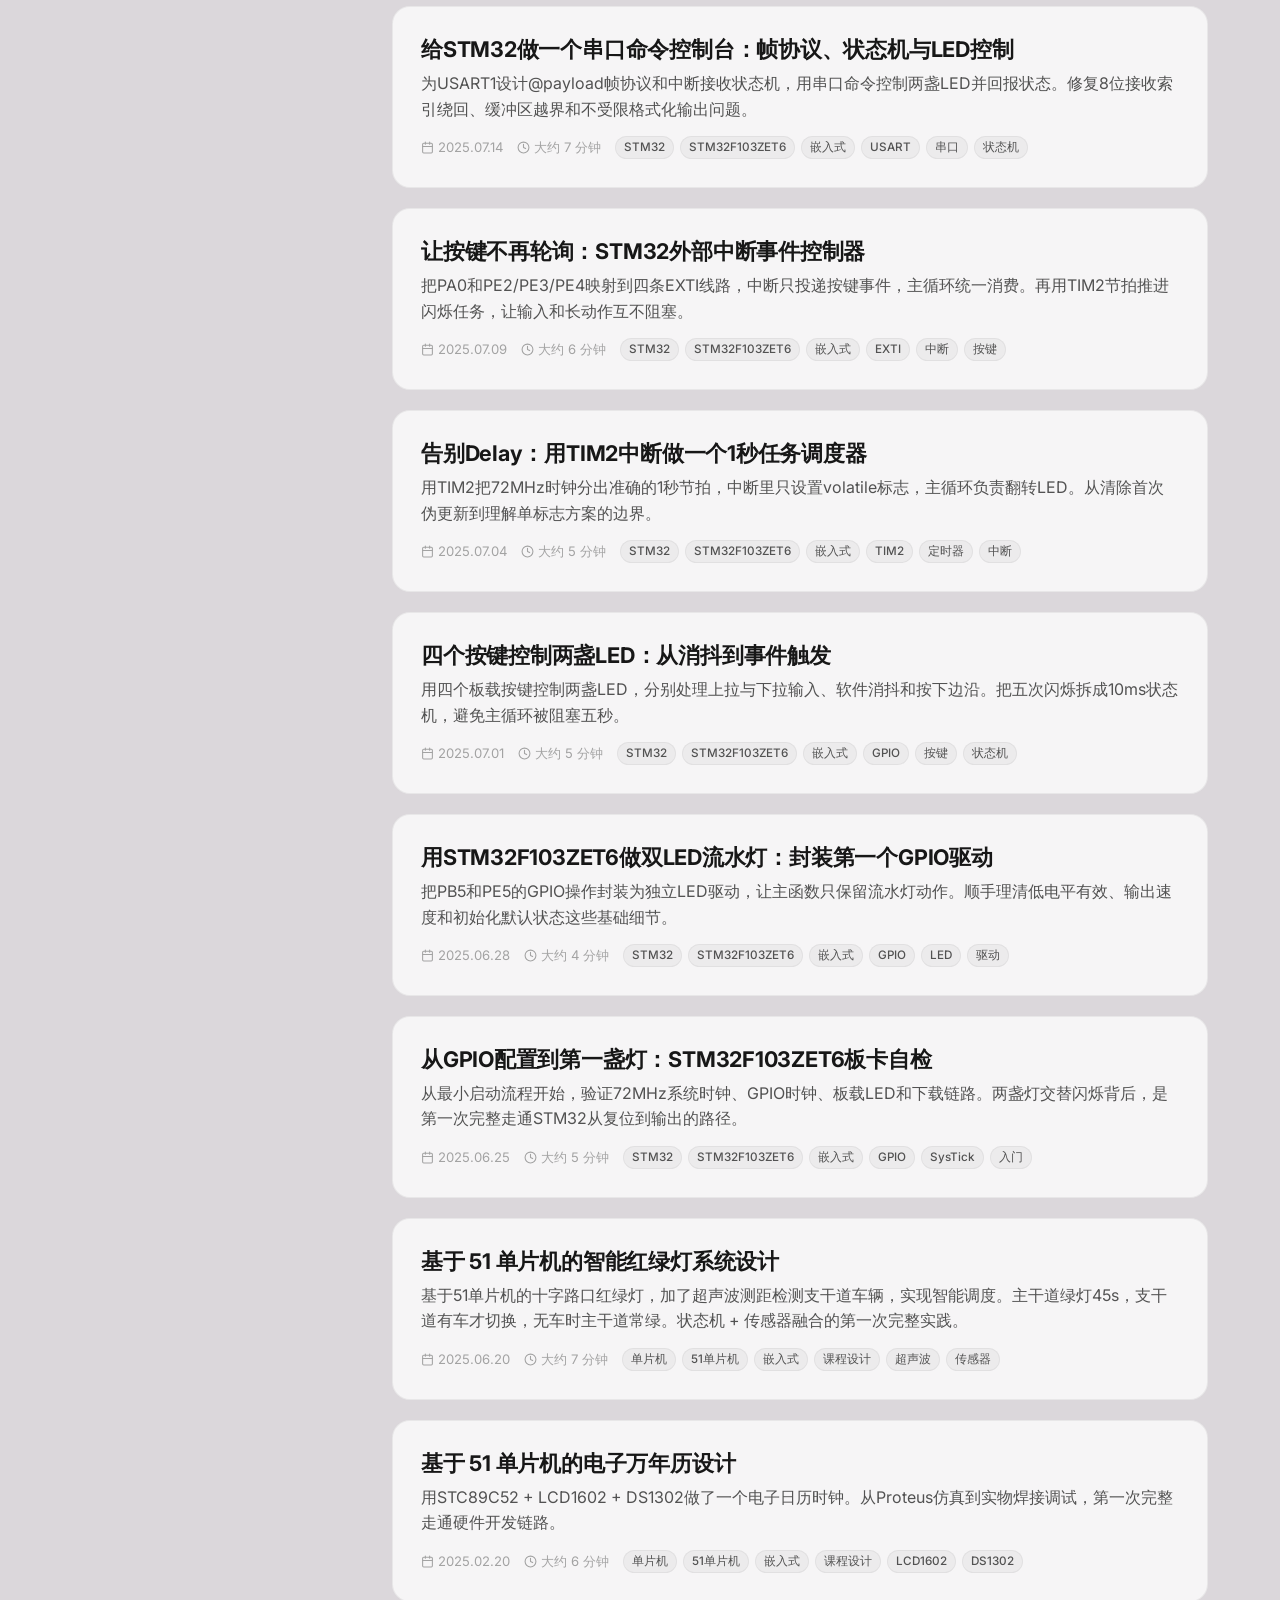
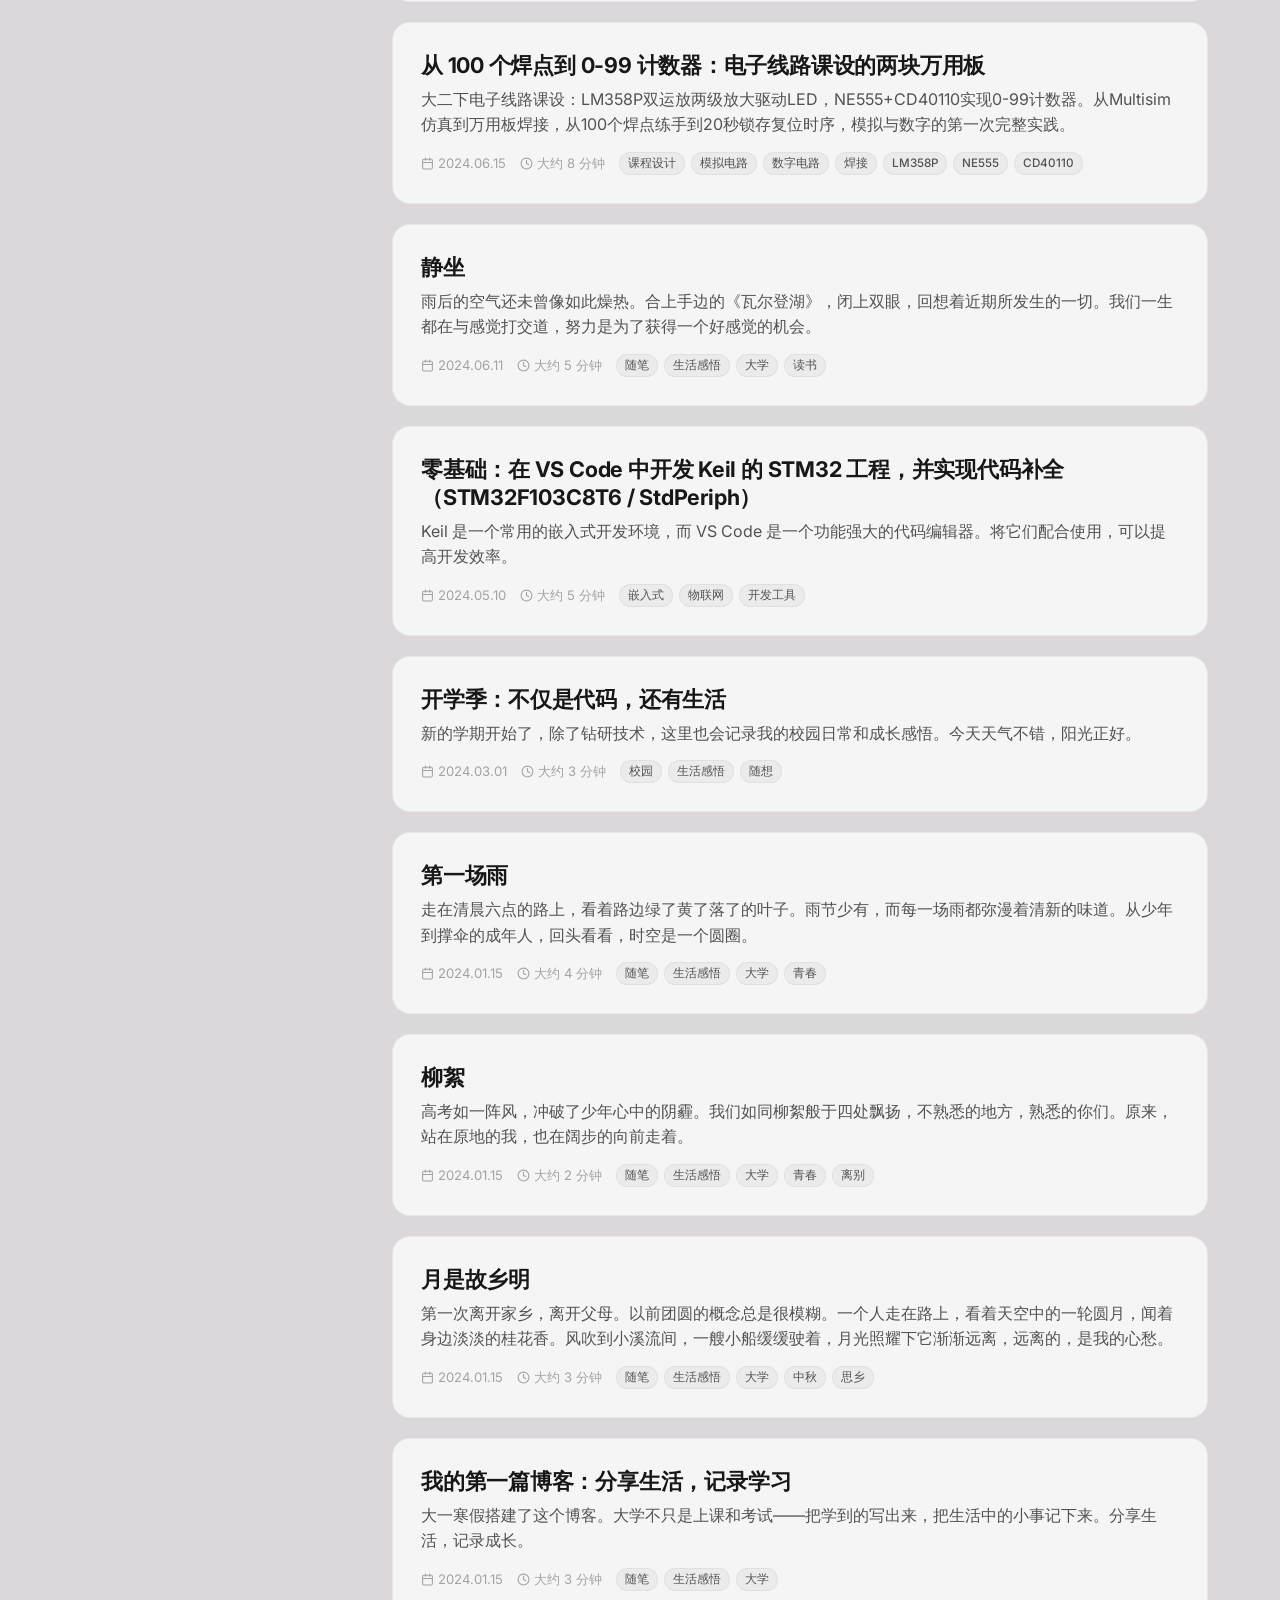
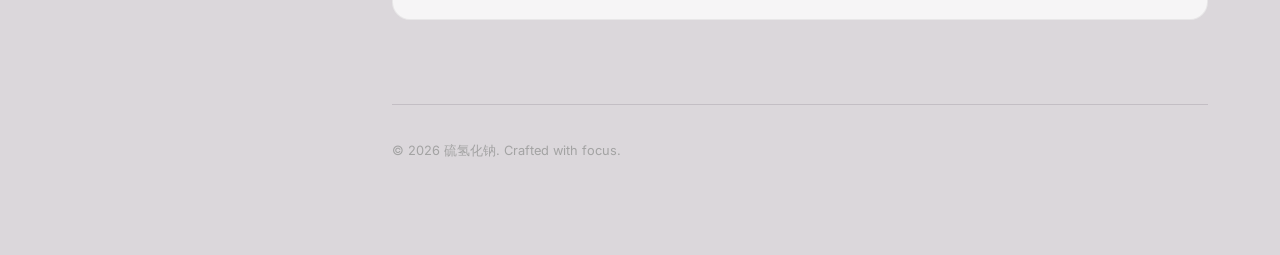
==== commit 38b8b4c0: "fix: add missing techTags keywords (安全研究/逆向/数据结构/独立项目/开发工具)" ====
--- a/index.html
+++ b/index.html
@@ -287,7 +287,7 @@
             let filteredPosts = allPosts;
             if (category === 'tech') {
                 // 定义属于“技术”的标签关键词
-                const techTags = ['单片机', '嵌入式', '物联网', '开发', '硬件', '焊接', '课程设计', '工具', '开源', 'PCB', 'C语言', '算法'];
+                const techTags = ['单片机', '嵌入式', '物联网', '开发', '硬件', '焊接', '课程设计', '工具', '开源', 'PCB', 'C语言', '算法', '安全研究', '逆向', '数据结构', '独立项目', '开发工具'];
                 filteredPosts = allPosts.filter(p => p.tags && p.tags.some(t => techTags.some(keyword => t.includes(keyword))));
             } else if (category === 'life') {
                 // 定义属于“生活”的标签关键词
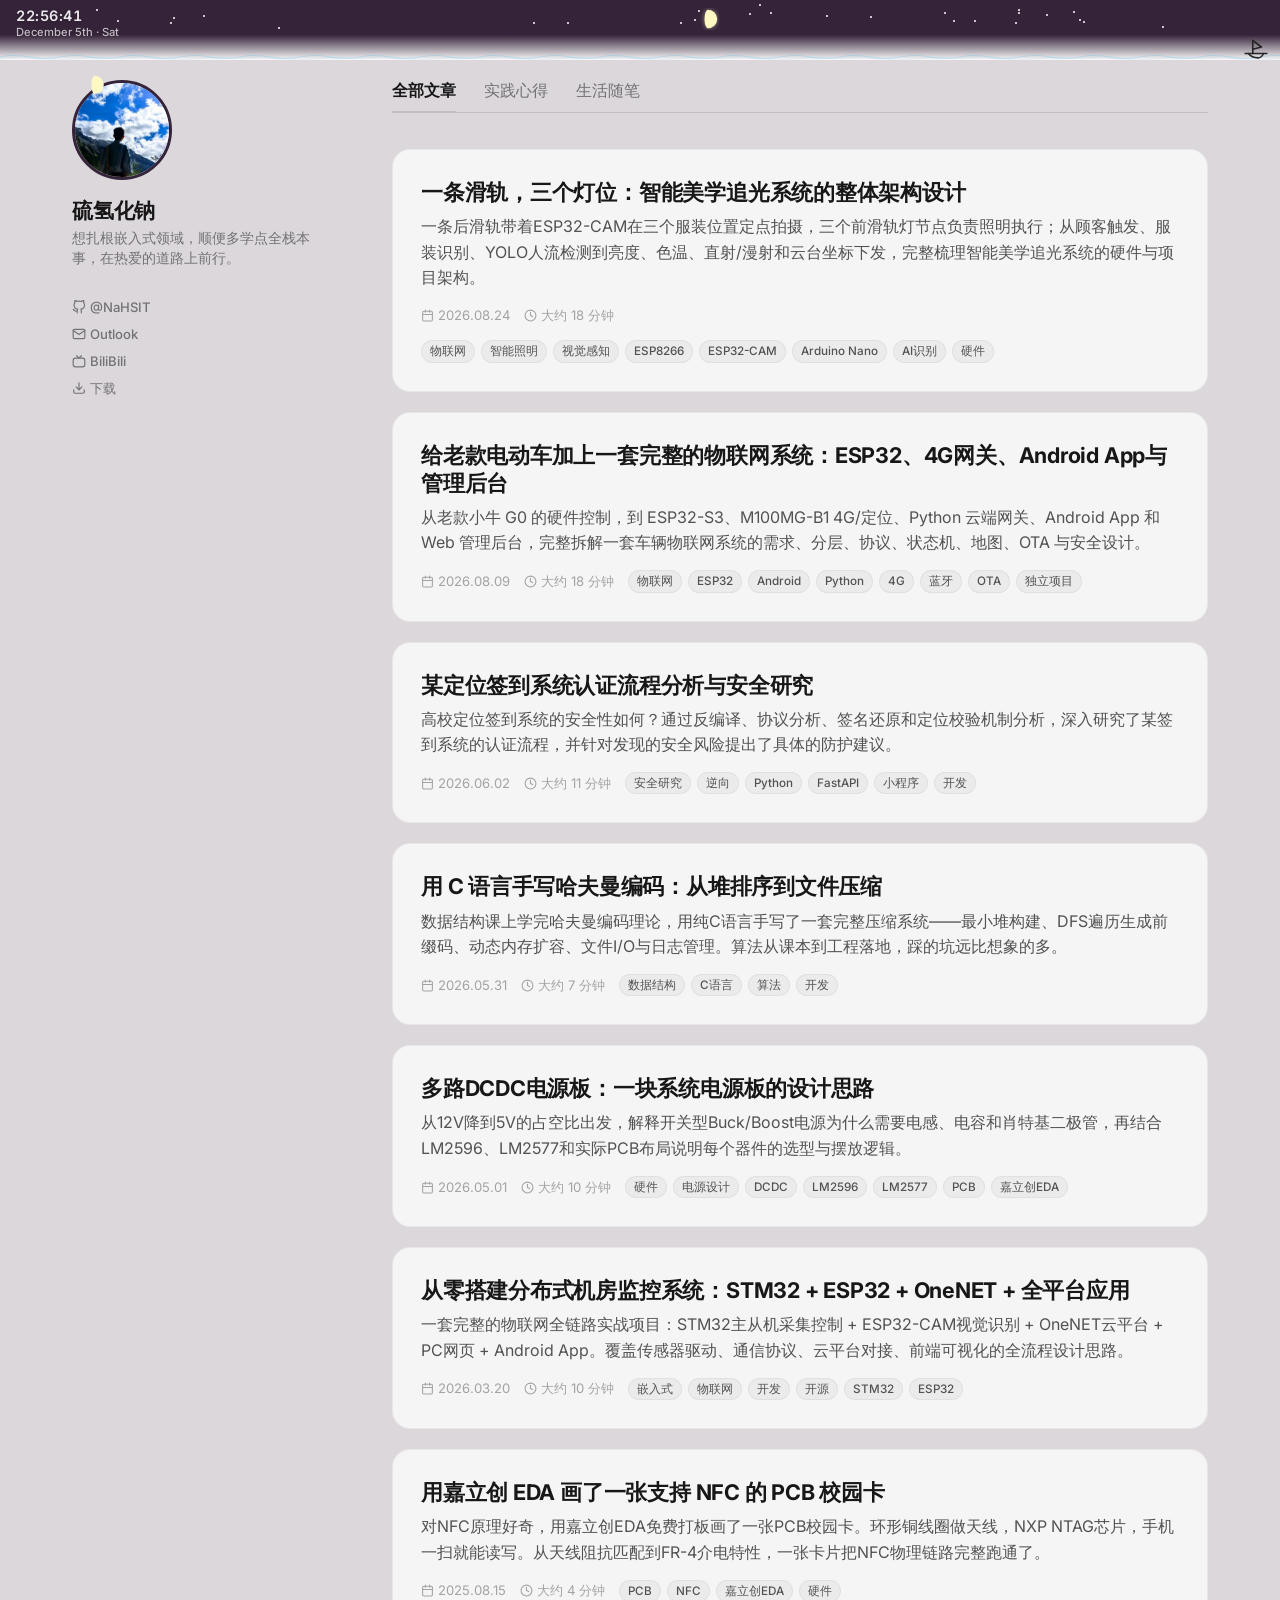
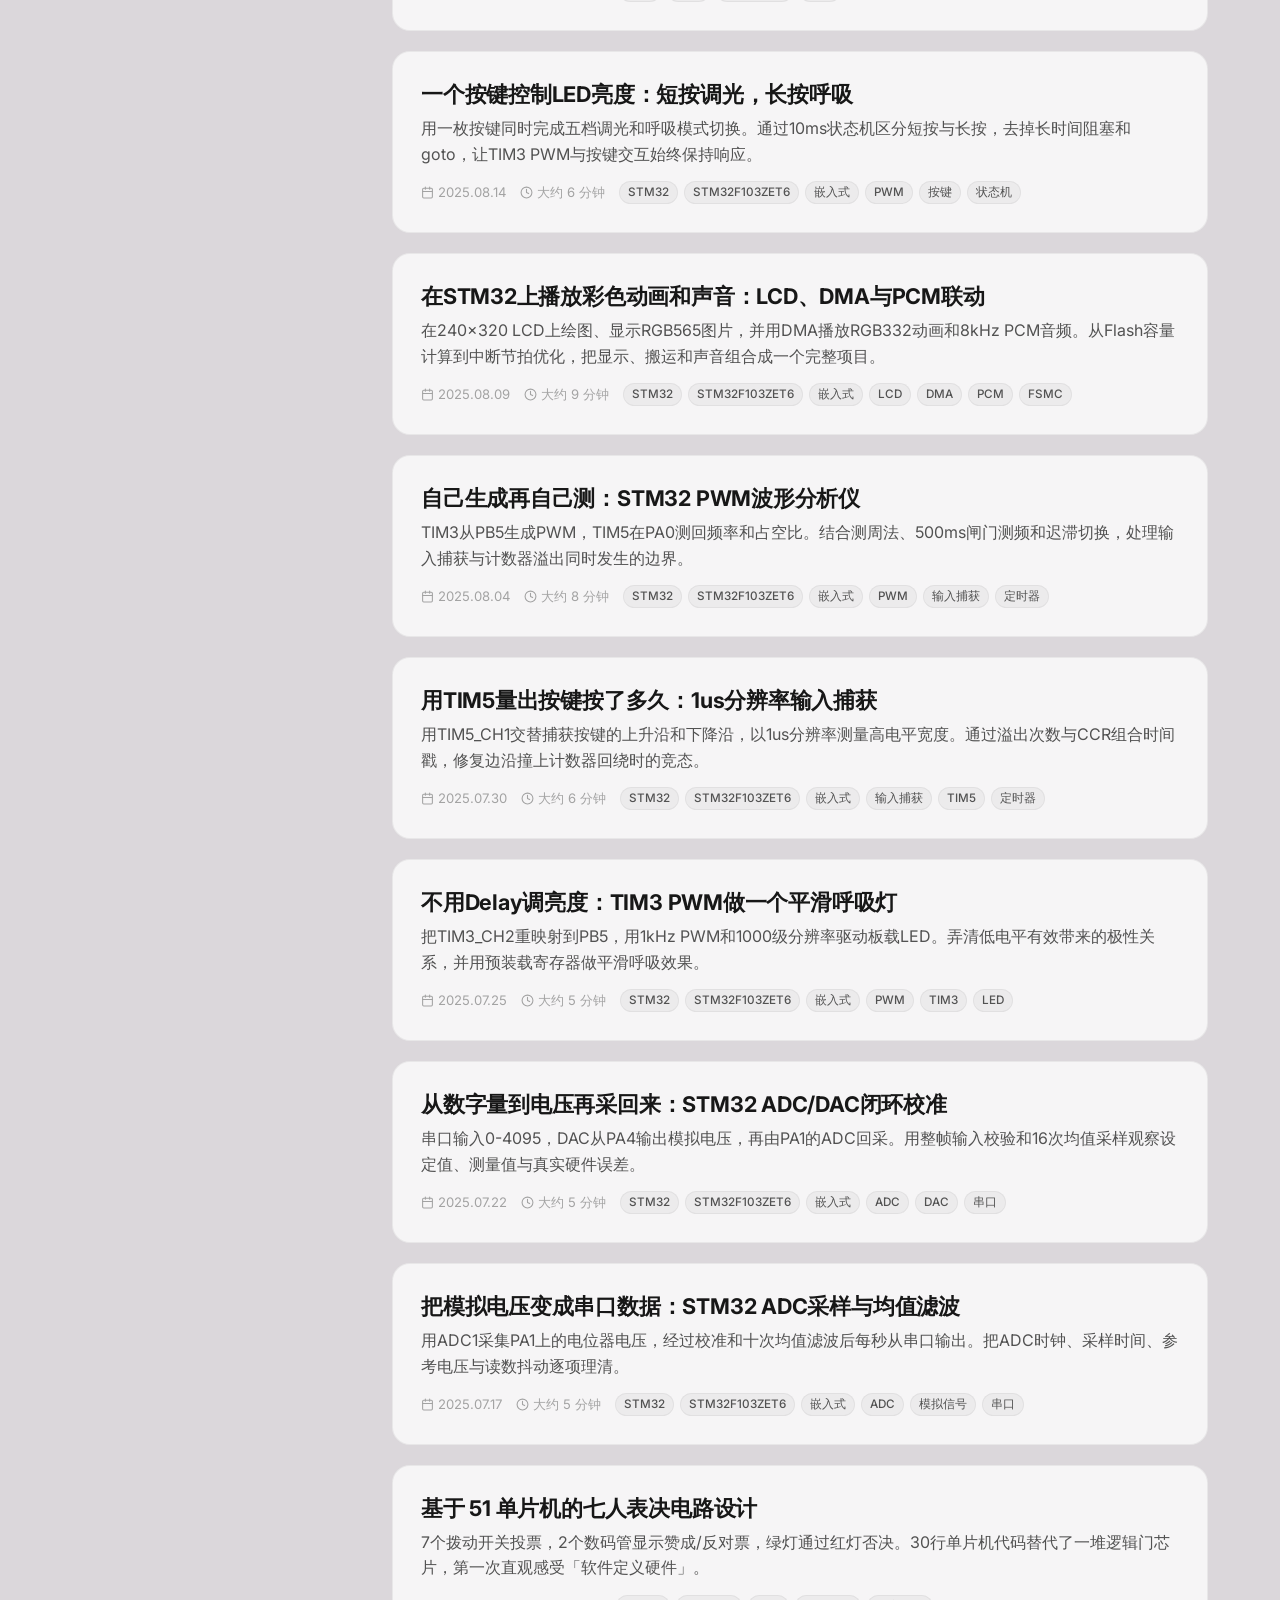
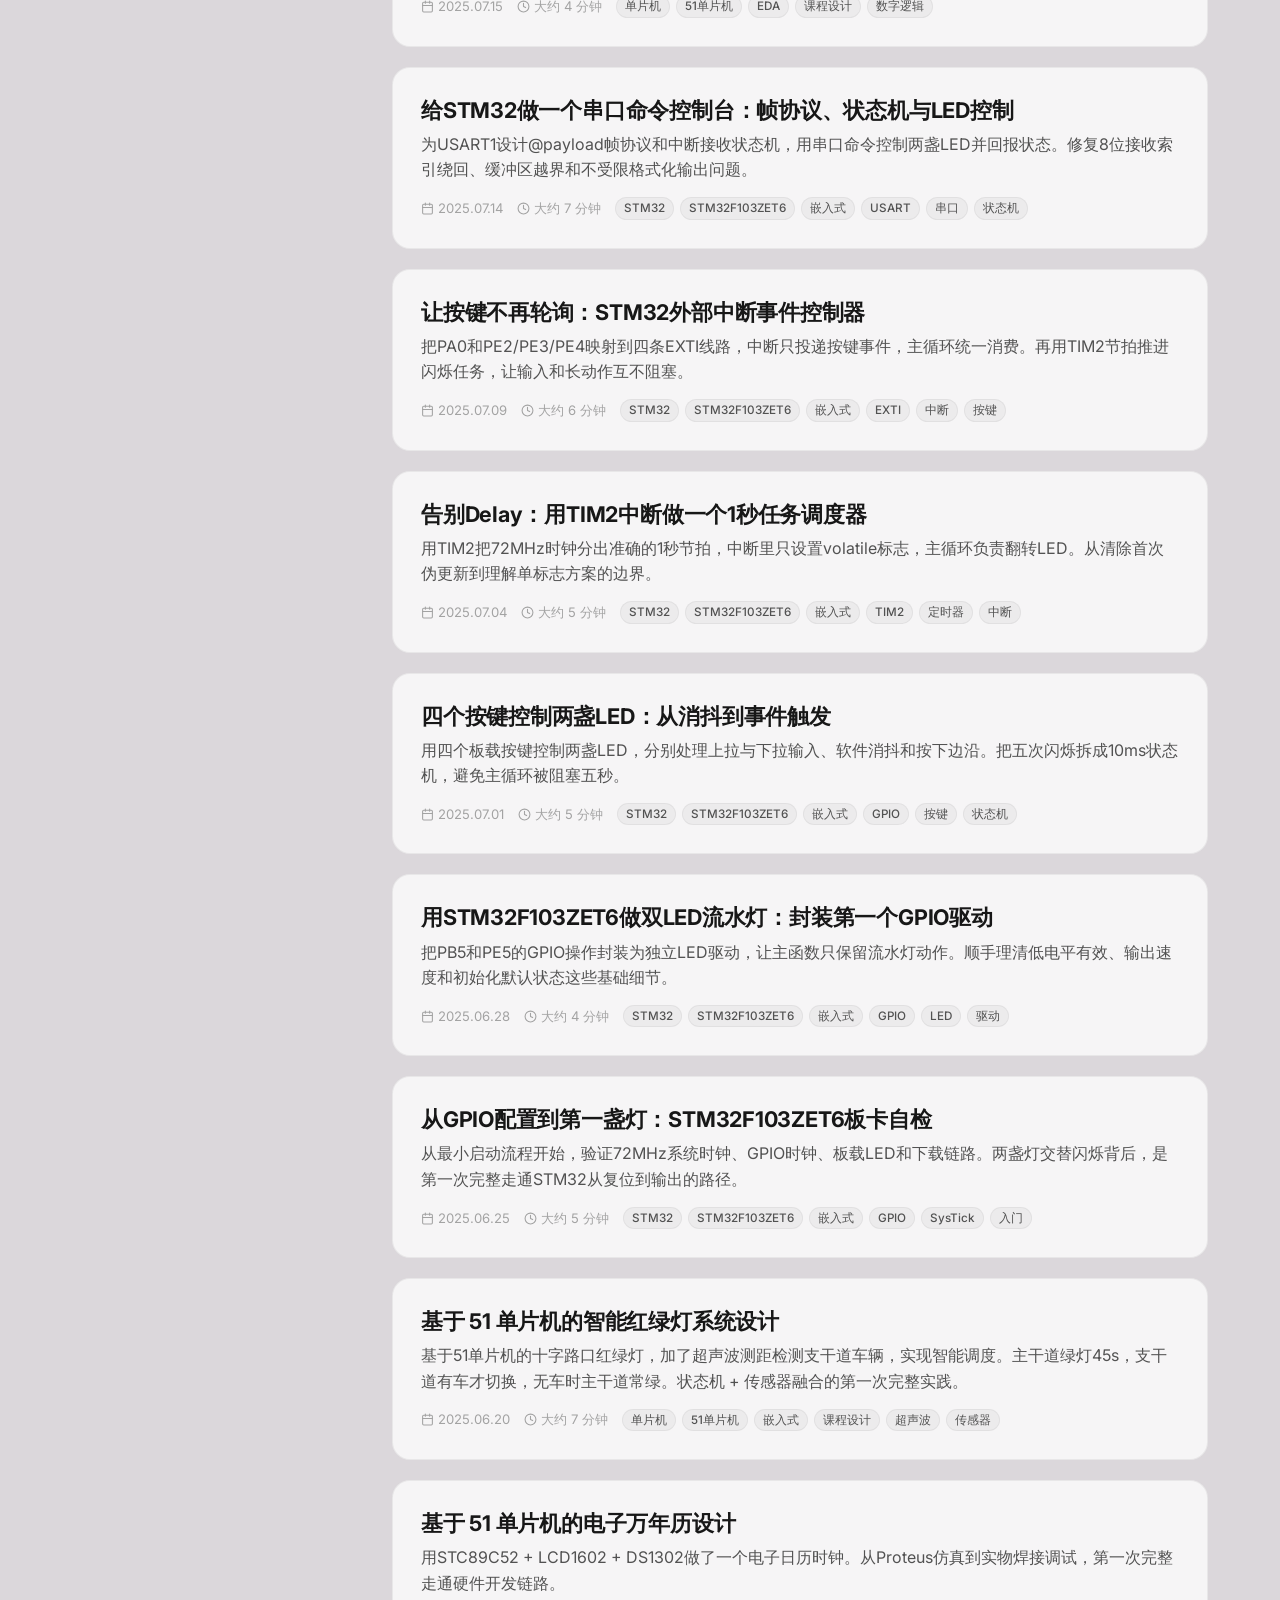
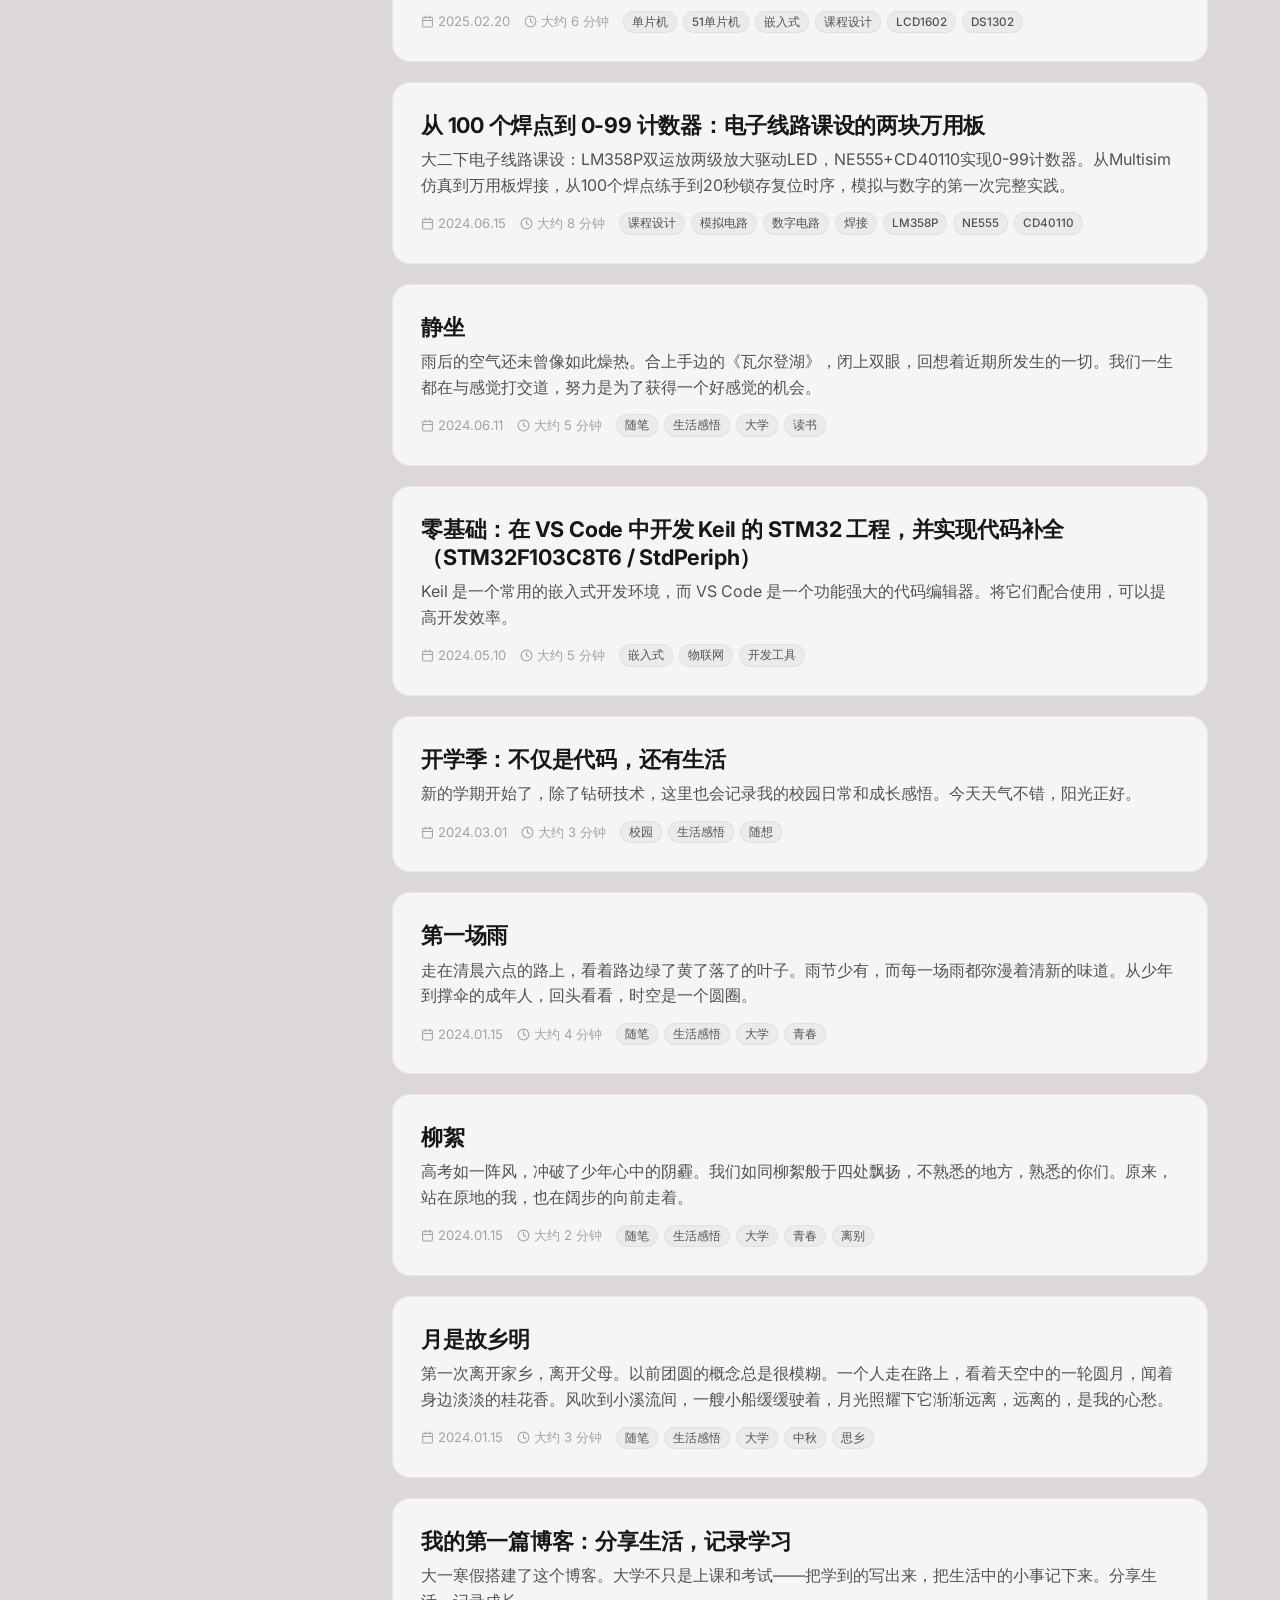
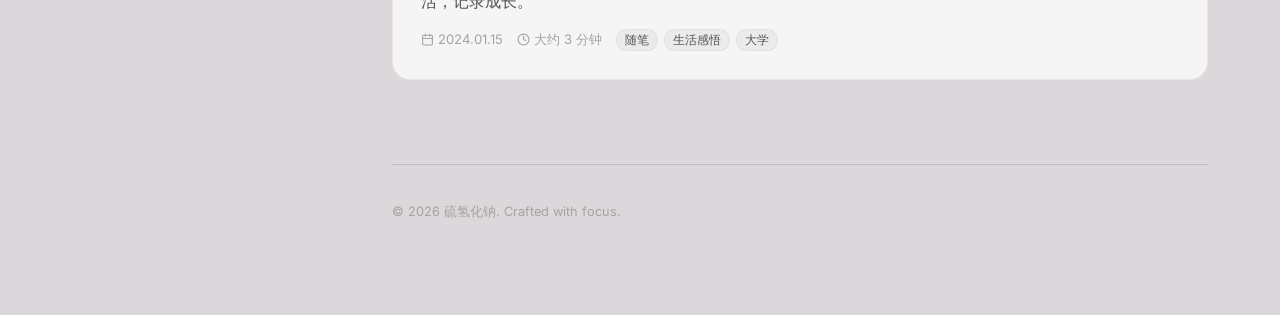
==== commit 83a77925: "优化文章目录式URL路由" ====
--- a/index.html
+++ b/index.html
@@ -267,7 +267,7 @@
                 var params = new URLSearchParams(window.location.search);
                 var initialPost = params.get('post');
                 if (/^[a-z0-9]+(?:-[a-z0-9]+)*$/.test(initialPost || '')) {
-                    window.location.replace('post.html?id=' + initialPost);
+                    window.location.replace(initialPost + '/');
                 }
             })
             .catch(function(error) {
@@ -303,7 +303,7 @@
             // 辅助函数：创建卡片 DOM 元素
             const createPostCard = (post, delayIndex) => {
                 const a = document.createElement('a');
-                a.href = `post.html?id=${post.id}`;
+                a.href = `${post.id}/`;
                 a.className = 'post-item';
                 a.style.animation = `fadeSlideUp 0.6s cubic-bezier(0.16, 1, 0.3, 1) forwards ${delayIndex * 0.1}s`;
                 
@@ -467,7 +467,7 @@
             });
         });
 
-        // ====== 文章卡片点击：缓存列表 DOM，导航到 post.html ======
+        // ====== 文章卡片点击：缓存列表 DOM，导航到文章目录URL ======
         document.getElementById('post-list').addEventListener('click', (e) => {
             const jumpLink = e.target.closest('.collection-jump-link');
             if (jumpLink) {
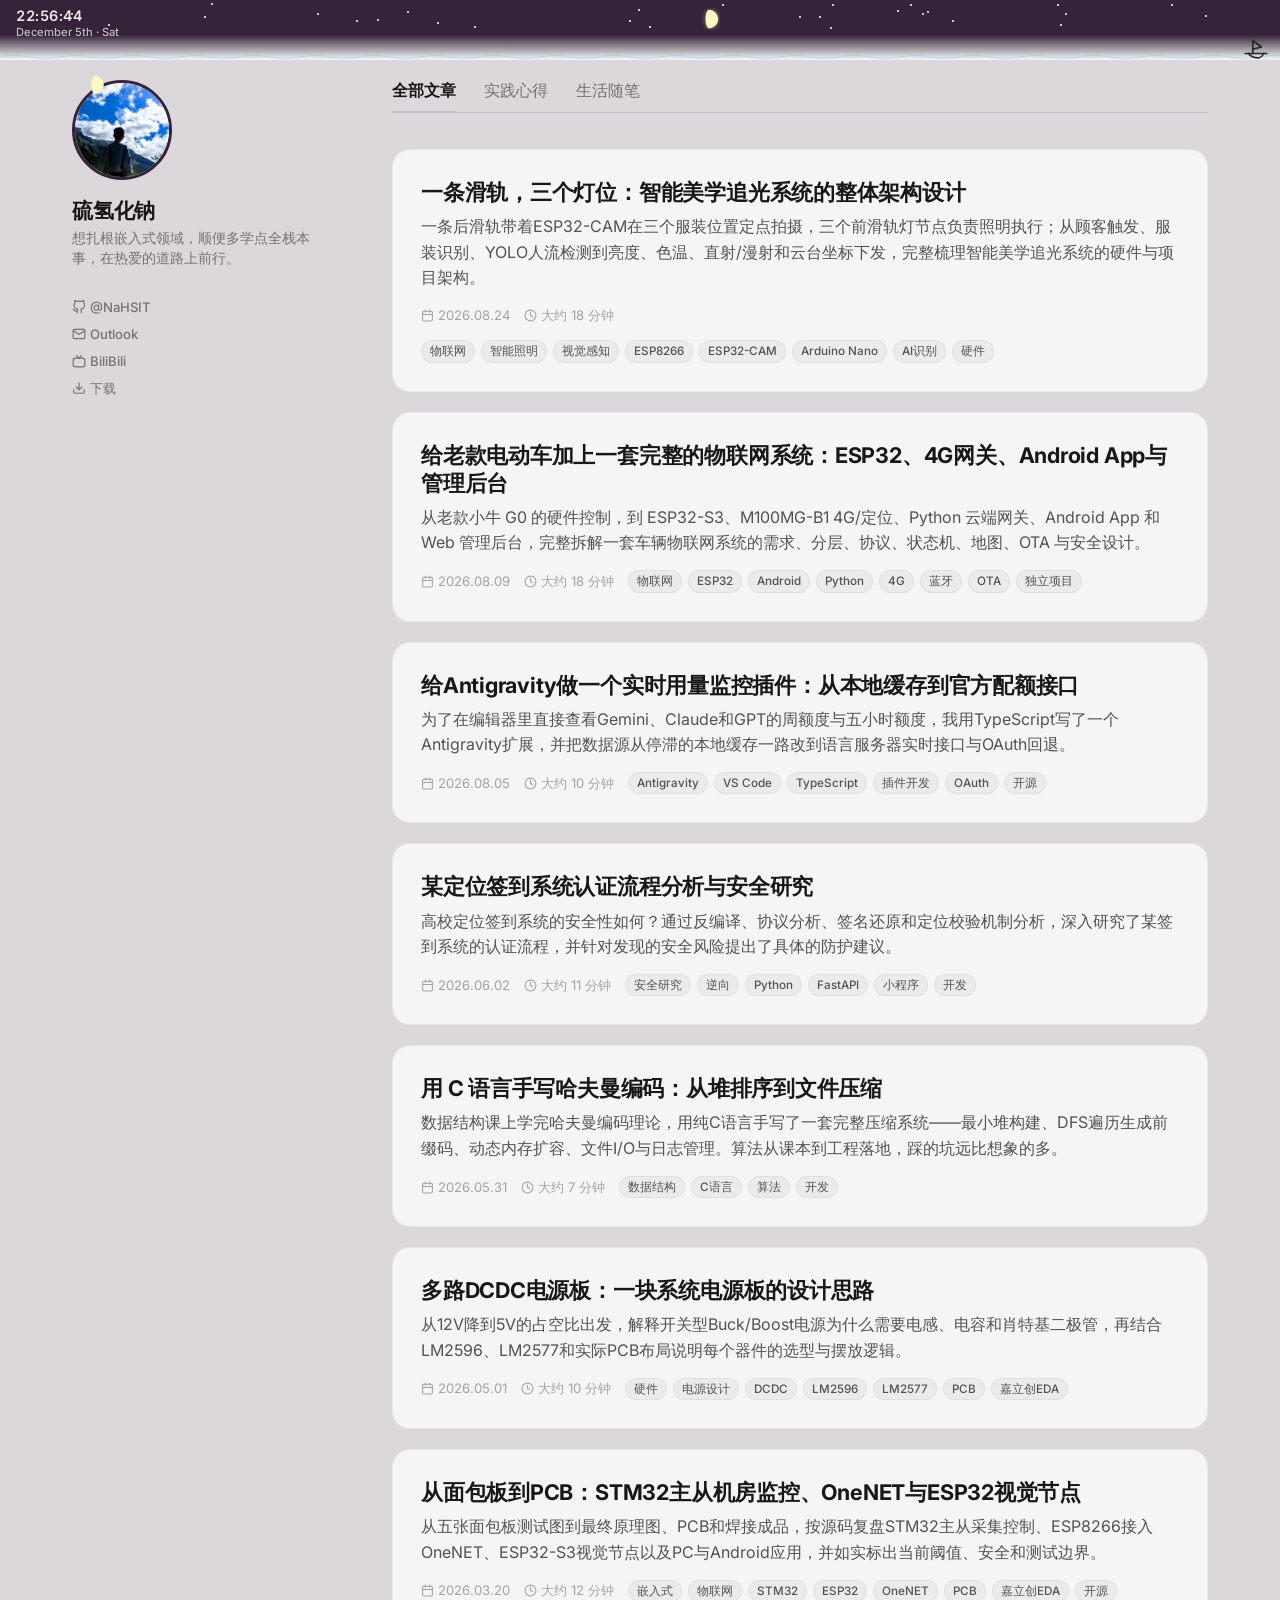
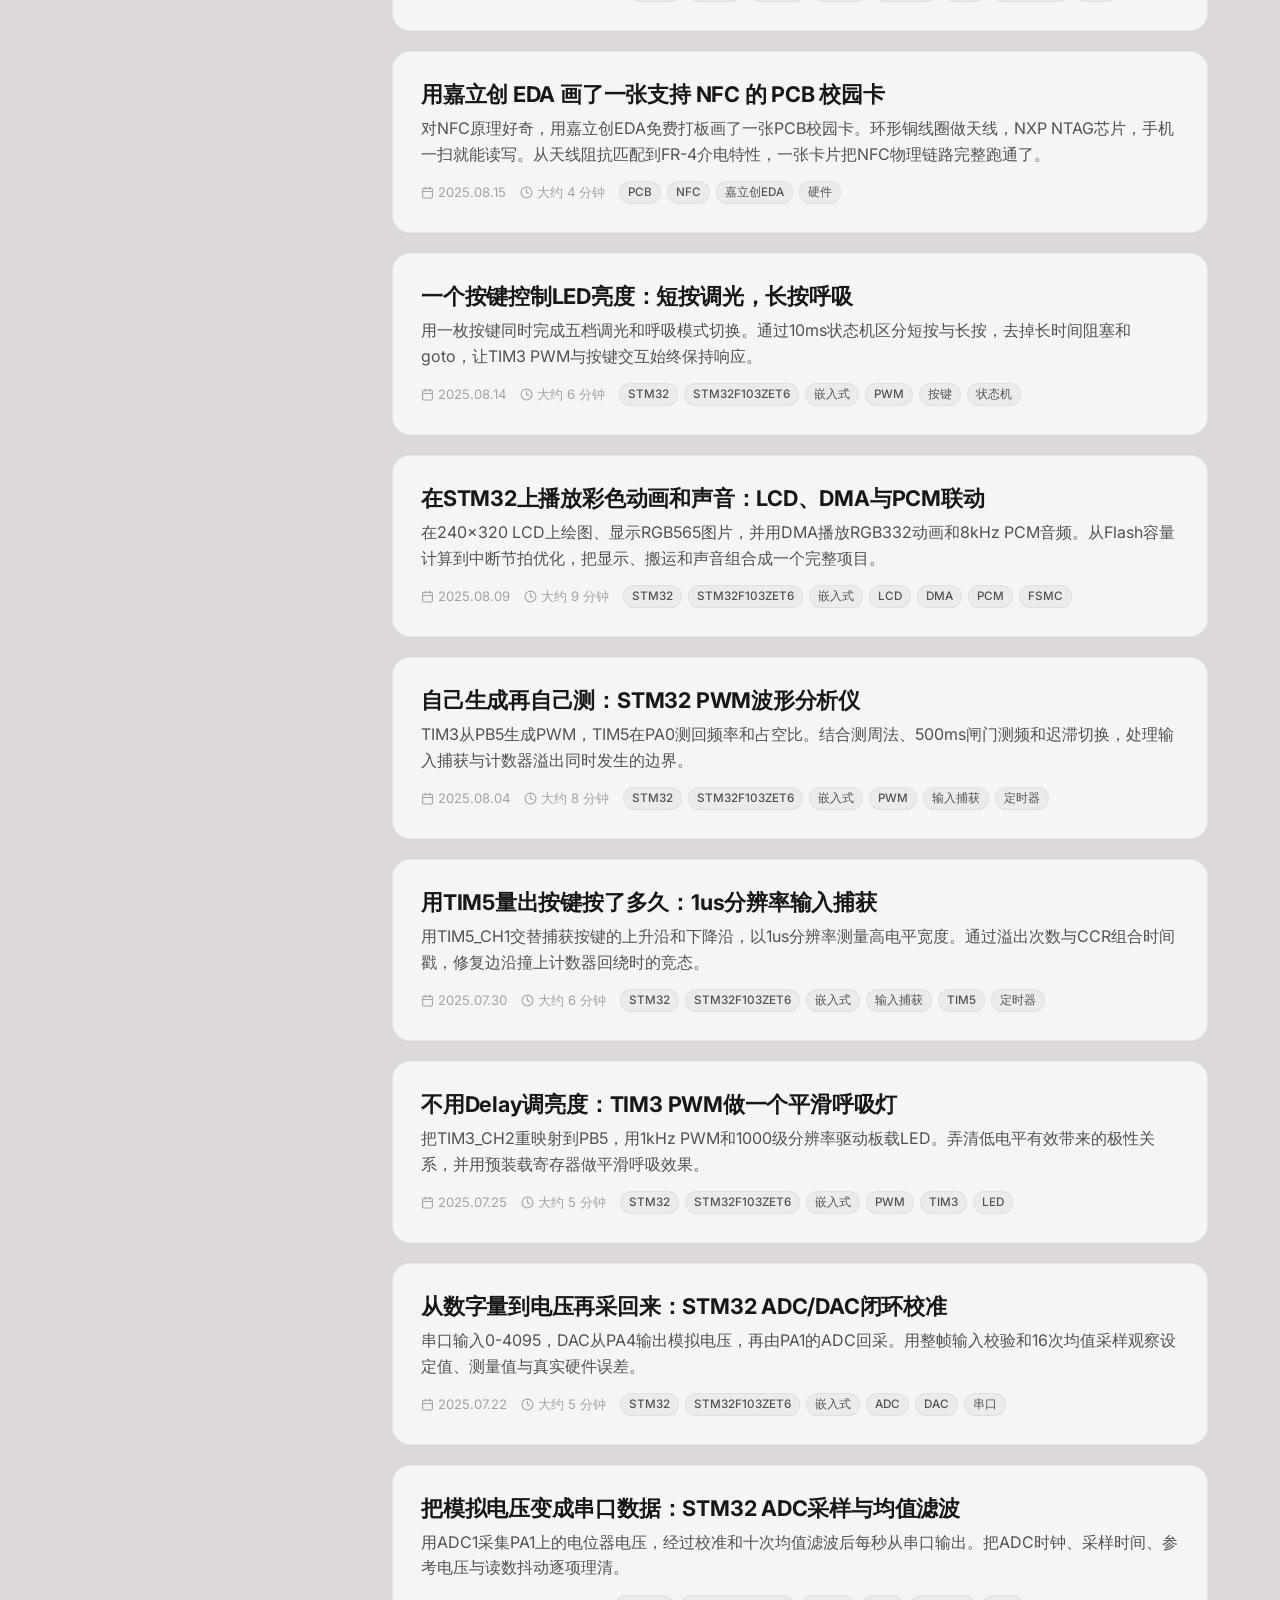
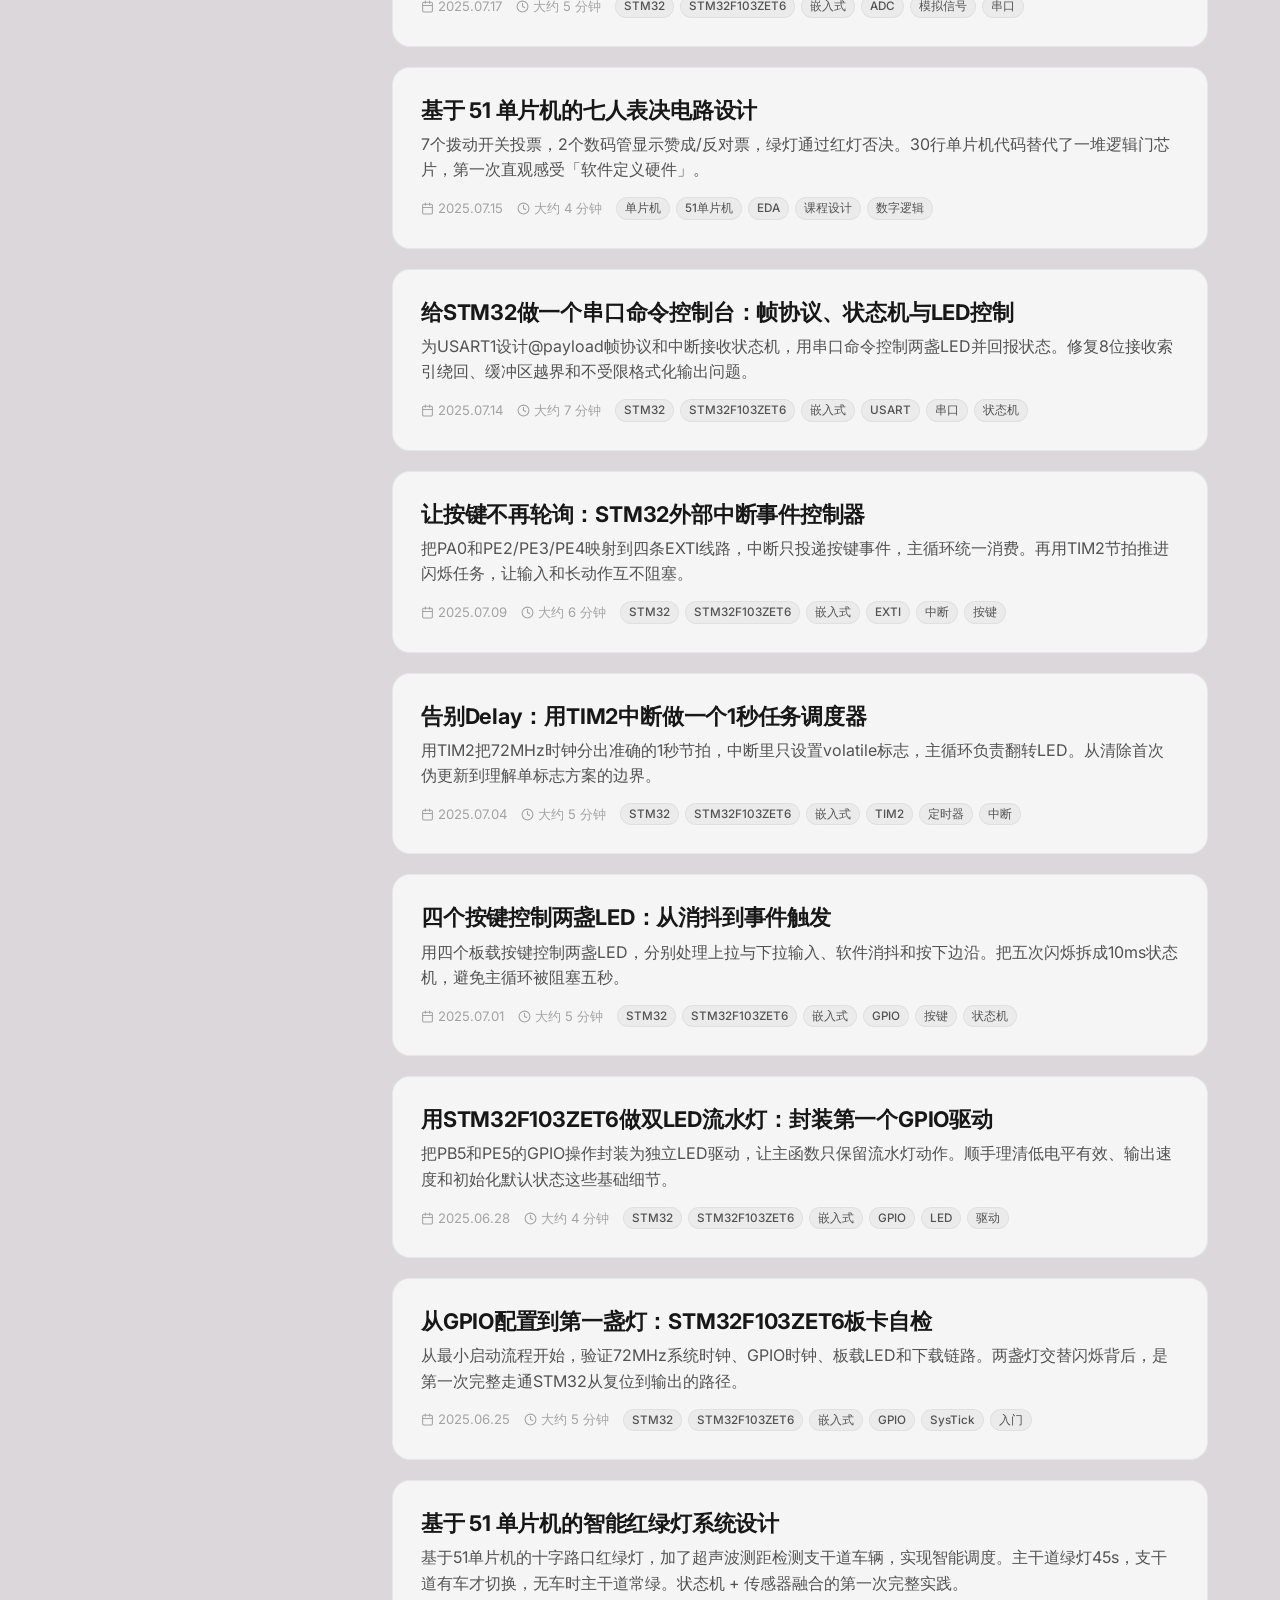
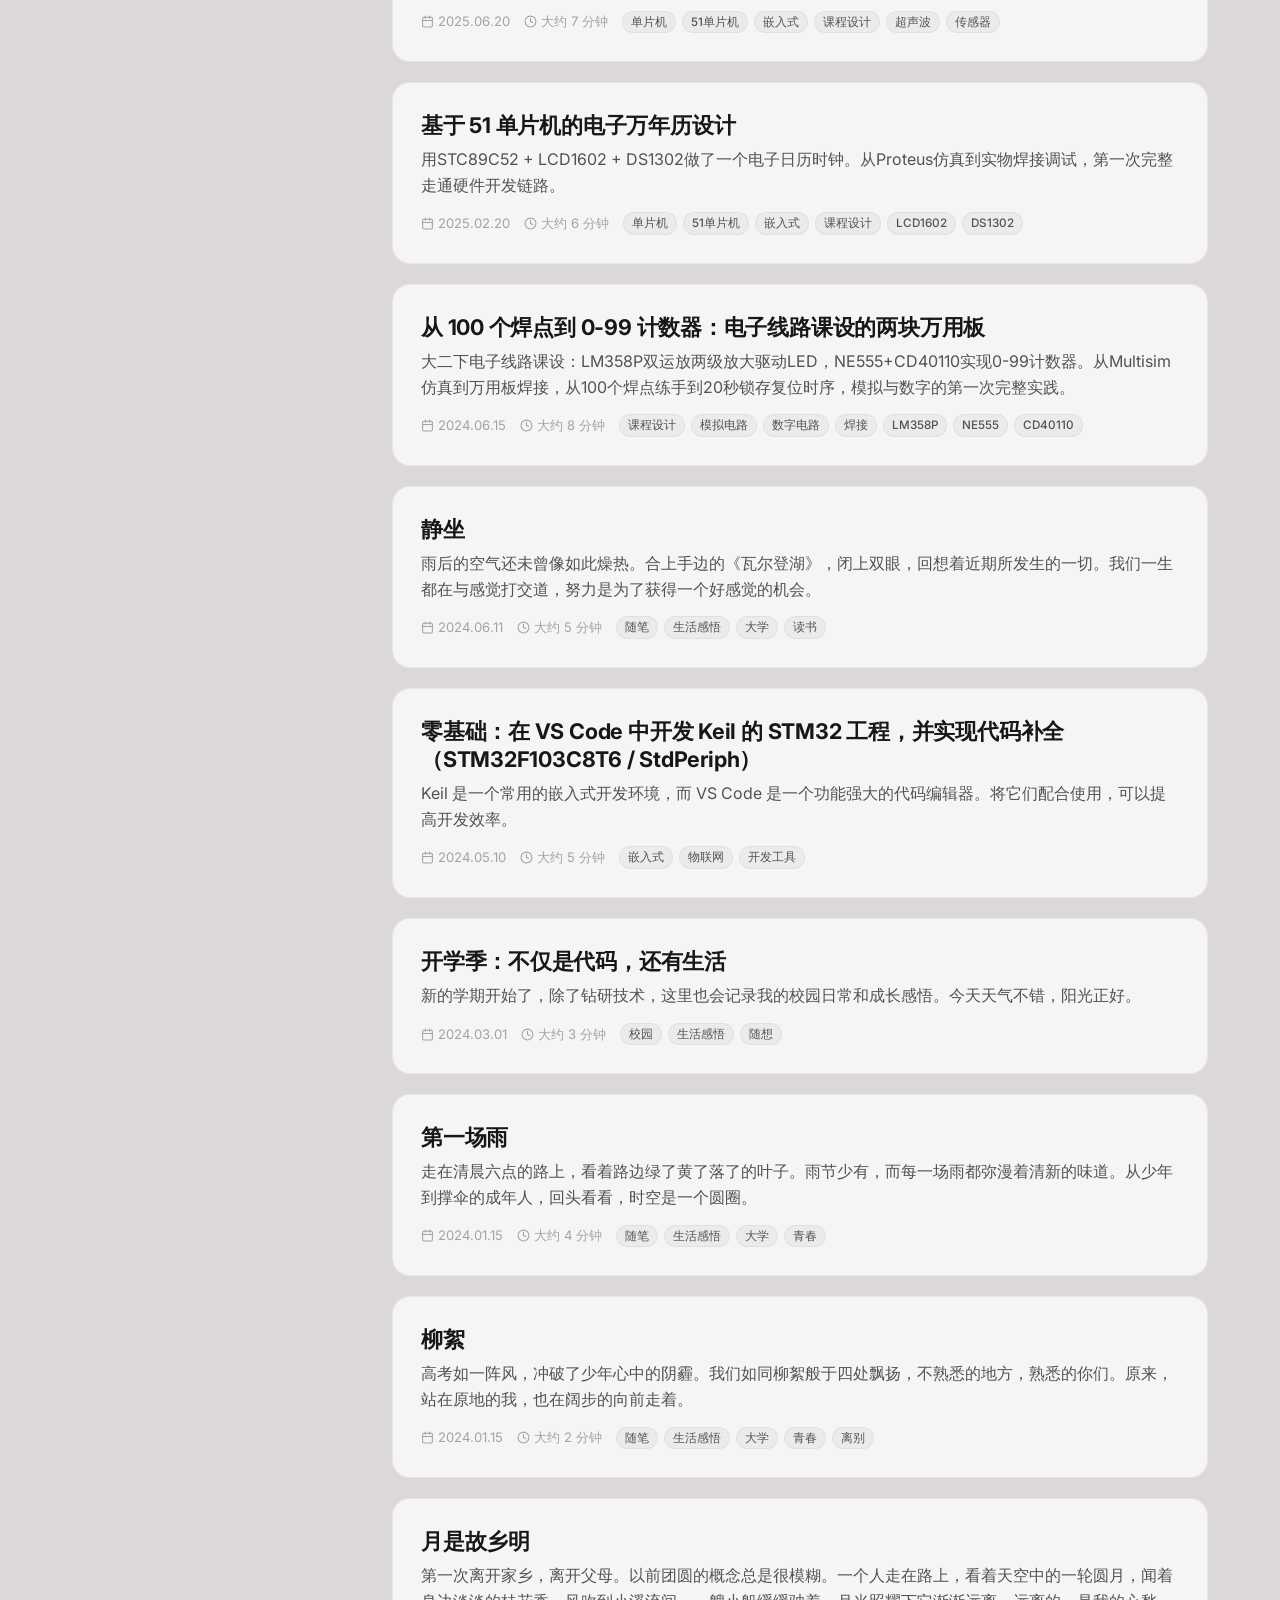
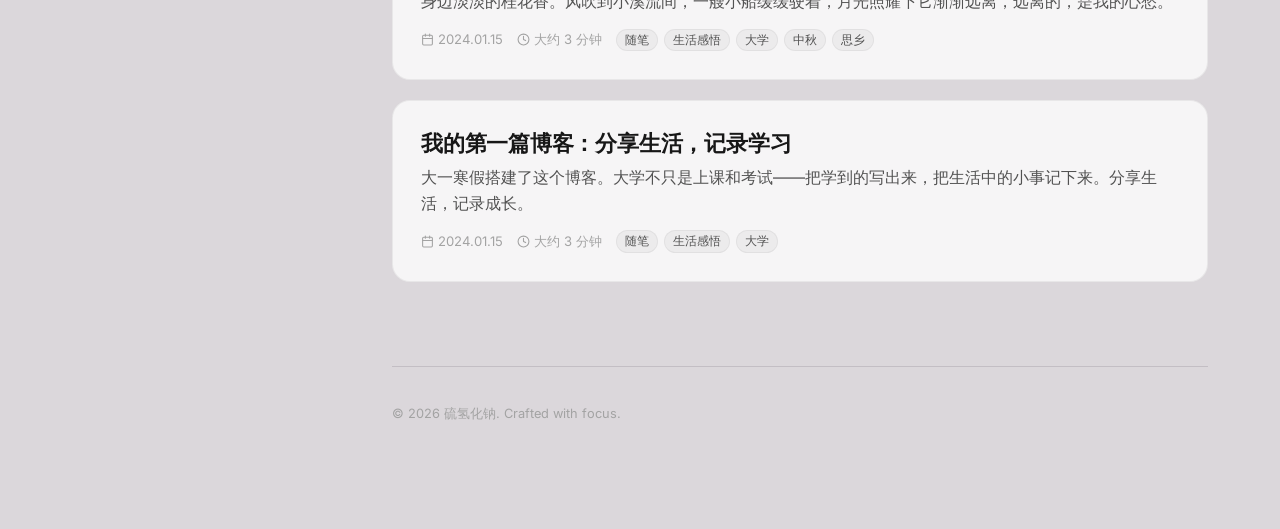
==== commit 4b25a15e: "perf: optimize article loading and harden navigation" ====
--- a/index.html
+++ b/index.html
@@ -6,7 +6,10 @@
     <title>硫氢化钠 - 行舟梦将至，采撷繁星愁</title>
     <!-- 网页标签图标 (Favicon) - 极简几何帆船与明显的弯月 (高空悬挂) -->
     <link rel="icon" type="image/svg+xml" href="data:image/svg+xml,%3Csvg xmlns='http://www.w3.org/2000/svg' viewBox='0 0 24 24' fill='none' stroke='%230f172a' stroke-width='1.5' stroke-linecap='round' stroke-linejoin='round'%3E%3Cpath d='M2 20 L22 20'/%3E%3Cpath d='M5 20 C5 20, 8 23, 14 23 C17 23, 19 20, 19 20'/%3E%3Cpath d='M9 20 L9 9'/%3E%3Cpath d='M9 9 L17 15 L9 17'/%3E%3Cpath d='M10 2 A 4 4 0 0 0 5 5 A 5 5 0 0 1 10 2'/%3E%3C/svg%3E">
-    <link rel="stylesheet" href="styles.css?v=20260809-formula">
+    <link rel="stylesheet" href="styles.css?v=20260905-performance">
+    <link rel="preconnect" href="https://fonts.googleapis.com">
+    <link rel="preconnect" href="https://fonts.gstatic.com" crossorigin>
+    <link rel="stylesheet" href="https://fonts.googleapis.com/css2?family=Inter:wght@400;500;600;700&display=swap">
 </head>
 <body class="home-page">
     <!-- 顶部进度条：日月轮转（时间驱动） -->
@@ -88,36 +91,48 @@
     </div>
 
     <script>
+// Storage can be unavailable or full; caching must never block navigation or reading.
+function optionalStorage(name) {
+    return {
+        getItem(key) { try { return window[name].getItem(key); } catch { return null; } },
+        setItem(key, value) { try { window[name].setItem(key, value); } catch {} },
+        removeItem(key) { try { window[name].removeItem(key); } catch {} }
+    };
+}
+const sessionStore = optionalStorage('sessionStorage');
         // iOS Safari 必须注册 touchstart 才能让 :active 伪类生效
         document.addEventListener('touchstart', function() {}, { passive: true });
 
         var allPosts = [];
         var _restoredFromBfcache = false;
-        var _pendingListRestore = sessionStorage.getItem('pendingListRestore') === '1';
-        var _cachedList = sessionStorage.getItem('cachedList');
-        var _cachedScrollY = sessionStorage.getItem('cachedScrollY');
-        var _cachedTab = sessionStorage.getItem('cachedTab');
-        var _cachedSignature = sessionStorage.getItem('cachedPostsSignature');
+        var _pendingListRestore = sessionStore.getItem('pendingListRestore') === '1';
+        var _cachedList = sessionStore.getItem('cachedList');
+        var _cachedScrollY = sessionStore.getItem('cachedScrollY');
+        var _cachedTab = sessionStore.getItem('cachedTab');
+        var _cachedSignature = sessionStore.getItem('cachedPostsSignature');
         var _listCacheVersion = 'collection-jump-nav-v1';
-        var _cachedListVersion = sessionStorage.getItem('cachedListVersion');
-        var _currentCategory = _cachedTab || sessionStorage.getItem('indexTab') || 'all';
+        var _cachedListVersion = sessionStore.getItem('cachedListVersion');
+        var _currentCategory = _cachedTab || sessionStore.getItem('indexTab') || 'all';
         if (!['all', 'tech', 'life'].includes(_currentCategory)) _currentCategory = 'all';
 
         // DOM 结构升级后不复用旧缓存，避免返回时缺少合集导航。
         if (_cachedList && _cachedListVersion !== _listCacheVersion) {
             _cachedList = null;
             _pendingListRestore = false;
-            sessionStorage.removeItem('pendingListRestore');
-            sessionStorage.removeItem('cachedList');
-        }
-
+            sessionStore.removeItem('pendingListRestore');
+            sessionStore.removeItem('cachedList');
+        }
+
+        var _listRestored = false;
         function restoreListFromCache() {
             if (!_pendingListRestore || !_cachedList) return false;
+            if (_listRestored) return true;
 
             var listEl = document.getElementById('post-list');
             if (!listEl) return false;
 
             listEl.innerHTML = _cachedList;
+            _listRestored = true;
             listEl.querySelectorAll('.post-item, .collection-header').forEach(function(el) {
                 el.style.animation = 'none';
                 el.style.opacity = '1';
@@ -147,7 +162,7 @@
                 }
             }
 
-            restoreListFromCache();
+            if (!e.persisted) restoreListFromCache();
         });
 
         function getPostsSignature(category) {
@@ -182,6 +197,7 @@
 
         function setActiveCollection(targetId, centerLink) {
             var hasChanged = _activeCollectionId !== targetId;
+            if (!hasChanged) return;
             _activeCollectionId = targetId;
             var links = document.querySelectorAll('.collection-jump-link');
             links.forEach(function(link) {
@@ -222,7 +238,7 @@
 
         function setupCollectionNavigation() {
             _collectionHeaders = Array.from(document.querySelectorAll('.collection-header[data-collection-section]'));
-            if (_collectionHeaders.length === 0) _activeCollectionId = '';
+            _activeCollectionId = '';
             requestCollectionNavigationUpdate();
         }
 
@@ -239,8 +255,8 @@
         }
 
         // ====== 后台拉最新数据，静默更新（用户无感知） ======
-        fetch('posts.json?t=' + new Date().getTime())
-            .then(function(response) { return response.json(); })
+        fetch('/posts.json', { cache: 'no-cache' })
+            .then(function(response) { if (!response.ok) throw new Error('文章索引加载失败'); return response.json(); })
             .then(function(posts) {
                 allPosts = posts;
                 allPosts.sort(function(a, b) { return new Date(b.date) - new Date(a.date); });
@@ -250,14 +266,13 @@
                 setActiveTab(_currentCategory);
                 if (_cachedList) {
                     var latestSignature = getPostsSignature(_currentCategory);
-                    if (_cachedSignature && _cachedSignature !== latestSignature) {
+                    if (!_pendingListRestore || _cachedSignature !== latestSignature) {
                         renderPosts(_currentCategory);
                     }
-                    restoreListFromCache();
-                    sessionStorage.removeItem('pendingListRestore');
-                    sessionStorage.removeItem('cachedList');
-                    sessionStorage.removeItem('cachedScrollY');
-                    sessionStorage.removeItem('cachedPostsSignature');
+                    sessionStore.removeItem('pendingListRestore');
+                    sessionStore.removeItem('cachedList');
+                    sessionStore.removeItem('cachedScrollY');
+                    sessionStore.removeItem('cachedPostsSignature');
                     _pendingListRestore = false;
                     _cachedList = null;
                 } else {
@@ -305,7 +320,7 @@
                 const a = document.createElement('a');
                 a.href = `${post.id}/`;
                 a.className = 'post-item';
-                a.style.animation = `fadeSlideUp 0.6s cubic-bezier(0.16, 1, 0.3, 1) forwards ${delayIndex * 0.1}s`;
+                a.style.animation = `fadeSlideUp 0.6s cubic-bezier(0.16, 1, 0.3, 1) forwards ${Math.min(delayIndex, 3) * 0.1}s`;
                 
                 let tagsHtml = '';
                 if (post.tags && post.tags.length > 0) {
@@ -410,7 +425,7 @@
                         <svg width="18" height="18" viewBox="0 0 24 24" fill="none" stroke="currentColor" stroke-width="2" stroke-linecap="round" stroke-linejoin="round"><path d="M4 19.5A2.5 2.5 0 0 1 6.5 17H20"></path><path d="M6.5 2H20v20H6.5A2.5 2.5 0 0 1 4 19.5v-15A2.5 2.5 0 0 1 6.5 2z"></path></svg>
                         合集：${collName}
                     `;
-                    header.style.animation = `fadeSlideUp 0.6s cubic-bezier(0.16, 1, 0.3, 1) forwards ${delayIndex * 0.1}s`;
+                    header.style.animation = `fadeSlideUp 0.6s cubic-bezier(0.16, 1, 0.3, 1) forwards ${Math.min(delayIndex, 3) * 0.1}s`;
                     collectionSections.appendChild(header);
                     delayIndex++;
 
@@ -432,7 +447,7 @@
                         <svg width="18" height="18" viewBox="0 0 24 24" fill="none" stroke="currentColor" stroke-width="2" stroke-linecap="round" stroke-linejoin="round"><line x1="8" y1="6" x2="21" y2="6"></line><line x1="8" y1="12" x2="21" y2="12"></line><line x1="8" y1="18" x2="21" y2="18"></line><line x1="3" y1="6" x2="3.01" y2="6"></line><line x1="3" y1="12" x2="3.01" y2="12"></line><line x1="3" y1="18" x2="3.01" y2="18"></line></svg>
                         单篇教程
                     `;
-                    header.style.animation = `fadeSlideUp 0.6s cubic-bezier(0.16, 1, 0.3, 1) forwards ${delayIndex * 0.1}s`;
+                    header.style.animation = `fadeSlideUp 0.6s cubic-bezier(0.16, 1, 0.3, 1) forwards ${Math.min(delayIndex, 3) * 0.1}s`;
                     collectionSections.appendChild(header);
                     delayIndex++;
                     
@@ -457,11 +472,12 @@
         // 标签切换逻辑
         document.querySelectorAll('.tab-btn').forEach(btn => {
             btn.addEventListener('click', (e) => {
+                if (!allPosts.length) return;
                 document.querySelectorAll('.tab-btn').forEach(b => b.classList.remove('active'));
                 e.target.classList.add('active');
                 const category = e.target.getAttribute('data-category');
-                sessionStorage.setItem('indexTab', category);
-                sessionStorage.setItem('cachedTab', category);
+                sessionStore.setItem('indexTab', category);
+                sessionStore.setItem('cachedTab', category);
                 _currentCategory = category;
                 renderPosts(category);
             });
@@ -482,23 +498,23 @@
             }
 
             const card = e.target.closest('.post-item');
-            if (!card) return;
+            if (!card || e.button !== 0 || e.ctrlKey || e.metaKey || e.shiftKey || e.altKey) return;
             e.preventDefault();
 
             // 缓存整个列表的 DOM 和滚动位置——返回时瞬间恢复，不等 fetch
-            sessionStorage.setItem('cachedList', document.getElementById('post-list').innerHTML);
-            sessionStorage.setItem('cachedScrollY', window.scrollY);
-            sessionStorage.setItem('cachedTab', document.querySelector('.tab-btn.active')?.getAttribute('data-category') || 'all');
-            sessionStorage.setItem('cachedPostsSignature', getPostsSignature(document.querySelector('.tab-btn.active')?.getAttribute('data-category') || 'all'));
-            sessionStorage.setItem('cachedListVersion', _listCacheVersion);
-            sessionStorage.setItem('pendingListRestore', '1');
+            sessionStore.setItem('cachedList', document.getElementById('post-list').innerHTML);
+            sessionStore.setItem('cachedScrollY', window.scrollY);
+            sessionStore.setItem('cachedTab', document.querySelector('.tab-btn.active')?.getAttribute('data-category') || 'all');
+            sessionStore.setItem('cachedPostsSignature', getPostsSignature(document.querySelector('.tab-btn.active')?.getAttribute('data-category') || 'all'));
+            sessionStore.setItem('cachedListVersion', _listCacheVersion);
+            sessionStore.setItem('pendingListRestore', '1');
 
             window.location.href = card.href;
         });
 
         function saveListScrollState() {
-            sessionStorage.setItem('cachedScrollY', String(window.scrollY || 0));
-            sessionStorage.setItem('cachedTab', document.querySelector('.tab-btn.active')?.getAttribute('data-category') || 'all');
+            sessionStore.setItem('cachedScrollY', String(window.scrollY || 0));
+            sessionStore.setItem('cachedTab', document.querySelector('.tab-btn.active')?.getAttribute('data-category') || 'all');
         }
 
         window.addEventListener('pagehide', saveListScrollState);
@@ -522,7 +538,9 @@
 
             function pad(n) { return n < 10 ? '0' + n : '' + n; }
 
+            let lastVisualKey = '';
             function updateClock() {
+                if (document.hidden) return;
                 const now = new Date();
                 const h = now.getHours() + now.getMinutes() / 60;
 
@@ -531,9 +549,12 @@
                     pad(now.getHours()) + ':' + pad(now.getMinutes()) + ':' + pad(now.getSeconds());
 
                 // 拖拽期间不更新头像环色和日月点，避免冲突
-                if (window._boatDragging) return;
-
-                // 头像环色+日月点(每秒更新，所有值硬编码防跳)
+                if (window._boatDragging) { lastVisualKey = ''; return; }
+                const visualKey = Math.floor(now.getTime() / 60000) + ':' + window.innerWidth;
+                if (lastVisualKey === visualKey) return;
+                lastVisualKey = visualKey;
+
+                // 头像环色+日月点（按分钟或窗口尺寸更新）
                 const aw = document.getElementById('avatar');
                 const dot = document.getElementById('avatar-celestial');
                 const SIZE = window.innerWidth >= 768 ? 100 : 72;
@@ -591,6 +612,8 @@
 
             updateClock();
             setInterval(updateClock, 1000);
+            document.addEventListener('visibilitychange', updateClock);
+            window.addEventListener('resize', updateClock, { passive: true });
         })();
 
         // ==== 日月轮转进度条（时间驱动，非滚动） ==========================
@@ -705,7 +728,7 @@
 
             // 水花飞溅
             function splash(){
-                if(!header)return;
+                if(!header || document.hidden)return;
                 const bx=parseFloat(boat.style.left)||0;
                 const dot=document.createElement('div');
                 dot.className='water-splash';
@@ -841,7 +864,8 @@
             boat.getBoundingClientRect();
             boat.style.transition = '';
 
-            setInterval(() => { if (!dragging) update(); }, 60000);
+            setInterval(() => { if (!dragging && !document.hidden) update(); }, 60000);
+            document.addEventListener('visibilitychange', () => { if (!document.hidden && !dragging) update(); });
             setInterval(splash, 10000);
         })();
 
--- a/styles.css
+++ b/styles.css
@@ -1,4 +1,3 @@
-@import url('https://fonts.googleapis.com/css2?family=Inter:wght@400;500;600;700&display=swap');
 
 :root {
   --bg: #ffffff;
@@ -257,7 +256,7 @@
   display: block;
   text-decoration: none;
   color: inherit;
-  transition: all 0.2s ease;
+  transition: transform 0.2s ease, box-shadow 0.2s ease, border-color 0.2s ease;
   opacity: 0;
 }
 
@@ -586,6 +585,230 @@
   border-top: 1px solid var(--page-accent, var(--gray-200));
   color: var(--gray-400);
   font-size: 0.8rem;
+}
+
+/* ====== 文章分享按钮与二维码弹层 ====== */
+.article-header-meta-row {
+  display: flex;
+  align-items: flex-start;
+  gap: 14px;
+}
+
+.article-header-meta-row .post-meta {
+  min-width: 0;
+  flex: 1;
+}
+
+.article-share-trigger {
+  display: inline-flex;
+  align-items: center;
+  justify-content: center;
+  gap: 5px;
+  min-height: 30px;
+  padding: 5px 10px;
+  flex: 0 0 auto;
+  color: var(--gray-500);
+  font-family: inherit;
+  font-size: 0.76rem;
+  font-weight: 500;
+  line-height: 1;
+  background: rgba(255, 255, 255, 0.72);
+  border: 1px solid var(--page-accent, var(--gray-200));
+  border-radius: 15px;
+  cursor: pointer;
+  transition: color 0.2s ease, transform 0.15s ease, border-color 0.2s ease, background 0.2s ease;
+}
+
+.article-share-trigger[hidden],
+.article-share-modal[hidden],
+.article-qr-frame[hidden] {
+  display: none;
+}
+
+.article-share-trigger:hover {
+  color: var(--gray-900);
+  background: #ffffff;
+  border-color: var(--gray-300);
+}
+
+.article-share-trigger:active {
+  transform: scale(0.92);
+}
+
+.article-share-modal {
+  position: fixed;
+  inset: 0;
+  z-index: 1600;
+  display: grid;
+  place-items: center;
+  padding: 20px;
+  opacity: 0;
+  pointer-events: none;
+  transition: opacity 0.18s ease;
+}
+
+.article-share-modal.open {
+  opacity: 1;
+  pointer-events: auto;
+}
+
+.article-share-backdrop {
+  position: absolute;
+  inset: 0;
+  background: rgba(15, 23, 42, 0.38);
+  backdrop-filter: blur(3px);
+  -webkit-backdrop-filter: blur(3px);
+}
+
+.article-share-dialog {
+  position: relative;
+  width: min(100%, 350px);
+  max-height: calc(100vh - 40px);
+  padding: 44px 24px 20px;
+  overflow-y: auto;
+  color: var(--gray-900);
+  text-align: center;
+  background: #ffffff;
+  border: 1px solid rgba(15, 23, 42, 0.08);
+  border-radius: 20px;
+  box-shadow: 0 24px 70px rgba(15, 23, 42, 0.2);
+  transform: translateY(10px) scale(0.98);
+  transition: transform 0.18s ease;
+}
+
+.article-share-modal.open .article-share-dialog {
+  transform: translateY(0) scale(1);
+}
+
+.article-share-close {
+  position: absolute;
+  top: 12px;
+  right: 12px;
+  display: inline-flex;
+  align-items: center;
+  justify-content: center;
+  width: 32px;
+  height: 32px;
+  padding: 0;
+  color: var(--gray-400);
+  background: transparent;
+  border: 0;
+  border-radius: 50%;
+  cursor: pointer;
+  transition: color 0.2s ease, background 0.2s ease, transform 0.15s ease;
+}
+
+.article-share-close:hover {
+  color: var(--gray-900);
+  background: var(--gray-100);
+}
+
+.article-share-close:active {
+  transform: scale(0.88);
+}
+
+.article-qr-frame {
+  width: 190px;
+  margin: 0 auto;
+  padding: 10px;
+  line-height: 0;
+  background: #ffffff;
+  border: 1px solid var(--gray-200);
+  border-radius: 16px;
+}
+
+.article-qr-frame canvas {
+  display: block;
+  width: 100%;
+  height: auto;
+  border-radius: 7px;
+}
+
+.article-share-actions {
+  display: flex;
+  justify-content: center;
+  gap: 10px;
+  margin-top: 20px;
+}
+
+.article-share-btn {
+  display: inline-flex;
+  align-items: center;
+  justify-content: center;
+  gap: 6px;
+  min-height: 38px;
+  padding: 8px 15px;
+  color: var(--gray-700);
+  font-family: inherit;
+  font-size: 0.8rem;
+  font-weight: 500;
+  line-height: 1;
+  background: #ffffff;
+  border: 1px solid var(--gray-200);
+  border-radius: 9px;
+  cursor: pointer;
+  transition: transform 0.15s ease, border-color 0.2s ease, box-shadow 0.2s ease;
+}
+
+.article-share-btn:hover {
+  border-color: var(--gray-300);
+  box-shadow: 0 4px 12px rgba(15, 23, 42, 0.07);
+}
+
+.article-share-btn:active {
+  transform: scale(0.94);
+}
+
+.article-share-btn-primary {
+  color: #ffffff;
+  background: var(--gray-900);
+  border-color: var(--gray-900);
+}
+
+.article-share-btn-primary:hover {
+  background: var(--gray-800);
+  border-color: var(--gray-800);
+}
+
+.article-share-status {
+  min-height: 1.4em;
+  margin: 10px 0 0;
+  color: var(--gray-500);
+  font-size: 0.74rem;
+}
+
+.article-qr-source {
+  position: fixed;
+  left: -10000px;
+  top: 0;
+  width: 1024px;
+  height: 1024px;
+  pointer-events: none;
+}
+
+body.share-modal-open {
+  overflow: hidden;
+}
+
+body.pure-reading .article-share-trigger,
+body.pure-reading .article-share-dialog {
+  background: #ffffff;
+  border-color: var(--gray-200);
+}
+
+@media (max-width: 420px) {
+  .article-share-dialog {
+    padding: 44px 18px 18px;
+  }
+
+  .article-share-actions {
+    gap: 8px;
+  }
+
+  .article-share-btn {
+    padding-right: 12px;
+    padding-left: 12px;
+  }
 }
 
 /* ====== 有顶部进度条的页面 ====== */
@@ -1577,3 +1800,5 @@
 }
 
 
+
+body.pure-reading .star, body.pure-reading .scroll-water, body.pure-reading .scroll-boat-horizontal { animation-play-state: paused; }
